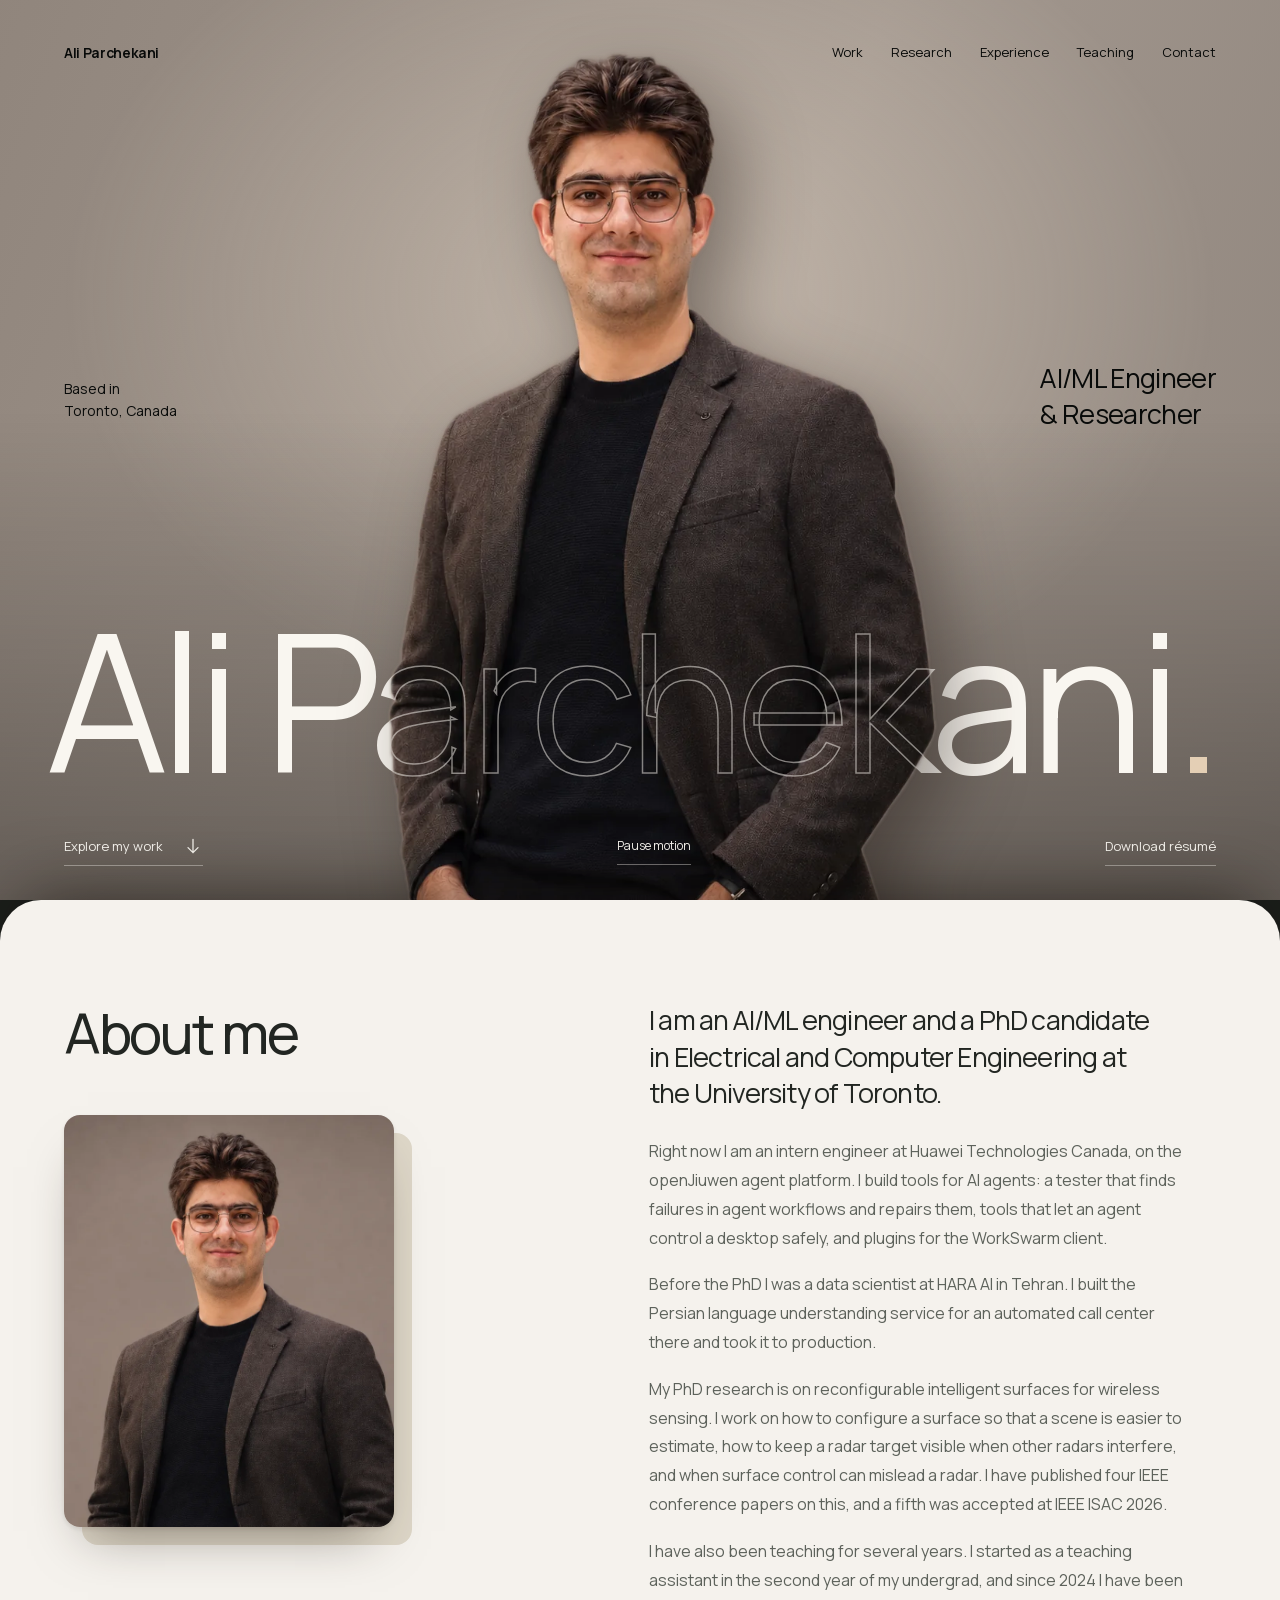
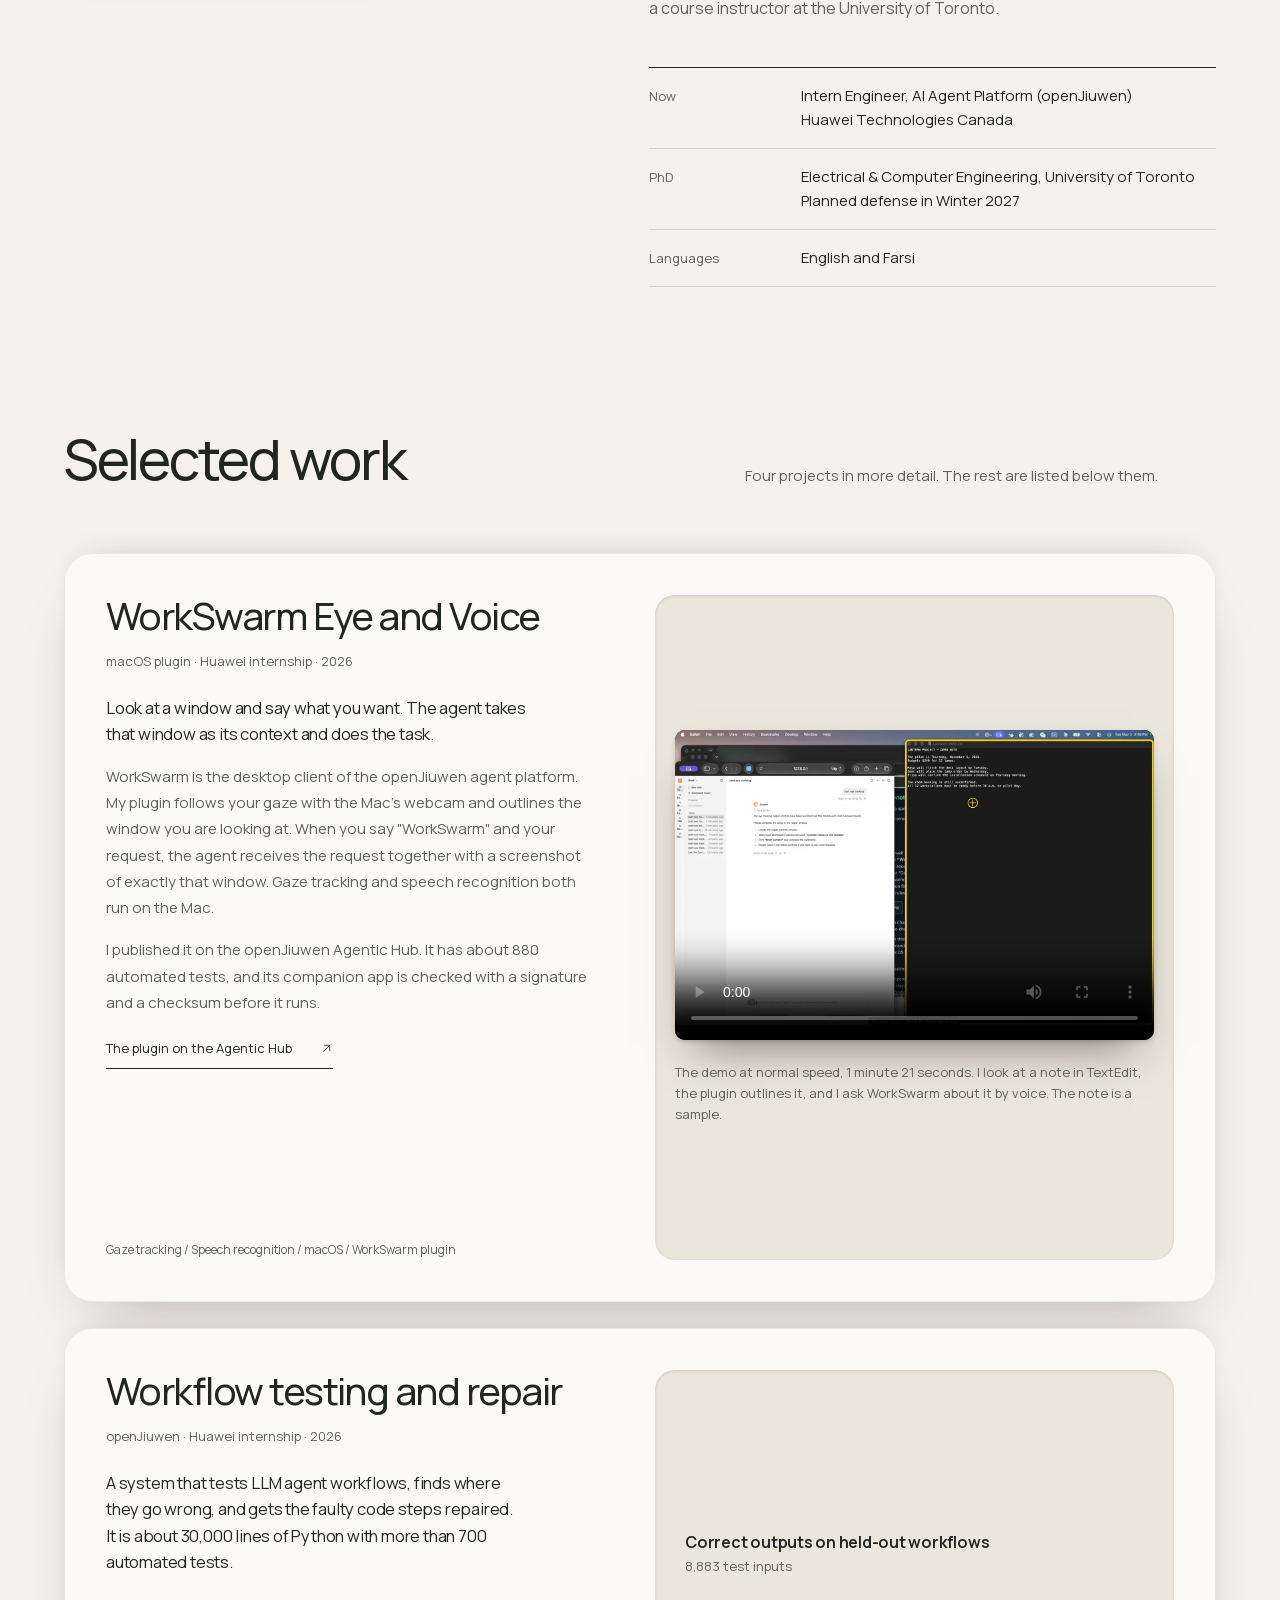
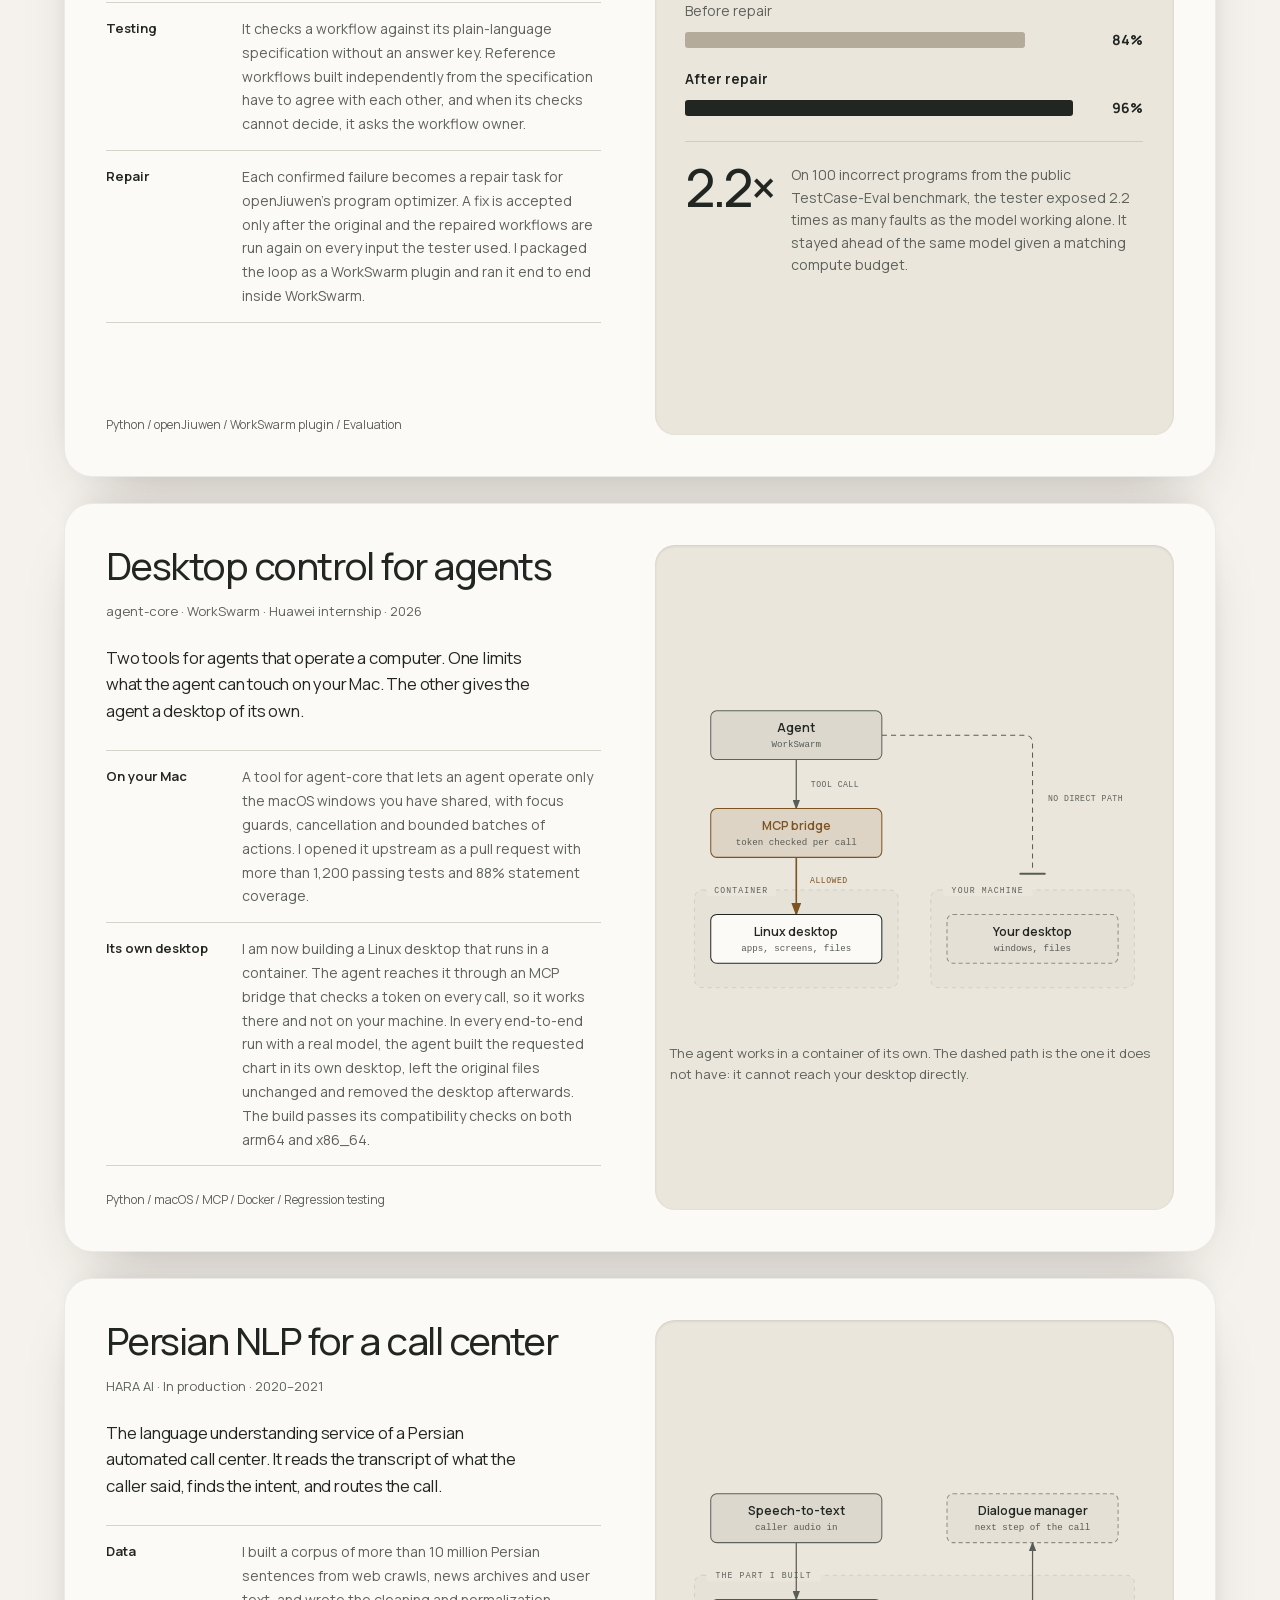
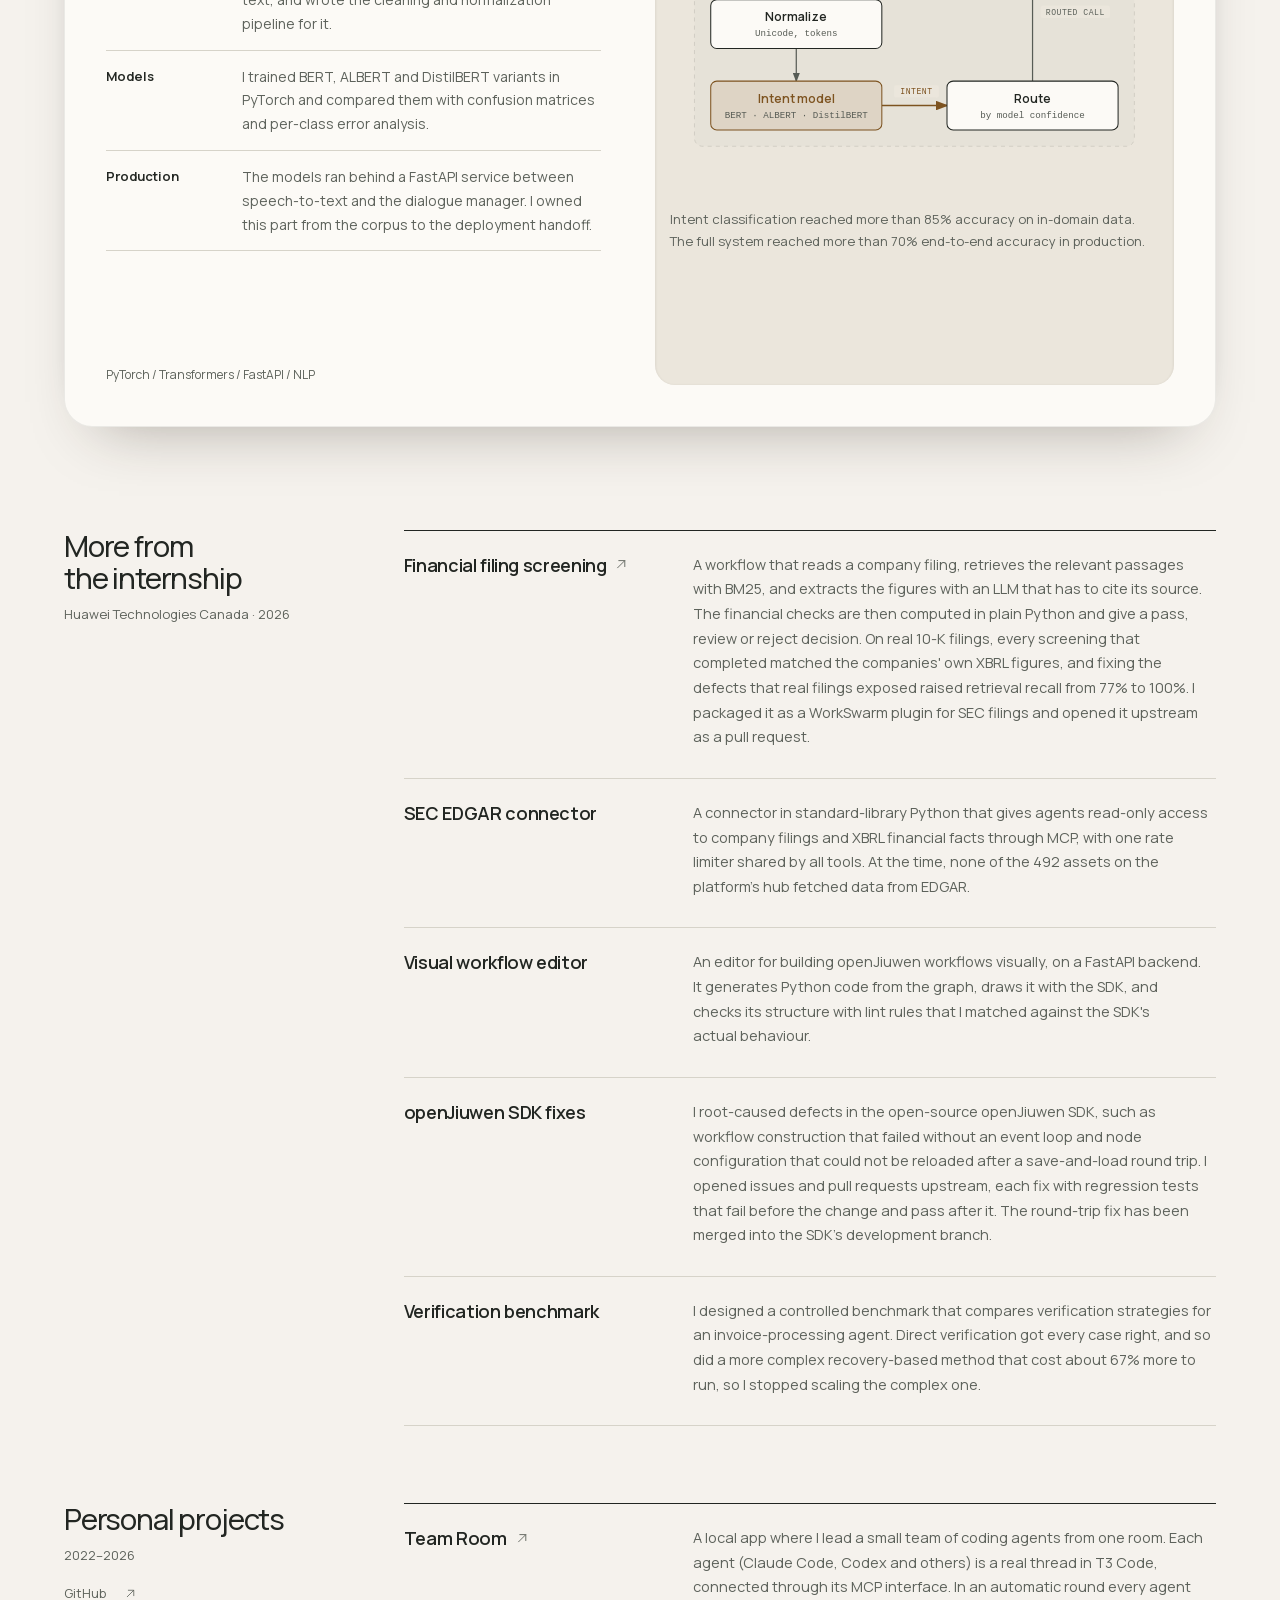
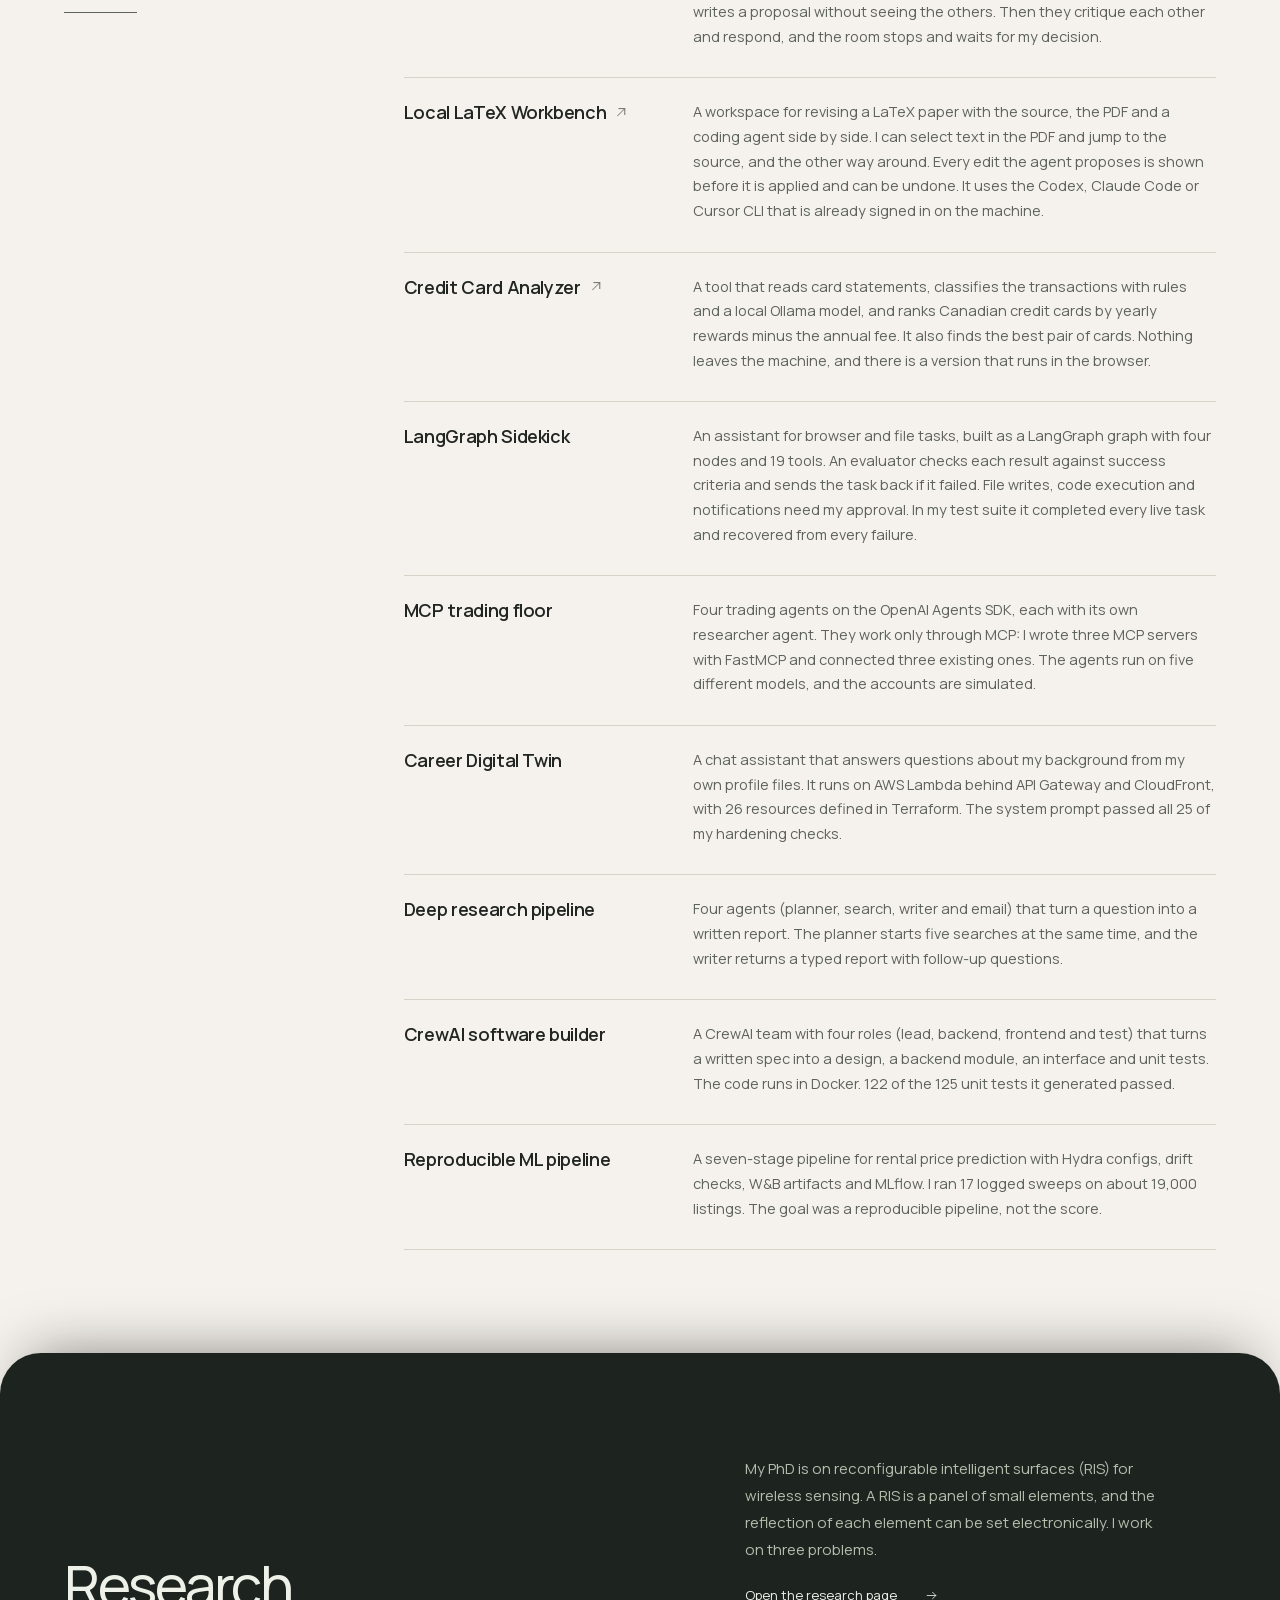
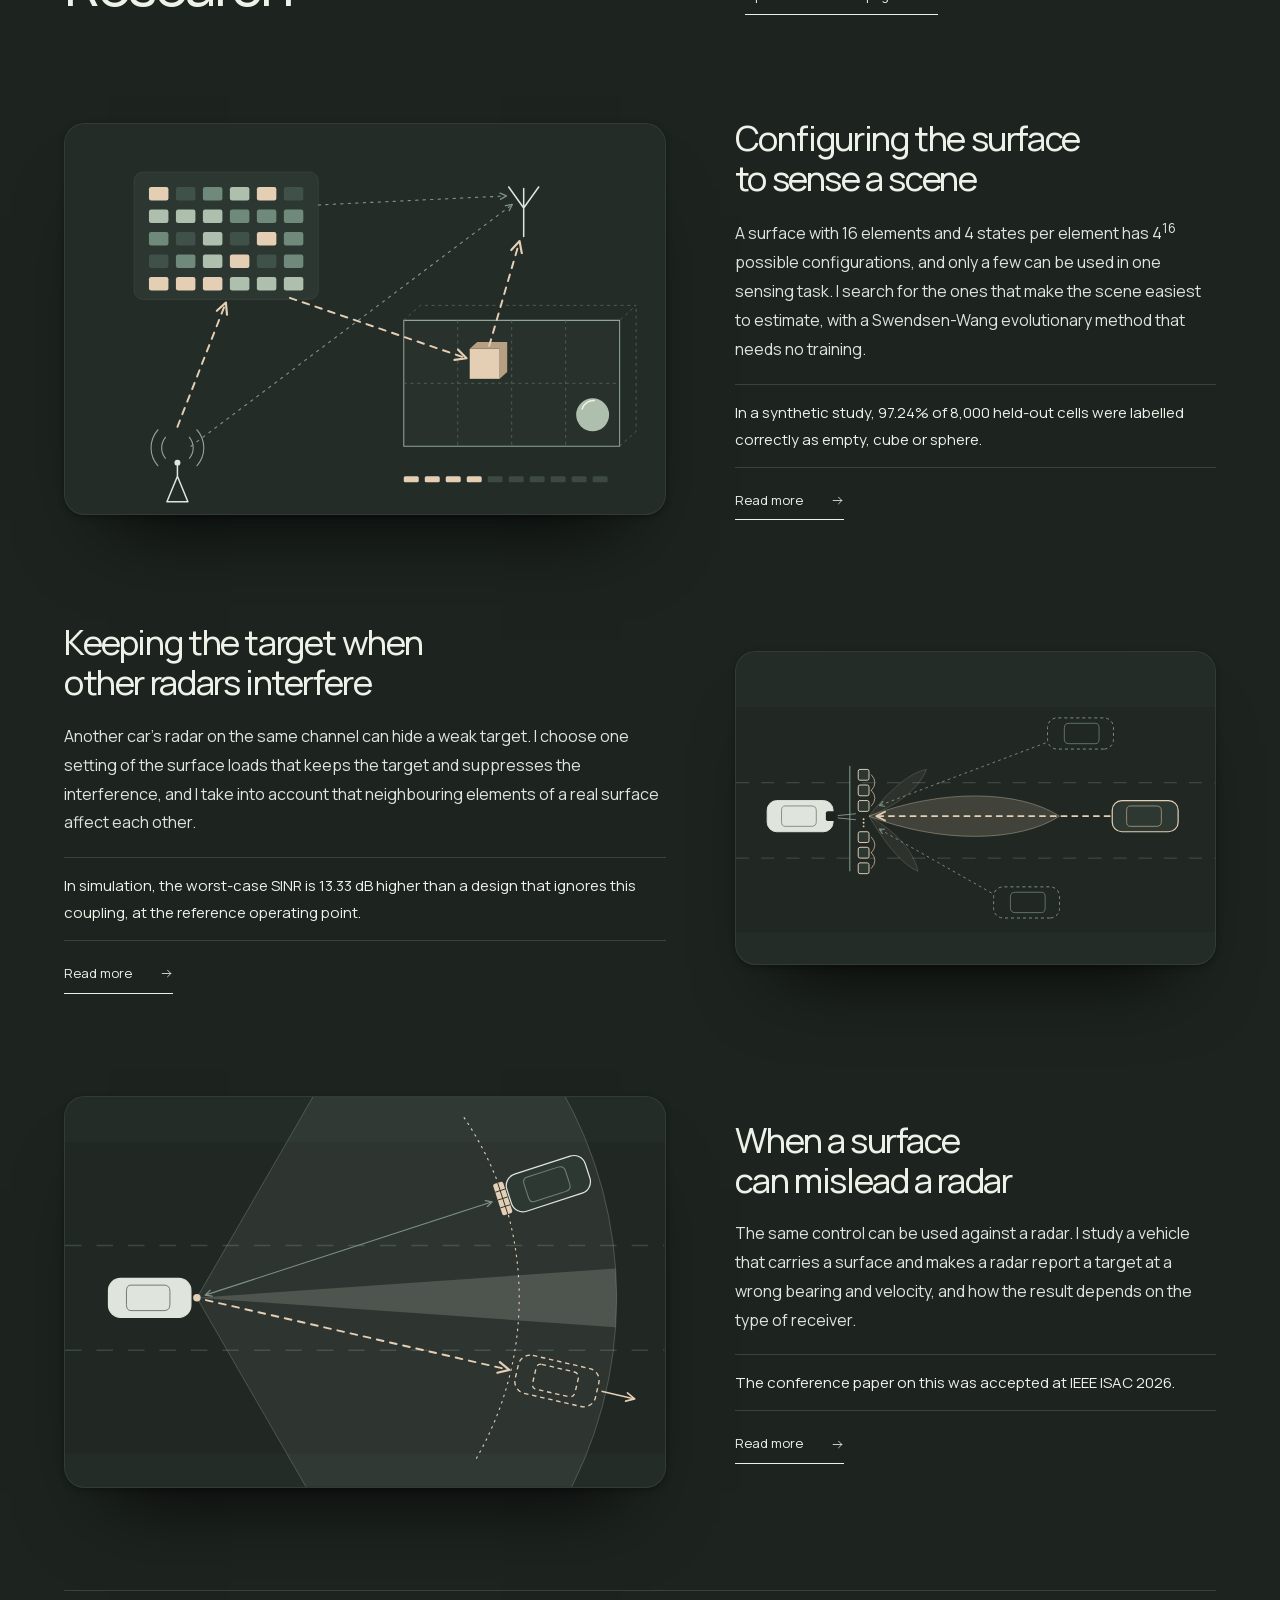
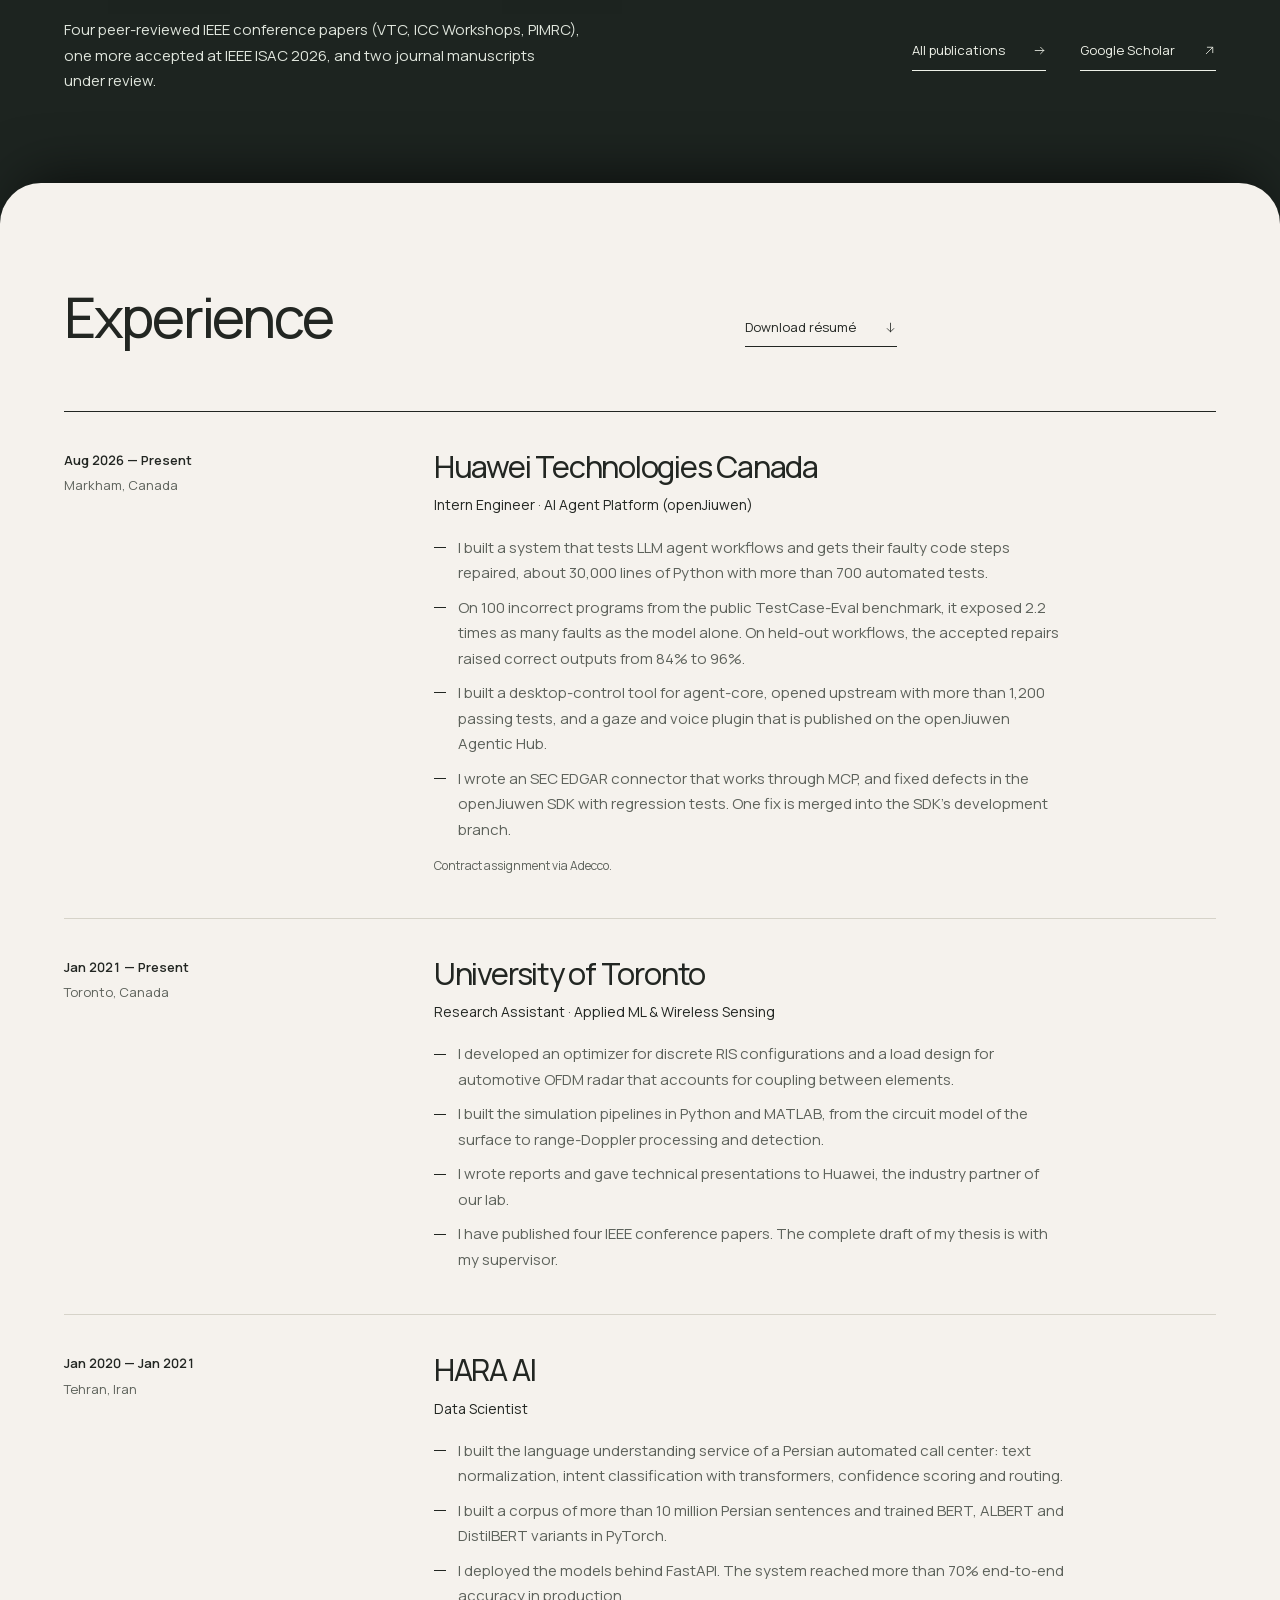
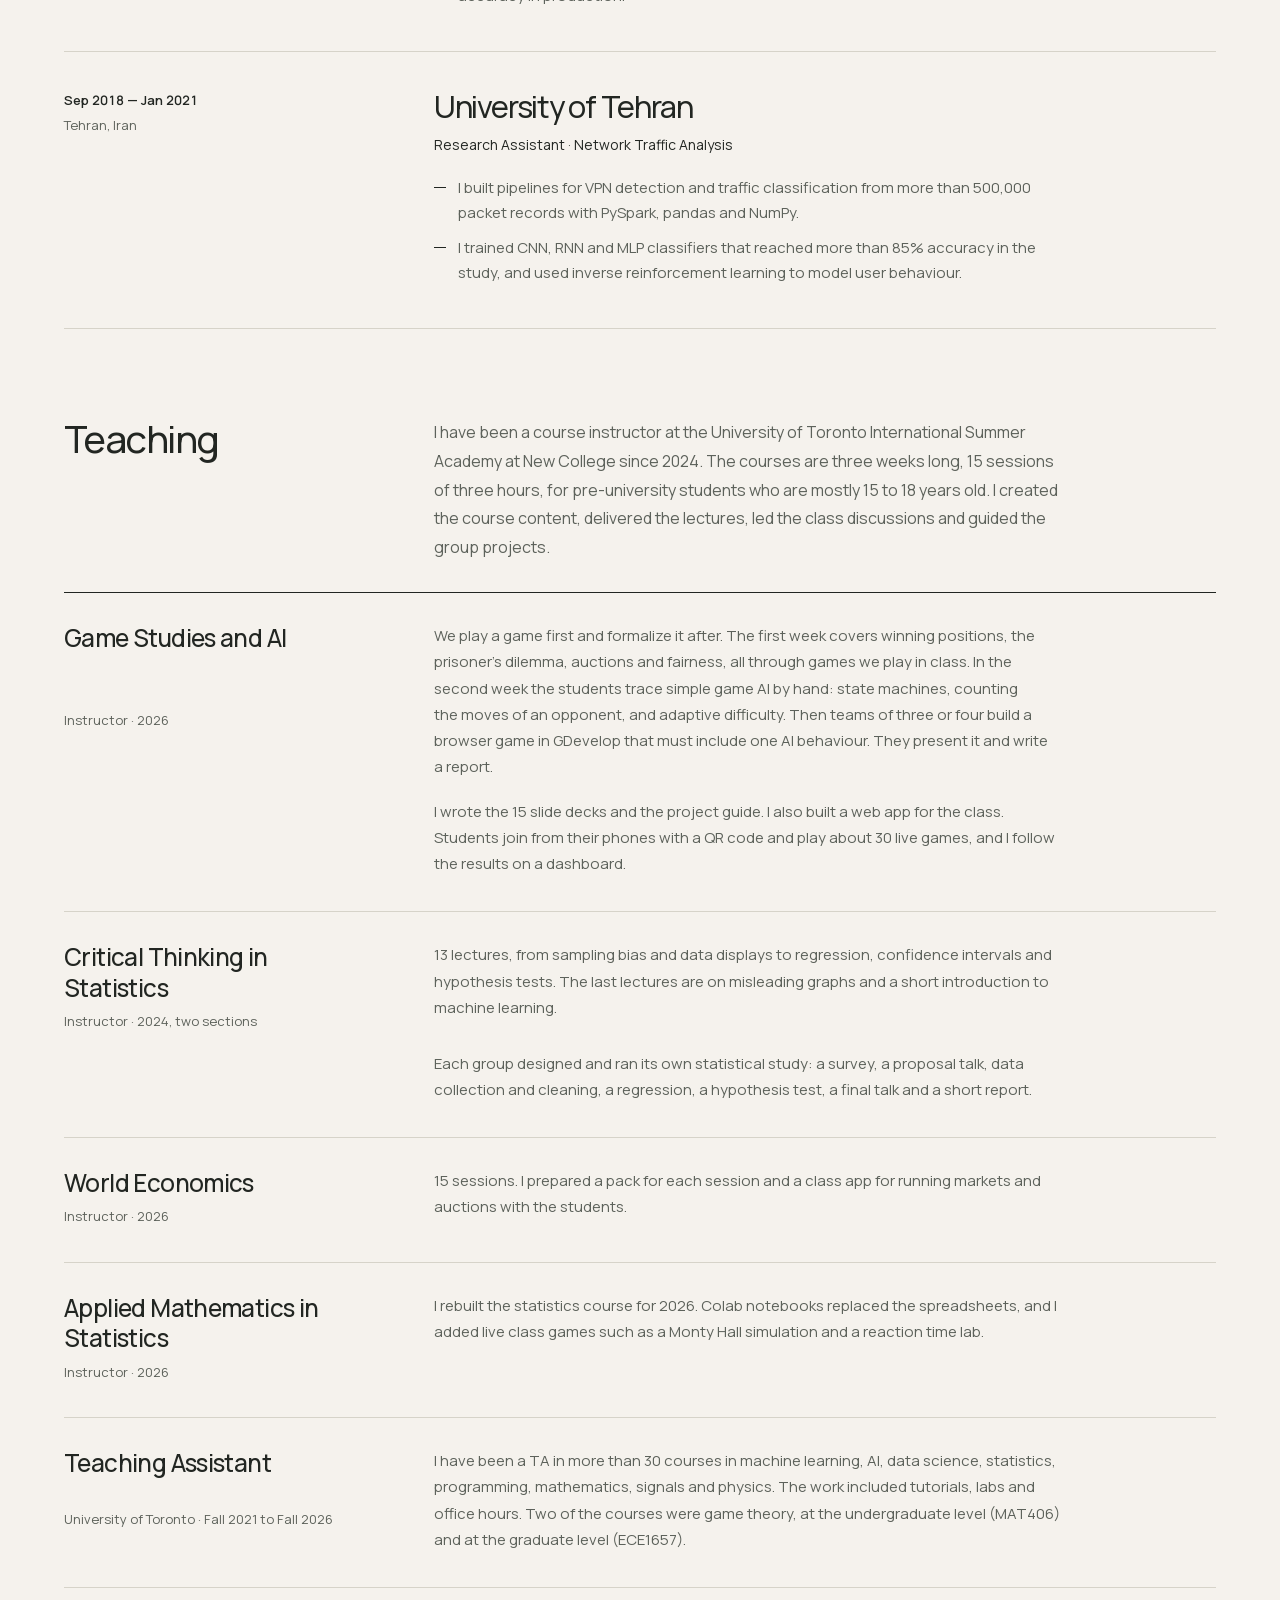
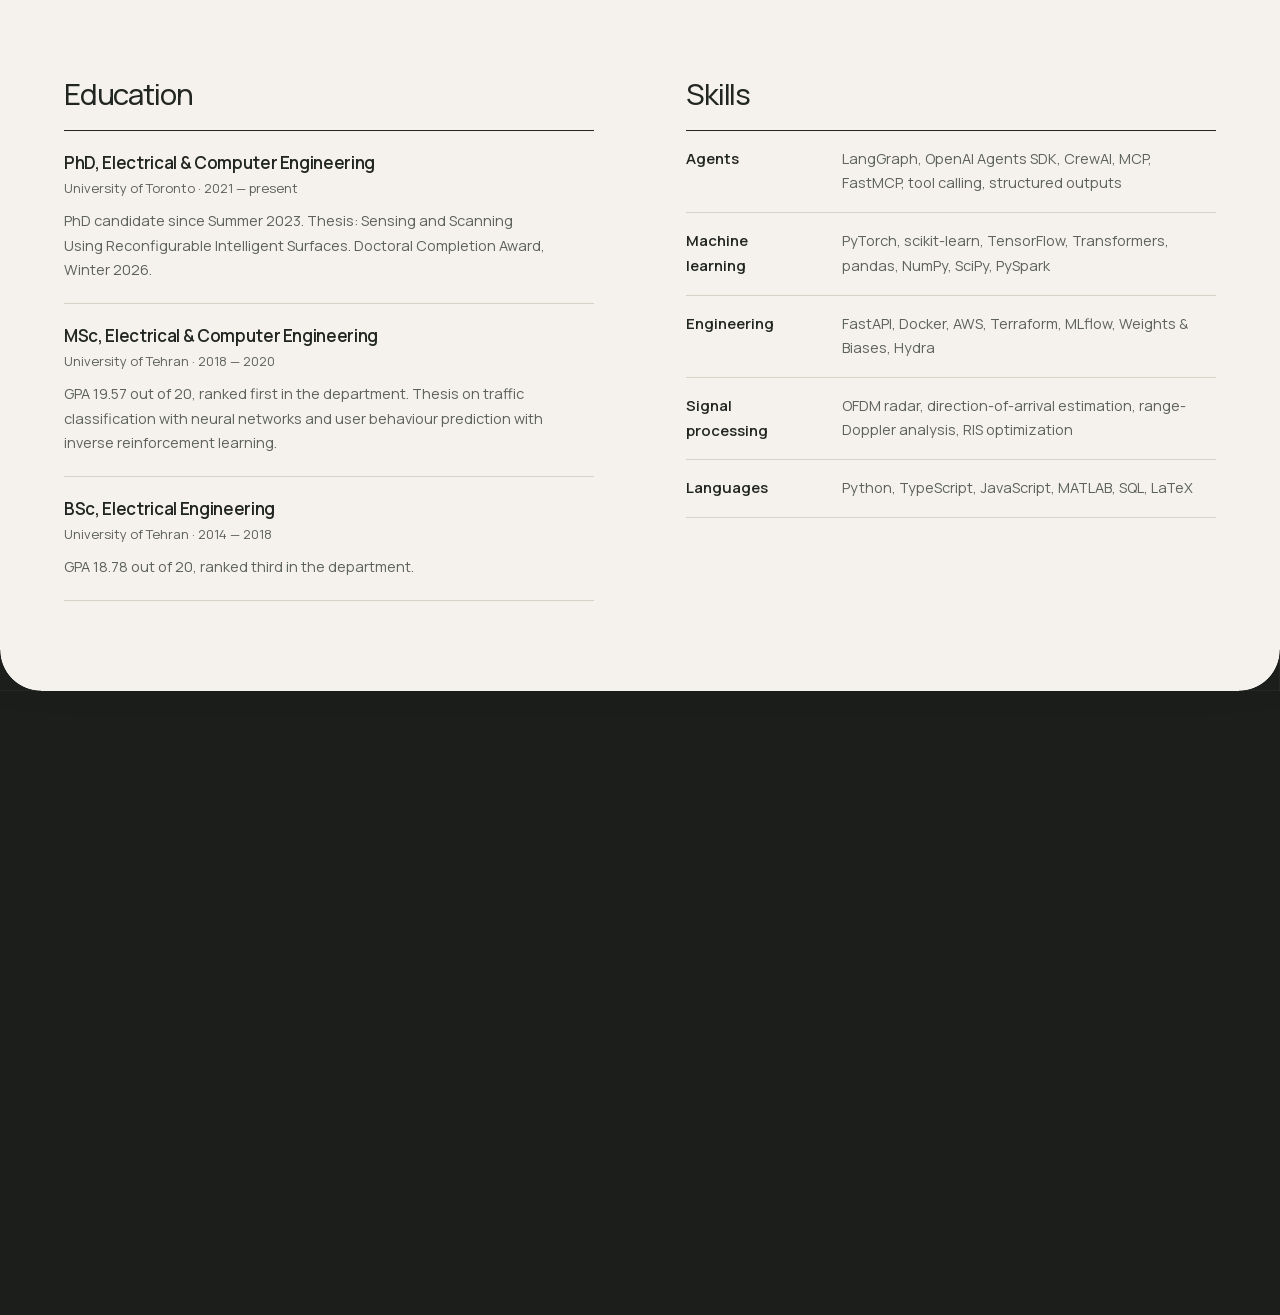
==== index.html @ e1826a52 "Personal website History reset on 2026-11-20 so an earlier upload of the demo video, which showed a " ====
<!doctype html>
<html lang="en">
<head>
  <meta charset="utf-8">
  <meta name="viewport" content="width=device-width, initial-scale=1">
  <title>Ali Parchekani — AI/ML Engineer & Researcher</title>
  <meta name="description" content="Ali Parchekani is an AI/ML engineer and a PhD candidate in Electrical and Computer Engineering at the University of Toronto, in Toronto, Canada. He builds tools for AI agents and does research on wireless sensing with reconfigurable intelligent surfaces.">
  <meta name="theme-color" content="#978c83">
  <meta property="og:title" content="Ali Parchekani — AI/ML Engineer & Researcher">
  <meta property="og:description" content="AI/ML engineer and PhD candidate at the University of Toronto.">
  <meta property="og:url" content="https://aliparchekan.github.io/">
  <meta property="og:type" content="website">
  <meta property="og:image" content="https://aliparchekan.github.io/assets/ali-parchekani-portrait.jpg">
  <link rel="canonical" href="https://aliparchekan.github.io/">
  <meta property="og:image:alt" content="Portrait of Ali Parchekani">
  <meta name="author" content="Ali Parchekani">
  <meta name="robots" content="index, follow, max-image-preview:large">
  <meta property="og:site_name" content="Ali Parchekani">
  <meta property="og:locale" content="en_CA">
  <meta name="twitter:card" content="summary_large_image">
  <meta name="twitter:title" content="Ali Parchekani — AI/ML Engineer &amp; Researcher">
  <meta name="twitter:description" content="AI/ML engineer and PhD candidate at the University of Toronto.">
  <meta name="twitter:image" content="https://aliparchekan.github.io/assets/ali-parchekani-portrait.jpg">
  <link rel="apple-touch-icon" href="assets/apple-touch-icon.png">
  <link rel="sitemap" type="application/xml" href="/sitemap.xml">
  <link rel="icon" href="assets/favicon.svg" type="image/svg+xml">
  <script type="application/ld+json">
  {
   "@context": "https://schema.org",
   "@graph": [
    {
     "@type": "ProfilePage",
     "@id": "https://aliparchekan.github.io/#page",
     "url": "https://aliparchekan.github.io/",
     "name": "Ali Parchekani — AI/ML Engineer & Researcher",
     "inLanguage": "en",
     "dateModified": "2026-11-19",
     "mainEntity": {
      "@id": "https://aliparchekan.github.io/#person"
     },
     "isPartOf": {
      "@id": "https://aliparchekan.github.io/#site"
     }
    },
    {
     "@type": "WebSite",
     "@id": "https://aliparchekan.github.io/#site",
     "url": "https://aliparchekan.github.io/",
     "name": "Ali Parchekani",
     "inLanguage": "en",
     "publisher": {
      "@id": "https://aliparchekan.github.io/#person"
     }
    },
    {
     "@type": "Person",
     "@id": "https://aliparchekan.github.io/#person",
     "name": "Ali Parchekani",
     "givenName": "Ali",
     "familyName": "Parchekani",
     "url": "https://aliparchekan.github.io/",
     "image": "https://aliparchekan.github.io/assets/ali-parchekani-portrait.jpg",
     "jobTitle": "AI/ML Engineer and Researcher",
     "description": "AI/ML engineer and PhD candidate in Electrical and Computer Engineering at the University of Toronto. He builds tools for AI agents and does research on reconfigurable intelligent surfaces for wireless sensing.",
     "address": {
      "@type": "PostalAddress",
      "addressLocality": "Toronto",
      "addressRegion": "ON",
      "addressCountry": "CA"
     },
     "affiliation": {
      "@type": "CollegeOrUniversity",
      "name": "University of Toronto",
      "url": "https://www.utoronto.ca/"
     },
     "alumniOf": [
      {
       "@type": "CollegeOrUniversity",
       "name": "University of Tehran",
       "url": "https://ut.ac.ir/en"
      }
     ],
     "knowsAbout": [
      "Machine learning",
      "AI agents",
      "Model Context Protocol",
      "Natural language processing",
      "Reconfigurable intelligent surfaces",
      "Radar signal processing",
      "Wireless sensing",
      "Optimization"
     ],
     "knowsLanguage": [
      "English",
      "Persian"
     ],
     "sameAs": [
      "https://www.linkedin.com/in/ali-parchekani-6a2978b0/",
      "https://github.com/aliparchekan",
      "https://scholar.google.com/citations?user=soH-zaAAAAAJ"
     ]
    }
   ]
  }
  </script>
  <link rel="preload" href="assets/manrope.woff2" as="font" type="font/woff2" crossorigin>
  <link rel="preload" href="assets/ali-cutout.webp" as="image" type="image/webp" fetchpriority="high">
  <link rel="stylesheet" href="styles.css">
  <script src="script.js" defer></script>
  <script src="depth.js" defer></script>
</head>
<body>
<a class="skip" href="#main">Skip to content</a>

<svg class="sprite" aria-hidden="true" focusable="false">
  <symbol id="i-out" viewBox="0 0 24 24"><path d="M6 18 18 6M8 6h10v10"/></symbol>
  <symbol id="i-down" viewBox="0 0 24 24"><path d="M12 4v16m-6-6 6 6 6-6"/></symbol>
  <symbol id="i-up" viewBox="0 0 24 24"><path d="M12 20V4m-6 6 6-6 6 6"/></symbol>
  <symbol id="i-right" viewBox="0 0 24 24"><path d="M4 12h16m-6-6 6 6-6 6"/></symbol>
</svg>

<div class="opening">
<header class="hero" id="top">
  <div class="hero-bar">
    <a class="wordmark" href="#top" aria-label="Ali Parchekani, home">Ali Parchekani</a>
    <nav aria-label="Main navigation">
      <a href="#work">Work</a><a href="#research">Research</a><a href="#experience">Experience</a><a href="#teaching">Teaching</a><a href="#contact">Contact</a>
    </nav>
  </div>

  <h1 class="sr-only" id="hero-title">Ali Parchekani</h1>

  <div class="stage">
    <div class="stage-light" aria-hidden="true"></div>
    <div class="name-window name-back" aria-hidden="true">
      <div class="name-track"><span>Ali Parchekani<i>.</i></span><span>Ali Parchekani<i>.</i></span></div>
    </div>
    <div class="figure-box">
      <img class="figure" src="assets/ali-cutout.webp" alt="Ali Parchekani in a tweed blazer and glasses, hands in his pockets" width="1086" height="1448" fetchpriority="high" decoding="async">
      <div class="figure-ghost" aria-hidden="true">
        <div class="name-window name-front">
          <div class="name-track"><span>Ali Parchekani<i>.</i></span><span>Ali Parchekani<i>.</i></span></div>
        </div>
      </div>
    </div>
    <div class="stage-shade" aria-hidden="true"></div>
  </div>

  <p class="hero-location">Based in<br>Toronto, Canada</p>
  <p class="hero-role">AI/ML Engineer<br>&amp; Researcher</p>

  <div class="hero-bottom">
    <a href="#about">Explore my work <svg class="icon" aria-hidden="true"><use href="#i-down"/></svg></a>
    <button id="motion-toggle" type="button" aria-pressed="false" hidden>Pause motion</button>
    <a href="assets/ali-parchekani-resume.pdf">Download résumé</a>
  </div>
</header>

<nav class="dock" aria-label="Section navigation">
  <a class="dock-home" href="#top" aria-label="Back to top">AP</a>
  <a href="#work" data-section="work">Work</a>
  <a href="#research" data-section="research">Research</a>
  <a href="#experience" data-section="experience">Experience</a>
  <a href="#teaching" data-section="teaching">Teaching</a>
  <a href="#contact" data-section="contact">Contact</a>
</nav>

<main id="main" class="sheet">

<section class="about shell" id="about" aria-labelledby="about-title">
  <div class="about-lead">
    <h2 id="about-title">About me</h2>
    <figure class="about-photo">
      <img src="assets/ali-about.webp" alt="Ali Parchekani" width="720" height="900" loading="lazy" decoding="async">
    </figure>
  </div>
  <div class="about-body">
    <p class="lede">I am an AI/ML engineer and a PhD candidate in Electrical and Computer Engineering at the University of Toronto.</p>
    <p>Right now I am an intern engineer at Huawei Technologies Canada, on the openJiuwen agent platform. I build tools for AI agents: a tester that finds failures in agent workflows and repairs them, tools that let an agent control a desktop safely, and plugins for the WorkSwarm client.</p>
    <p>Before the PhD I was a data scientist at HARA AI in Tehran. I built the Persian language understanding service for an automated call center there and took it to production.</p>
    <p>My PhD research is on reconfigurable intelligent surfaces for wireless sensing. I work on how to configure a surface so that a scene is easier to estimate, how to keep a radar target visible when other radars interfere, and when surface control can mislead a radar. I have published four IEEE conference papers on this, and a fifth was accepted at IEEE ISAC 2026.</p>
    <p>I have also been teaching for several years. I started as a teaching assistant in the second year of my undergrad, and since 2024 I have been a course instructor at the University of Toronto.</p>
    <dl class="facts">
      <div><dt>Now</dt><dd>Intern Engineer, AI Agent Platform (openJiuwen)<br>Huawei Technologies Canada</dd></div>
      <div><dt>PhD</dt><dd>Electrical &amp; Computer Engineering, University of Toronto<br>Planned defense in Winter 2027</dd></div>
      <div><dt>Languages</dt><dd>English and Farsi</dd></div>
    </dl>
  </div>
</section>

<section class="work shell" id="work" aria-labelledby="work-title">
  <div class="section-head">
    <h2 id="work-title">Selected work</h2>
    <p>Four projects in more detail. The rest are listed below them.</p>
  </div>

  <div class="cases">
    <article class="case case-video" style="--i:0">
      <div class="case-copy">
        <h3>WorkSwarm Eye and Voice</h3>
        <p class="case-meta">macOS plugin · Huawei internship · 2026</p>
        <p class="case-lead">Look at a window and say what you want. The agent takes that window as its context and does the task.</p>
        <p class="case-text">WorkSwarm is the desktop client of the openJiuwen agent platform. My plugin follows your gaze with the Mac's webcam and outlines the window you are looking at. When you say "WorkSwarm" and your request, the agent receives the request together with a screenshot of exactly that window. Gaze tracking and speech recognition both run on the Mac.</p>
        <p class="case-text">I published it on the openJiuwen Agentic Hub. It has about 880 automated tests, and its companion app is checked with a signature and a checksum before it runs.</p>
        <a class="text-link case-link" href="https://agentichub.openjiuwen.com/assets/bd9d3aab79cb42b182ae334ec3aff856?version=1.0.4">The plugin on the Agentic Hub <svg class="icon" aria-hidden="true"><use href="#i-out"/></svg></a>
        <p class="tech">Gaze tracking / Speech recognition / macOS / WorkSwarm plugin</p>
      </div>
      <figure class="case-figure fig-video">
        <video controls playsinline preload="metadata" poster="assets/eye-voice-poster-v2.webp" width="1440" height="932" aria-label="Demo: Ali looks at a note in TextEdit, the window is outlined in yellow, and WorkSwarm reads it and answers his spoken request.">
          <source src="assets/eye-voice-demo-v2.mp4" type="video/mp4">
          <a href="assets/eye-voice-demo-v2.mp4">Download the demo video</a>
        </video>
        <figcaption>The demo at normal speed, 1 minute 21 seconds. I look at a note in TextEdit, the plugin outlines it, and I ask WorkSwarm about it by voice. The note is a sample.</figcaption>
      </figure>
    </article>

    <article class="case" style="--i:1">
      <div class="case-copy">
        <h3>Workflow testing and repair</h3>
        <p class="case-meta">openJiuwen · Huawei internship · 2026</p>
        <p class="case-lead">A system that tests LLM agent workflows, finds where they go wrong, and gets the faulty code steps repaired. It is about 30,000 lines of Python with more than 700 automated tests.</p>
        <dl class="case-facts">
          <div><dt>Testing</dt><dd>It checks a workflow against its plain-language specification without an answer key. Reference workflows built independently from the specification have to agree with each other, and when its checks cannot decide, it asks the workflow owner.</dd></div>
          <div><dt>Repair</dt><dd>Each confirmed failure becomes a repair task for openJiuwen's program optimizer. A fix is accepted only after the original and the repaired workflows are run again on every input the tester used. I packaged the loop as a WorkSwarm plugin and ran it end to end inside WorkSwarm.</dd></div>
        </dl>
        <p class="tech">Python / openJiuwen / WorkSwarm plugin / Evaluation</p>
      </div>
      <figure class="case-figure fig-evidence">
        <figcaption class="fig-title">Correct outputs on held-out workflows<span>8,883 test inputs</span></figcaption>
        <ul class="bars bars-pct">
          <li><span class="bar-label">Before repair</span><span class="bar-track"><span class="bar" style="--v:84"></span></span><span class="bar-value">84%</span></li>
          <li class="is-lead"><span class="bar-label">After repair</span><span class="bar-track"><span class="bar" style="--v:96"></span></span><span class="bar-value">96%</span></li>
        </ul>
        <div class="stat">
          <p class="stat-big">2.2×</p>
          <p>On 100 incorrect programs from the public TestCase-Eval benchmark, the tester exposed 2.2 times as many faults as the model working alone. It stayed ahead of the same model given a matching compute budget.</p>
        </div>
      </figure>
    </article>

    <article class="case" style="--i:2">
      <div class="case-copy">
        <h3>Desktop control for agents</h3>
        <p class="case-meta">agent-core · WorkSwarm · Huawei internship · 2026</p>
        <p class="case-lead">Two tools for agents that operate a computer. One limits what the agent can touch on your Mac. The other gives the agent a desktop of its own.</p>
        <dl class="case-facts">
          <div><dt>On your Mac</dt><dd>A tool for agent-core that lets an agent operate only the macOS windows you have shared, with focus guards, cancellation and bounded batches of actions. I opened it upstream as a pull request with more than 1,200 passing tests and 88% statement coverage.</dd></div>
          <div><dt>Its own desktop</dt><dd>I am now building a Linux desktop that runs in a container. The agent reaches it through an MCP bridge that checks a token on every call, so it works there and not on your machine. In every end-to-end run with a real model, the agent built the requested chart in its own desktop, left the original files unchanged and removed the desktop afterwards. The build passes its compatibility checks on both arm64 and x86_64.</dd></div>
        </dl>
        <p class="tech">Python / macOS / MCP / Docker / Regression testing</p>
      </div>
      <figure class="case-figure fig-diagram">
        <!--dg:desk--><div class="diagram-container">
<svg class="dg-svg" viewBox="0 0 480 344" xmlns="http://www.w3.org/2000/svg" role="img" aria-labelledby="dg-desk-title dg-desk-desc">
<title id="dg-desk-title">An agent with a desktop of its own</title>
<desc id="dg-desk-desc">The agent reaches a containerized Linux desktop only through an MCP bridge that checks a token on every call, and it has no direct path to the user's own desktop.</desc>
<defs><marker id="dg-desk-arrow" markerWidth="8" markerHeight="6" refX="7" refY="3" orient="auto"><polygon points="0 0, 8 3, 0 6" fill="#575c55"/></marker><marker id="dg-desk-arrow-accent" markerWidth="8" markerHeight="6" refX="7" refY="3" orient="auto"><polygon points="0 0, 8 3, 0 6" fill="#7d5320"/></marker></defs>
<rect width="100%" height="100%" fill="#ebe6dc"/>
<rect x="24" y="216" width="200" height="96" rx="8" fill="rgba(34,38,34,0.02)" stroke="rgba(34,38,34,0.14)" stroke-width="0.8" stroke-dasharray="4,4"/><rect x="36" y="210" width="68" height="12" rx="2" fill="#ebe6dc"/><text x="70" y="219" fill="#5d625b" font-size="8" font-family="ui-monospace, 'SF Mono', Menlo, monospace" text-anchor="middle" letter-spacing="0.14em">CONTAINER</text>
<rect x="256" y="216" width="200" height="96" rx="8" fill="rgba(34,38,34,0.02)" stroke="rgba(34,38,34,0.14)" stroke-width="0.8" stroke-dasharray="4,4"/><rect x="268" y="210" width="88" height="12" rx="2" fill="#ebe6dc"/><text x="312" y="219" fill="#5d625b" font-size="8" font-family="ui-monospace, 'SF Mono', Menlo, monospace" text-anchor="middle" letter-spacing="0.14em">YOUR MACHINE</text>
<path d="M124,88 V136" fill="none" stroke="#575c55" stroke-width="1.2" marker-end="url(#dg-desk-arrow)"/>
<path d="M124,184 V240" fill="none" stroke="#7d5320" stroke-width="1.6" marker-end="url(#dg-desk-arrow-accent)"/>
<path d="M208,64 H348 Q356,64 356,72 V196" fill="none" stroke="#575c55" stroke-width="1" stroke-dasharray="5,4"/>
<rect x="132" y="106" width="60" height="12" rx="2" fill="#ebe6dc"/><text x="162" y="115" fill="#5d625b" font-size="8" font-family="ui-monospace, 'SF Mono', Menlo, monospace" text-anchor="middle" letter-spacing="0.06em">TOOL CALL</text>
<rect x="132" y="200" width="48" height="12" rx="2" fill="#ebe6dc"/><text x="156" y="209" fill="#7d5320" font-size="8" font-family="ui-monospace, 'SF Mono', Menlo, monospace" text-anchor="middle" letter-spacing="0.06em">ALLOWED</text>
<rect x="364" y="120" width="88" height="12" rx="2" fill="#ebe6dc"/><text x="408" y="129" fill="#5d625b" font-size="8" font-family="ui-monospace, 'SF Mono', Menlo, monospace" text-anchor="middle" letter-spacing="0.06em">NO DIRECT PATH</text>
<rect x="40" y="40" width="168" height="48" rx="6" fill="#ebe6dc"/><rect x="40" y="40" width="168" height="48" rx="6" fill="rgba(87,92,85,0.10)" stroke="#5d625b" stroke-width="1"/><text x="124" y="61" fill="#222622" font-size="12" font-weight="600" font-family="Manrope, Arial, sans-serif" text-anchor="middle">Agent</text><text x="124" y="76" fill="#575c55" font-size="9" font-family="ui-monospace, 'SF Mono', Menlo, monospace" text-anchor="middle">WorkSwarm</text>
<rect x="40" y="136" width="168" height="48" rx="6" fill="#ebe6dc"/><rect x="40" y="136" width="168" height="48" rx="6" fill="rgba(125,83,32,0.12)" stroke="#7d5320" stroke-width="1"/><text x="124" y="157" fill="#7d5320" font-size="12" font-weight="600" font-family="Manrope, Arial, sans-serif" text-anchor="middle">MCP bridge</text><text x="124" y="172" fill="#575c55" font-size="9" font-family="ui-monospace, 'SF Mono', Menlo, monospace" text-anchor="middle">token checked per call</text>
<rect x="40" y="240" width="168" height="48" rx="6" fill="#ebe6dc"/><rect x="40" y="240" width="168" height="48" rx="6" fill="#fcfaf6" stroke="#222622" stroke-width="1"/><text x="124" y="261" fill="#222622" font-size="12" font-weight="600" font-family="Manrope, Arial, sans-serif" text-anchor="middle">Linux desktop</text><text x="124" y="276" fill="#575c55" font-size="9" font-family="ui-monospace, 'SF Mono', Menlo, monospace" text-anchor="middle">apps, screens, files</text>
<rect x="272" y="240" width="168" height="48" rx="6" fill="#ebe6dc"/><rect x="272" y="240" width="168" height="48" rx="6" fill="rgba(34,38,34,0.03)" stroke="rgba(34,38,34,0.45)" stroke-width="1" stroke-dasharray="4,3"/><text x="356" y="261" fill="#222622" font-size="12" font-weight="600" font-family="Manrope, Arial, sans-serif" text-anchor="middle">Your desktop</text><text x="356" y="276" fill="#575c55" font-size="9" font-family="ui-monospace, 'SF Mono', Menlo, monospace" text-anchor="middle">windows, files</text>
<line x1="344" y1="200" x2="368" y2="200" stroke="#575c55" stroke-width="2" stroke-linecap="round"/>
</svg>
</div><!--/dg:desk-->
        <figcaption>The agent works in a container of its own. The dashed path is the one it does not have: it cannot reach your desktop directly.</figcaption>
      </figure>
    </article>

    <article class="case" style="--i:3">
      <div class="case-copy">
        <h3>Persian NLP for a call center</h3>
        <p class="case-meta">HARA AI · In production · 2020–2021</p>
        <p class="case-lead">The language understanding service of a Persian automated call center. It reads the transcript of what the caller said, finds the intent, and routes the call.</p>
        <dl class="case-facts">
          <div><dt>Data</dt><dd>I built a corpus of more than 10 million Persian sentences from web crawls, news archives and user text, and wrote the cleaning and normalization pipeline for it.</dd></div>
          <div><dt>Models</dt><dd>I trained BERT, ALBERT and DistilBERT variants in PyTorch and compared them with confusion matrices and per-class error analysis.</dd></div>
          <div><dt>Production</dt><dd>The models ran behind a FastAPI service between speech-to-text and the dialogue manager. I owned this part from the corpus to the deployment handoff.</dd></div>
        </dl>
        <p class="tech">PyTorch / Transformers / FastAPI / NLP</p>
      </div>
      <figure class="case-figure fig-diagram">
        <!--dg:nlp--><div class="diagram-container">
<svg class="dg-svg" viewBox="0 0 480 328" xmlns="http://www.w3.org/2000/svg" role="img" aria-labelledby="dg-nlp-title dg-nlp-desc">
<title id="dg-nlp-title">Language understanding in a call center</title>
<desc id="dg-nlp-desc">Speech-to-text passes the caller's words to the language understanding service I built, which normalizes the text, classifies the intent with a transformer model and routes the call by confidence to the dialogue manager.</desc>
<defs><marker id="dg-nlp-arrow" markerWidth="8" markerHeight="6" refX="7" refY="3" orient="auto"><polygon points="0 0, 8 3, 0 6" fill="#575c55"/></marker><marker id="dg-nlp-arrow-accent" markerWidth="8" markerHeight="6" refX="7" refY="3" orient="auto"><polygon points="0 0, 8 3, 0 6" fill="#7d5320"/></marker></defs>
<rect width="100%" height="100%" fill="#ebe6dc"/>
<rect x="24" y="120" width="432" height="168" rx="8" fill="rgba(34,38,34,0.02)" stroke="rgba(34,38,34,0.14)" stroke-width="0.8" stroke-dasharray="4,4"/><rect x="36" y="114" width="112" height="12" rx="2" fill="#ebe6dc"/><text x="92" y="123" fill="#5d625b" font-size="8" font-family="ui-monospace, 'SF Mono', Menlo, monospace" text-anchor="middle" letter-spacing="0.14em">THE PART I BUILT</text>
<path d="M124,88 V144" fill="none" stroke="#575c55" stroke-width="1.2" marker-end="url(#dg-nlp-arrow)"/>
<path d="M124,192 V224" fill="none" stroke="#575c55" stroke-width="1.2" marker-end="url(#dg-nlp-arrow)"/>
<path d="M208,248 H272" fill="none" stroke="#7d5320" stroke-width="1.6" marker-end="url(#dg-nlp-arrow-accent)"/>
<path d="M356,224 V88" fill="none" stroke="#575c55" stroke-width="1.2" marker-end="url(#dg-nlp-arrow)"/>
<rect x="220" y="228" width="44" height="12" rx="2" fill="#ebe6dc"/><text x="242" y="237" fill="#7d5320" font-size="8" font-family="ui-monospace, 'SF Mono', Menlo, monospace" text-anchor="middle" letter-spacing="0.06em">INTENT</text>
<rect x="364" y="150" width="68" height="12" rx="2" fill="#ebe6dc"/><text x="398" y="159" fill="#5d625b" font-size="8" font-family="ui-monospace, 'SF Mono', Menlo, monospace" text-anchor="middle" letter-spacing="0.06em">ROUTED CALL</text>
<rect x="40" y="40" width="168" height="48" rx="6" fill="#ebe6dc"/><rect x="40" y="40" width="168" height="48" rx="6" fill="rgba(87,92,85,0.10)" stroke="#5d625b" stroke-width="1"/><text x="124" y="61" fill="#222622" font-size="12" font-weight="600" font-family="Manrope, Arial, sans-serif" text-anchor="middle">Speech-to-text</text><text x="124" y="76" fill="#575c55" font-size="9" font-family="ui-monospace, 'SF Mono', Menlo, monospace" text-anchor="middle">caller audio in</text>
<rect x="272" y="40" width="168" height="48" rx="6" fill="#ebe6dc"/><rect x="272" y="40" width="168" height="48" rx="6" fill="rgba(34,38,34,0.03)" stroke="rgba(34,38,34,0.45)" stroke-width="1" stroke-dasharray="4,3"/><text x="356" y="61" fill="#222622" font-size="12" font-weight="600" font-family="Manrope, Arial, sans-serif" text-anchor="middle">Dialogue manager</text><text x="356" y="76" fill="#575c55" font-size="9" font-family="ui-monospace, 'SF Mono', Menlo, monospace" text-anchor="middle">next step of the call</text>
<rect x="40" y="144" width="168" height="48" rx="6" fill="#ebe6dc"/><rect x="40" y="144" width="168" height="48" rx="6" fill="#fcfaf6" stroke="#222622" stroke-width="1"/><text x="124" y="165" fill="#222622" font-size="12" font-weight="600" font-family="Manrope, Arial, sans-serif" text-anchor="middle">Normalize</text><text x="124" y="180" fill="#575c55" font-size="9" font-family="ui-monospace, 'SF Mono', Menlo, monospace" text-anchor="middle">Unicode, tokens</text>
<rect x="40" y="224" width="168" height="48" rx="6" fill="#ebe6dc"/><rect x="40" y="224" width="168" height="48" rx="6" fill="rgba(125,83,32,0.12)" stroke="#7d5320" stroke-width="1"/><text x="124" y="245" fill="#7d5320" font-size="12" font-weight="600" font-family="Manrope, Arial, sans-serif" text-anchor="middle">Intent model</text><text x="124" y="260" fill="#575c55" font-size="9" font-family="ui-monospace, 'SF Mono', Menlo, monospace" text-anchor="middle">BERT · ALBERT · DistilBERT</text>
<rect x="272" y="224" width="168" height="48" rx="6" fill="#ebe6dc"/><rect x="272" y="224" width="168" height="48" rx="6" fill="#fcfaf6" stroke="#222622" stroke-width="1"/><text x="356" y="245" fill="#222622" font-size="12" font-weight="600" font-family="Manrope, Arial, sans-serif" text-anchor="middle">Route</text><text x="356" y="260" fill="#575c55" font-size="9" font-family="ui-monospace, 'SF Mono', Menlo, monospace" text-anchor="middle">by model confidence</text>
</svg>
</div><!--/dg:nlp-->
        <figcaption>Intent classification reached more than 85% accuracy on in-domain data. The full system reached more than 70% end-to-end accuracy in production.</figcaption>
      </figure>
    </article>
  </div>

  <div class="ledger">
    <div class="ledger-group">
      <h3>More from the internship</h3>
      <p class="ledger-note">Huawei Technologies Canada · 2026</p>
      <ul>
        <li><h4><a href="https://github.com/aliparchekan/openjiuwen-enterprise-screening">Financial filing screening <svg class="icon" aria-hidden="true"><use href="#i-out"/></svg></a></h4><p>A workflow that reads a company filing, retrieves the relevant passages with BM25, and extracts the figures with an LLM that has to cite its source. The financial checks are then computed in plain Python and give a pass, review or reject decision. On real 10-K filings, every screening that completed matched the companies' own XBRL figures, and fixing the defects that real filings exposed raised retrieval recall from 77% to 100%. I packaged it as a WorkSwarm plugin for SEC filings and opened it upstream as a pull request.</p></li>
        <li><h4>SEC EDGAR connector</h4><p>A connector in standard-library Python that gives agents read-only access to company filings and XBRL financial facts through MCP, with one rate limiter shared by all tools. At the time, none of the 492 assets on the platform's hub fetched data from EDGAR.</p></li>
        <li><h4>Visual workflow editor</h4><p>An editor for building openJiuwen workflows visually, on a FastAPI backend. It generates Python code from the graph, draws it with the SDK, and checks its structure with lint rules that I matched against the SDK's actual behaviour.</p></li>
        <li><h4>openJiuwen SDK fixes</h4><p>I root-caused defects in the open-source openJiuwen SDK, such as workflow construction that failed without an event loop and node configuration that could not be reloaded after a save-and-load round trip. I opened issues and pull requests upstream, each fix with regression tests that fail before the change and pass after it. The round-trip fix has been merged into the SDK's development branch.</p></li>
        <li><h4>Verification benchmark</h4><p>I designed a controlled benchmark that compares verification strategies for an invoice-processing agent. Direct verification got every case right, and so did a more complex recovery-based method that cost about 67% more to run, so I stopped scaling the complex one.</p></li>
      </ul>
    </div>
    <div class="ledger-group">
      <h3>Personal projects</h3>
      <p class="ledger-note">2022–2026<br><a class="text-link" href="https://github.com/aliparchekan">GitHub <svg class="icon" aria-hidden="true"><use href="#i-out"/></svg></a></p>
      <ul>
        <li><h4><a href="https://github.com/aliparchekan/team-room">Team Room <svg class="icon" aria-hidden="true"><use href="#i-out"/></svg></a></h4><p>A local app where I lead a small team of coding agents from one room. Each agent (Claude Code, Codex and others) is a real thread in T3 Code, connected through its MCP interface. In an automatic round every agent writes a proposal without seeing the others. Then they critique each other and respond, and the room stops and waits for my decision.</p></li>
        <li><h4><a href="https://github.com/aliparchekan/local-latex-workbench">Local LaTeX Workbench <svg class="icon" aria-hidden="true"><use href="#i-out"/></svg></a></h4><p>A workspace for revising a LaTeX paper with the source, the PDF and a coding agent side by side. I can select text in the PDF and jump to the source, and the other way around. Every edit the agent proposes is shown before it is applied and can be undone. It uses the Codex, Claude Code or Cursor CLI that is already signed in on the machine.</p></li>
        <li><h4><a href="https://github.com/aliparchekan/credit-card-analyzer">Credit Card Analyzer <svg class="icon" aria-hidden="true"><use href="#i-out"/></svg></a></h4><p>A tool that reads card statements, classifies the transactions with rules and a local Ollama model, and ranks Canadian credit cards by yearly rewards minus the annual fee. It also finds the best pair of cards. Nothing leaves the machine, and there is a version that runs in the browser.</p></li>
        <li><h4>LangGraph Sidekick</h4><p>An assistant for browser and file tasks, built as a LangGraph graph with four nodes and 19 tools. An evaluator checks each result against success criteria and sends the task back if it failed. File writes, code execution and notifications need my approval. In my test suite it completed every live task and recovered from every failure.</p></li>
        <li><h4>MCP trading floor</h4><p>Four trading agents on the OpenAI Agents SDK, each with its own researcher agent. They work only through MCP: I wrote three MCP servers with FastMCP and connected three existing ones. The agents run on five different models, and the accounts are simulated.</p></li>
        <li><h4>Career Digital Twin</h4><p>A chat assistant that answers questions about my background from my own profile files. It runs on AWS Lambda behind API Gateway and CloudFront, with 26 resources defined in Terraform. The system prompt passed all 25 of my hardening checks.</p></li>
        <li><h4>Deep research pipeline</h4><p>Four agents (planner, search, writer and email) that turn a question into a written report. The planner starts five searches at the same time, and the writer returns a typed report with follow-up questions.</p></li>
        <li><h4>CrewAI software builder</h4><p>A CrewAI team with four roles (lead, backend, frontend and test) that turns a written spec into a design, a backend module, an interface and unit tests. The code runs in Docker. 122 of the 125 unit tests it generated passed.</p></li>
        <li><h4>Reproducible ML pipeline</h4><p>A seven-stage pipeline for rental price prediction with Hydra configs, drift checks, W&amp;B artifacts and MLflow. I ran 17 logged sweeps on about 19,000 listings. The goal was a reproducible pipeline, not the score.</p></li>
      </ul>
    </div>
  </div>
</section>

<section class="research" id="research" aria-labelledby="research-title">
  <div class="shell">
    <div class="section-head on-dark">
      <h2 id="research-title">Research</h2>
      <div>
        <p>My PhD is on reconfigurable intelligent surfaces (RIS) for wireless sensing. A RIS is a panel of small elements, and the reflection of each element can be set electronically. I work on three problems.</p>
        <a class="text-link" href="research.html">Open the research page <svg class="icon" aria-hidden="true"><use href="#i-right"/></svg></a>
      </div>
    </div>

    <div class="studies">
      <article class="study">
        <figure class="figure-dg"><svg class="dg dg-sense" viewBox="0 0 800 520" role="img" aria-labelledby="dg-sense-t dg-sense-d">
  <title id="dg-sense-t">Sensing a scene with a programmable surface</title>
  <desc id="dg-sense-d">A transmitter illuminates a surface of elements. The surface reflects the signal into a target space divided into cells, some holding objects, and a receiver collects one measurement for each surface configuration.</desc>
  <defs>
    <marker id="ah-sand" viewBox="0 0 10 10" refX="8" refY="5" markerWidth="7" markerHeight="7" orient="auto-start-reverse"><path d="M1 1 9 5 1 9" fill="none" stroke="#e4cfb5" stroke-width="1.6" stroke-linecap="round" stroke-linejoin="round"/></marker>
    <marker id="ah-sage" viewBox="0 0 10 10" refX="8" refY="5" markerWidth="7" markerHeight="7" orient="auto-start-reverse"><path d="M1 1 9 5 1 9" fill="none" stroke="#7f9388" stroke-width="1.6" stroke-linecap="round" stroke-linejoin="round"/></marker>
  </defs>
  <!-- surface -->
  <rect class="plate" x="92" y="64" width="246" height="170" rx="12"/>
  <rect class="el el0" x="112" y="84" width="26" height="18" rx="3"/><rect class="el el3" x="148" y="84" width="26" height="18" rx="3"/><rect class="el el2" x="184" y="84" width="26" height="18" rx="3"/><rect class="el el1" x="220" y="84" width="26" height="18" rx="3"/><rect class="el el0" x="256" y="84" width="26" height="18" rx="3"/><rect class="el el3" x="292" y="84" width="26" height="18" rx="3"/><rect class="el el1" x="112" y="114" width="26" height="18" rx="3"/><rect class="el el1" x="148" y="114" width="26" height="18" rx="3"/><rect class="el el1" x="184" y="114" width="26" height="18" rx="3"/><rect class="el el2" x="220" y="114" width="26" height="18" rx="3"/><rect class="el el2" x="256" y="114" width="26" height="18" rx="3"/><rect class="el el2" x="292" y="114" width="26" height="18" rx="3"/><rect class="el el2" x="112" y="144" width="26" height="18" rx="3"/><rect class="el el3" x="148" y="144" width="26" height="18" rx="3"/><rect class="el el1" x="184" y="144" width="26" height="18" rx="3"/><rect class="el el3" x="220" y="144" width="26" height="18" rx="3"/><rect class="el el0" x="256" y="144" width="26" height="18" rx="3"/><rect class="el el2" x="292" y="144" width="26" height="18" rx="3"/><rect class="el el3" x="112" y="174" width="26" height="18" rx="3"/><rect class="el el2" x="148" y="174" width="26" height="18" rx="3"/><rect class="el el1" x="184" y="174" width="26" height="18" rx="3"/><rect class="el el0" x="220" y="174" width="26" height="18" rx="3"/><rect class="el el3" x="256" y="174" width="26" height="18" rx="3"/><rect class="el el2" x="292" y="174" width="26" height="18" rx="3"/><rect class="el el0" x="112" y="204" width="26" height="18" rx="3"/><rect class="el el0" x="148" y="204" width="26" height="18" rx="3"/><rect class="el el0" x="184" y="204" width="26" height="18" rx="3"/><rect class="el el1" x="220" y="204" width="26" height="18" rx="3"/><rect class="el el1" x="256" y="204" width="26" height="18" rx="3"/><rect class="el el1" x="292" y="204" width="26" height="18" rx="3"/>
  <!-- target space: eight cells -->
  <g class="space">
    <path d="M452 262h288v168H452z"/>
    <path d="M524 262v168M596 262v168M668 262v168M452 346h288" class="grid"/>
    <path d="M452 262l22-20h288l-22 20M740 430l22-20V242" class="grid"/>
  </g>
  <g class="cube"><path d="M540 300h40v40h-40z"/><path d="M540 300l10-9h40l-10 9zM580 340l10-9v-40l-10 9z" class="cube-side"/></g>
  <g class="sphere"><circle cx="704" cy="388" r="22"/><path d="M690 380a16 16 0 0 1 16-11" class="shine"/></g>
  <!-- transmitter -->
  <g class="antenna"><path d="M150 470l-14 34h28zM150 470v-14"/><path d="M134 446a22 22 0 0 1 0-28M166 446a22 22 0 0 0 0-28M124 456a36 36 0 0 1 0-48M176 456a36 36 0 0 0 0-48" class="waves"/><circle cx="150" cy="452" r="4"/></g>
  <!-- receiver -->
  <g class="antenna"><path d="M612 150v-64M612 112l-20-28M612 112l20-28"/></g>
  <!-- nuisance paths -->
  <path class="nuis" d="M168 430 596 108" marker-end="url(#ah-sage)"/>
  <path class="nuis" d="M338 108 588 96" marker-end="url(#ah-sage)"/>
  <!-- useful path: transmitter, surface, cell, receiver -->
  <path class="flow" d="M150 404 214 240" marker-end="url(#ah-sand)"/>
  <path class="flow" d="M300 232 534 312" marker-end="url(#ah-sand)"/>
  <path class="flow" d="M566 296 606 158" marker-end="url(#ah-sand)"/>
  <!-- one measurement per configuration -->
  <g class="snaps"><rect class="snap" style="--k:0" x="452" y="470" width="20" height="8" rx="2"/><rect class="snap" style="--k:1" x="480" y="470" width="20" height="8" rx="2"/><rect class="snap" style="--k:2" x="508" y="470" width="20" height="8" rx="2"/><rect class="snap" style="--k:3" x="536" y="470" width="20" height="8" rx="2"/><rect class="snap" style="--k:4" x="564" y="470" width="20" height="8" rx="2"/><rect class="snap" style="--k:5" x="592" y="470" width="20" height="8" rx="2"/><rect class="snap" style="--k:6" x="620" y="470" width="20" height="8" rx="2"/><rect class="snap" style="--k:7" x="648" y="470" width="20" height="8" rx="2"/><rect class="snap" style="--k:8" x="676" y="470" width="20" height="8" rx="2"/><rect class="snap" style="--k:9" x="704" y="470" width="20" height="8" rx="2"/></g>
</svg></figure>
        <div class="study-copy">
          <h3>Configuring the surface to sense a scene</h3>
          <p>A surface with 16 elements and 4 states per element has 4<sup>16</sup> possible configurations, and only a few can be used in one sensing task. I search for the ones that make the scene easiest to estimate, with a Swendsen-Wang evolutionary method that needs no training.</p>
          <p class="study-result">In a synthetic study, 97.24% of 8,000 held-out cells were labelled correctly as empty, cube or sphere.</p>
          <a class="text-link" href="research.html#sensing">Read more <svg class="icon" aria-hidden="true"><use href="#i-right"/></svg></a>
        </div>
      </article>

      <article class="study is-flipped">
        <figure class="figure-dg"><svg class="dg dg-control" viewBox="0 0 800 520" role="img" aria-labelledby="dg-control-t dg-control-d">
  <title id="dg-control-t">Keeping a radar target while suppressing interfering radars</title>
  <desc id="dg-control-d">Seen from above, a radar vehicle carries a surface of tunable elements. The return from the target straight ahead is kept, while signals from two interfering radars at other angles are suppressed. Neighbouring surface elements influence each other.</desc>
  <defs>
    <marker id="ah2-sand" viewBox="0 0 10 10" refX="8" refY="5" markerWidth="7" markerHeight="7" orient="auto-start-reverse"><path d="M1 1 9 5 1 9" fill="none" stroke="#e4cfb5" stroke-width="1.6" stroke-linecap="round" stroke-linejoin="round"/></marker>
    <marker id="ah2-sage" viewBox="0 0 10 10" refX="8" refY="5" markerWidth="7" markerHeight="7" orient="auto-start-reverse"><path d="M1 1 9 5 1 9" fill="none" stroke="#7f9388" stroke-width="1.6" stroke-linecap="round" stroke-linejoin="round"/></marker>
  </defs>
  <rect class="road" x="-10" y="92" width="820" height="376"/>
  <path class="lane" d="M0 218h800M0 344h800"/>
  <!-- response the surface is shaped to have: strong ahead, weak toward the interferers -->
  <path class="lobe" d="M222 274c120-46 250-44 318 0c-68 44-198 46-318 0z"/>
  <path class="lobe lobe-side" d="M222 274c40-52 74-74 96-78c-12 30-44 58-96 78zM222 274c34 58 62 84 82 92c-8-34-36-66-82-92z"/>
  <g class="car ego"><rect x="52" y="248" width="110" height="52" rx="16"/><path d="M82 257h44q8 0 8 8v18q0 8-8 8H82q-6 0-6-8V265q0-8 6-8z" class="cabin"/></g>
  <rect class="rx" x="150" y="266" width="16" height="16" rx="3"/>
  <path class="mount" d="M190 190v176"/>
  <rect class="load" x="204" y="196" width="18" height="18" rx="3"/><rect class="load" x="204" y="222" width="18" height="18" rx="3"/><rect class="load" x="204" y="248" width="18" height="18" rx="3"/><rect class="load" x="204" y="300" width="18" height="18" rx="3"/><rect class="load" x="204" y="326" width="18" height="18" rx="3"/><rect class="load" x="204" y="352" width="18" height="18" rx="3"/><circle class="dot" cx="213" cy="279" r="1.6"/><circle class="dot" cx="213" cy="285" r="1.6"/><circle class="dot" cx="213" cy="291" r="1.6"/>
  <path class="couple" style="--k:0" d="M226 205q12 13 0 26"/><path class="couple" style="--k:1" d="M226 231q12 13 0 26"/><path class="couple" style="--k:4" d="M226 309q12 13 0 26"/><path class="couple" style="--k:5" d="M226 335q12 13 0 26"/>
  <path class="feed" d="M200 270 170 273M200 280 170 277"/>
  <g class="car target"><rect x="628" y="248" width="110" height="52" rx="16"/><path d="M658 257h44q8 0 8 8v18q0 8-8 8H658q-6 0-6-8V265q0-8 6-8z" class="cabin"/></g>
  <g class="car intf" transform="rotate(180 575 136)"><rect x="520" y="110" width="110" height="52" rx="16"/><path d="M550 119h44q8 0 8 8v18q0 8-8 8H550q-6 0-6-8V127q0-8 6-8z" class="cabin"/></g>
  <g class="car intf" transform="rotate(180 485 418)"><rect x="430" y="392" width="110" height="52" rx="16"/><path d="M460 401h44q8 0 8 8v18q0 8-8 8H460q-6 0-6-8V409q0-8 6-8z" class="cabin"/></g>
  <path class="flow" d="M624 274 236 274" marker-end="url(#ah2-sand)"/>
  <path class="nuis" d="M516 152 240 256" marker-end="url(#ah2-sage)"/>
  <path class="nuis" d="M426 402 240 296" marker-end="url(#ah2-sage)"/>
</svg></figure>
        <div class="study-copy">
          <h3>Keeping the target when other radars interfere</h3>
          <p>Another car's radar on the same channel can hide a weak target. I choose one setting of the surface loads that keeps the target and suppresses the interference, and I take into account that neighbouring elements of a real surface affect each other.</p>
          <p class="study-result">In simulation, the worst-case SINR is 13.33 dB higher than a design that ignores this coupling, at the reference operating point.</p>
          <a class="text-link" href="research.html#interference">Read more <svg class="icon" aria-hidden="true"><use href="#i-right"/></svg></a>
        </div>
      </article>

      <article class="study">
        <figure class="figure-dg"><svg class="dg dg-receiver" viewBox="0 0 800 520" role="img" aria-labelledby="dg-receiver-t dg-receiver-d">
  <title id="dg-receiver-t">A radar reporting a target at the wrong bearing</title>
  <desc id="dg-receiver-d">Seen from above, a radar scans a sector of the road. A vehicle carrying a programmable surface sits at one bearing. The radar reports a target at a different bearing and velocity, on the same range ring as the real vehicle.</desc>
  <defs>
    <clipPath id="frame-c"><rect x="0" y="0" width="800" height="520"/></clipPath>
    <marker id="ah3-sand" viewBox="0 0 10 10" refX="8" refY="5" markerWidth="7" markerHeight="7" orient="auto-start-reverse"><path d="M1 1 9 5 1 9" fill="none" stroke="#e4cfb5" stroke-width="1.6" stroke-linecap="round" stroke-linejoin="round"/></marker>
    <marker id="ah3-sage" viewBox="0 0 10 10" refX="8" refY="5" markerWidth="7" markerHeight="7" orient="auto-start-reverse"><path d="M1 1 9 5 1 9" fill="none" stroke="#7f9388" stroke-width="1.6" stroke-linecap="round" stroke-linejoin="round"/></marker>
  </defs>
  <g clip-path="url(#frame-c)">
    <rect class="road" x="-10" y="60" width="820" height="416"/>
    <path class="lane" d="M0 198h800M0 338h800"/>
    <path class="sector" d="M176 268L456.0 -217.0A560 560 0 0 1 456.0 753.0z"/>
    <g class="sweep" style="transform-origin:176px 268px"><path d="M176 268L734.6 228.9A560 560 0 0 1 734.6 307.1z"/></g>
    <path class="ring" d="M532.5 27.5A430 430 0 0 1 548.4 483.0"/>
  </g>
  <g class="car ego"><rect x="58" y="242" width="110" height="52" rx="16"/><path d="M88 251h44q8 0 8 8v18q0 8-8 8H88q-6 0-6-8V259q0-8 6-8z" class="cabin"/></g>
  <circle class="radar" cx="176" cy="268" r="5"/>
  <g transform="rotate(-18 585.0 135.1)">
    <g class="car adv"><rect x="593.0" y="109.1" width="110" height="52" rx="16"/><path d="M623.0 118.1h44q8 0 8 8v18q0 8-8 8h-44q-6 0-6-8v-18q0-8 6-8z" class="cabin"/></g>
    <g class="panel"><rect x="577.0" y="113.1" width="14" height="44" rx="3"/><path d="M577.0 124.1h14M577.0 135.1h14M577.0 146.1h14M584.0 113.1v44"/></g>
  </g>
  <g class="ghost" transform="rotate(13 595.0 364.7)">
    <rect x="603.0" y="338.7" width="110" height="52" rx="16"/>
    <path d="M633.0 347.7h44q8 0 8 8v18q0 8-8 8h-44q-6 0-6-8v-18q0-8 6-8z"/>
    <path class="vel" d="M719.0 364.7h44" marker-end="url(#ah3-sand)"/>
  </g>
  <path class="nuis solid" d="M188 264L569.0 140.1" marker-end="url(#ah3-sage)" marker-start="url(#ah3-sage)"/>
  <path class="flow" d="M188 271L591.0 363.7" marker-end="url(#ah3-sand)"/>
</svg></figure>
        <div class="study-copy">
          <h3>When a surface can mislead a radar</h3>
          <p>The same control can be used against a radar. I study a vehicle that carries a surface and makes a radar report a target at a wrong bearing and velocity, and how the result depends on the type of receiver.</p>
          <p class="study-result">The conference paper on this was accepted at IEEE ISAC 2026.</p>
          <a class="text-link" href="research.html#security">Read more <svg class="icon" aria-hidden="true"><use href="#i-right"/></svg></a>
        </div>
      </article>
    </div>

    <div class="pubs-brief">
      <p>Four peer-reviewed IEEE conference papers (VTC, ICC Workshops, PIMRC), one more accepted at IEEE ISAC 2026, and two journal manuscripts under review.</p>
      <div class="pubs-links">
        <a class="text-link" href="research.html#publications">All publications <svg class="icon" aria-hidden="true"><use href="#i-right"/></svg></a>
        <a class="text-link" href="https://scholar.google.com/citations?user=soH-zaAAAAAJ">Google Scholar <svg class="icon" aria-hidden="true"><use href="#i-out"/></svg></a>
      </div>
    </div>
  </div>
</section>

<section class="experience" id="experience" aria-labelledby="experience-title">
  <div class="shell">
    <div class="section-head">
      <h2 id="experience-title">Experience</h2>
      <div>
        <a class="text-link" href="assets/ali-parchekani-resume.pdf">Download résumé <svg class="icon" aria-hidden="true"><use href="#i-down"/></svg></a>
      </div>
    </div>

    <ol class="timeline">
      <li>
        <div class="when"><span>Aug 2026 — Present</span><span>Markham, Canada</span></div>
        <div class="what">
          <h3>Huawei Technologies Canada</h3>
          <p class="role">Intern Engineer · AI Agent Platform (openJiuwen)</p>
          <ul>
            <li>I built a system that tests LLM agent workflows and gets their faulty code steps repaired, about 30,000 lines of Python with more than 700 automated tests.</li>
            <li>On 100 incorrect programs from the public TestCase-Eval benchmark, it exposed 2.2 times as many faults as the model alone. On held-out workflows, the accepted repairs raised correct outputs from 84% to 96%.</li>
            <li>I built a desktop-control tool for agent-core, opened upstream with more than 1,200 passing tests, and a gaze and voice plugin that is published on the openJiuwen Agentic Hub.</li>
            <li>I wrote an SEC EDGAR connector that works through MCP, and fixed defects in the openJiuwen SDK with regression tests. One fix is merged into the SDK's development branch.</li>
          </ul>
          <small>Contract assignment via Adecco.</small>
        </div>
      </li>
      <li>
        <div class="when"><span>Jan 2021 — Present</span><span>Toronto, Canada</span></div>
        <div class="what">
          <h3>University of Toronto</h3>
          <p class="role">Research Assistant · Applied ML &amp; Wireless Sensing</p>
          <ul>
            <li>I developed an optimizer for discrete RIS configurations and a load design for automotive OFDM radar that accounts for coupling between elements.</li>
            <li>I built the simulation pipelines in Python and MATLAB, from the circuit model of the surface to range-Doppler processing and detection.</li>
            <li>I wrote reports and gave technical presentations to Huawei, the industry partner of our lab.</li>
            <li>I have published four IEEE conference papers. The complete draft of my thesis is with my supervisor.</li>
          </ul>
        </div>
      </li>
      <li>
        <div class="when"><span>Jan 2020 — Jan 2021</span><span>Tehran, Iran</span></div>
        <div class="what">
          <h3>HARA AI</h3>
          <p class="role">Data Scientist</p>
          <ul>
            <li>I built the language understanding service of a Persian automated call center: text normalization, intent classification with transformers, confidence scoring and routing.</li>
            <li>I built a corpus of more than 10 million Persian sentences and trained BERT, ALBERT and DistilBERT variants in PyTorch.</li>
            <li>I deployed the models behind FastAPI. The system reached more than 70% end-to-end accuracy in production.</li>
          </ul>
        </div>
      </li>
      <li>
        <div class="when"><span>Sep 2018 — Jan 2021</span><span>Tehran, Iran</span></div>
        <div class="what">
          <h3>University of Tehran</h3>
          <p class="role">Research Assistant · Network Traffic Analysis</p>
          <ul>
            <li>I built pipelines for VPN detection and traffic classification from more than 500,000 packet records with PySpark, pandas and NumPy.</li>
            <li>I trained CNN, RNN and MLP classifiers that reached more than 85% accuracy in the study, and used inverse reinforcement learning to model user behaviour.</li>
          </ul>
        </div>
      </li>
    </ol>

    <div class="teaching" id="teaching">
      <div class="teaching-head">
        <h3>Teaching</h3>
        <p>I have been a course instructor at the University of Toronto International Summer Academy at New College since 2024. The courses are three weeks long, 15 sessions of three hours, for pre-university students who are mostly 15 to 18 years old. I created the course content, delivered the lectures, led the class discussions and guided the group projects.</p>
      </div>
      <ul class="courses">
        <li>
          <h4>Game Studies and AI</h4>
          <p class="where">Instructor · 2026</p>
          <p>We play a game first and formalize it after. The first week covers winning positions, the prisoner's dilemma, auctions and fairness, all through games we play in class. In the second week the students trace simple game AI by hand: state machines, counting the moves of an opponent, and adaptive difficulty. Then teams of three or four build a browser game in GDevelop that must include one AI behaviour. They present it and write a report.</p>
          <p>I wrote the 15 slide decks and the project guide. I also built a web app for the class. Students join from their phones with a QR code and play about 30 live games, and I follow the results on a dashboard.</p>
        </li>
        <li>
          <h4>Critical Thinking in Statistics</h4>
          <p class="where">Instructor · 2024, two sections</p>
          <p>13 lectures, from sampling bias and data displays to regression, confidence intervals and hypothesis tests. The last lectures are on misleading graphs and a short introduction to machine learning.</p>
          <p>Each group designed and ran its own statistical study: a survey, a proposal talk, data collection and cleaning, a regression, a hypothesis test, a final talk and a short report.</p>
        </li>
        <li>
          <h4>World Economics</h4>
          <p class="where">Instructor · 2026</p>
          <p>15 sessions. I prepared a pack for each session and a class app for running markets and auctions with the students.</p>
        </li>
        <li>
          <h4>Applied Mathematics in Statistics</h4>
          <p class="where">Instructor · 2026</p>
          <p>I rebuilt the statistics course for 2026. Colab notebooks replaced the spreadsheets, and I added live class games such as a Monty Hall simulation and a reaction time lab.</p>
        </li>
        <li>
          <h4>Teaching Assistant</h4>
          <p class="where">University of Toronto · Fall 2021 to Fall 2026</p>
          <p>I have been a TA in more than 30 courses in machine learning, AI, data science, statistics, programming, mathematics, signals and physics. The work included tutorials, labs and office hours. Two of the courses were game theory, at the undergraduate level (MAT406) and at the graduate level (ECE1657).</p>
        </li>
      </ul>
    </div>

    <div class="record">
      <div class="record-block">
        <h3>Education</h3>
        <ul class="degrees">
          <li><h4>PhD, Electrical &amp; Computer Engineering</h4><p class="where">University of Toronto · 2021 — present</p><p>PhD candidate since Summer 2023. Thesis: Sensing and Scanning Using Reconfigurable Intelligent Surfaces. Doctoral Completion Award, Winter 2026.</p></li>
          <li><h4>MSc, Electrical &amp; Computer Engineering</h4><p class="where">University of Tehran · 2018 — 2020</p><p>GPA 19.57 out of 20, ranked first in the department. Thesis on traffic classification with neural networks and user behaviour prediction with inverse reinforcement learning.</p></li>
          <li><h4>BSc, Electrical Engineering</h4><p class="where">University of Tehran · 2014 — 2018</p><p>GPA 18.78 out of 20, ranked third in the department.</p></li>
        </ul>
      </div>

      <div class="record-block">
        <h3>Skills</h3>
        <dl class="tools">
          <div><dt>Agents</dt><dd>LangGraph, OpenAI Agents SDK, CrewAI, MCP, FastMCP, tool calling, structured outputs</dd></div>
          <div><dt>Machine learning</dt><dd>PyTorch, scikit-learn, TensorFlow, Transformers, pandas, NumPy, SciPy, PySpark</dd></div>
          <div><dt>Engineering</dt><dd>FastAPI, Docker, AWS, Terraform, MLflow, Weights &amp; Biases, Hydra</dd></div>
          <div><dt>Signal processing</dt><dd>OFDM radar, direction-of-arrival estimation, range-Doppler analysis, RIS optimization</dd></div>
          <div><dt>Languages</dt><dd>Python, TypeScript, JavaScript, MATLAB, SQL, LaTeX</dd></div>
        </dl>
      </div>
    </div>
  </div>
  <div id="contact" class="anchor-end" aria-hidden="true"></div>
</section>
</main>
</div>

<footer class="floor" aria-labelledby="contact-title">
  <div class="shell floor-inner">
    <p class="floor-lede">Write to me about AI engineering, research or teaching.<br>Email is the best way to reach me.</p>
    <a class="floor-title" href="mailto:aliparchekan@gmail.com"><h2 id="contact-title">Let’s talk.</h2><svg class="icon" aria-hidden="true"><use href="#i-out"/></svg></a>
    <div class="floor-actions">
      <a class="email" href="mailto:aliparchekan@gmail.com">aliparchekan@gmail.com</a>
      <button type="button" id="copy-email" hidden>Copy email</button>
      <span id="copy-status" role="status" aria-live="polite"></span>
    </div>
    <div class="floor-links">
      <a class="pill-link" href="assets/ali-parchekani-resume.pdf">Download résumé <svg class="icon" aria-hidden="true"><use href="#i-down"/></svg></a>
      <div class="socials">
        <a href="https://linkedin.com/in/ali-parchekani-6a2978b0">LinkedIn <svg class="icon" aria-hidden="true"><use href="#i-out"/></svg></a>
        <a href="https://github.com/aliparchekan">GitHub <svg class="icon" aria-hidden="true"><use href="#i-out"/></svg></a>
        <a href="https://scholar.google.com/citations?user=soH-zaAAAAAJ">Scholar <svg class="icon" aria-hidden="true"><use href="#i-out"/></svg></a>
      </div>
    </div>
    <div class="floor-base"><span>© <span id="year">2026</span> Ali Parchekani</span><span>Toronto, Canada</span><a href="#top">Back to top <svg class="icon" aria-hidden="true"><use href="#i-up"/></svg></a></div>
  </div>
</footer>
</body>
</html>
---- styles.css ----
/* Ali Parchekani — portfolio. Depth system: a pinned portrait stage, paper and
   field sheets that slide over one another, raised plates for evidence, and a
   dark floor revealed at the end. BoardUI's free radius token is kept. */
@import url('assets/boardui-tokens.css');
@font-face{font-family:Manrope;src:url('assets/manrope.woff2') format('woff2');font-weight:200 800;font-display:swap}

:root{
  --ink:#222622; --muted:#5d625b; --paper:#f5f2ed; --raised:#fcfaf6; --well:#ebe6dc;
  --line:#d6d3c9; --accent:#ded7c8; --sand:#e4cfb5; --night:#1b1e1b;
  --field:#1d2420; --field-raised:#242c28; --field-line:#3a443e;
  --field-text:#eef1e8; --field-body:#dfe5dc; --field-muted:#b4bdac;
  --studio-a:#8f847b; --studio-b:#a3988f; --studio-c:#8c827a;
  --hero-ink:#080a09; --hero-white:#f9f6f0; --focus:#526c26;
  --gutter:clamp(24px,5vw,80px); --sheet-r:clamp(26px,3.2vw,44px);
  --ease:cubic-bezier(.22,1,.36,1);
  --shadow-plate:0 1px 2px rgb(44 34 24 / .06),0 10px 24px -12px rgb(44 34 24 / .18);
  --shadow-card:0 -12px 32px -22px rgb(44 34 24 / .28),0 30px 60px -34px rgb(44 34 24 / .38);
  --shadow-sheet:0 -26px 70px -26px rgb(18 13 8 / .6);
}

*{box-sizing:border-box}
html{scroll-behavior:smooth;scroll-padding-top:96px;background:#978c83;scrollbar-color:#8b867d var(--paper)}
body{margin:0;background:var(--night);color:var(--ink);font-family:Manrope,Arial,sans-serif;font-size:16px;line-height:1.65;-webkit-font-smoothing:antialiased;text-rendering:optimizeLegibility}
a{color:inherit;text-decoration:none}
button{font:inherit;color:inherit}
h1,h2,h3,h4,p,figure,ul,ol,dl,dd{margin:0}
ul,ol{padding:0;list-style:none}
h2,h3{font-weight:450;line-height:1.09;letter-spacing:-.04em;text-wrap:balance}
p{text-wrap:pretty}
img{max-width:100%}
strong{font-weight:700}
::selection{background:var(--sand);color:var(--ink)}
a:focus-visible,button:focus-visible{outline:3px solid var(--focus);outline-offset:6px;border-radius:3px}
[hidden]{display:none!important}
.sprite{position:absolute;width:0;height:0;overflow:hidden}
.icon{display:inline-block;width:1em;height:1em;flex-shrink:0;vertical-align:-.12em;fill:none;stroke:currentColor;stroke-width:1.5;stroke-linecap:round;stroke-linejoin:round}
.sr-only{position:absolute;width:1px;height:1px;margin:-1px;padding:0;overflow:hidden;clip-path:inset(50%);white-space:nowrap}
.skip{position:fixed;top:12px;left:16px;z-index:100;background:var(--ink);color:#fff;padding:12px 16px;border-radius:8px;transform:translateY(-200%)}
.skip:focus{transform:none}
.shell{max-width:1600px;margin-inline:auto;padding-inline:var(--gutter)}
.text-link{display:inline-flex;gap:28px;align-items:center;border-bottom:1px solid currentColor;padding-bottom:8px;font-size:13px}
.text-link .icon{transition:transform .35s var(--ease)}
.text-link:hover .icon{transform:translate(3px,-3px)}

/* ───────── Hero: backdrop → name → figure, pinned while the page slides over it */
.hero{--hh:clamp(650px,100svh,1200px);--px:0;--py:0;--cover:0;--dim:0;position:relative;z-index:0;height:var(--hh);overflow:hidden;isolation:isolate;background:var(--studio-b);color:var(--hero-white)}
@media(min-height:650px){.hero{position:sticky;top:0}}
.hero.is-covered{visibility:hidden}
.hero-bar{position:absolute;inset:0 0 auto;z-index:6;display:flex;justify-content:space-between;align-items:center;gap:24px;padding:30px var(--gutter);color:var(--hero-ink)}
.wordmark{font-size:14px;font-weight:650;letter-spacing:-.025em}
.hero-bar nav{display:flex;gap:28px;font-size:13px}
.hero-bar nav a{position:relative;padding:12px 0}
.hero-bar nav a::after{content:'';position:absolute;bottom:6px;left:0;width:100%;height:1px;background:currentColor;transform:scaleX(0);transform-origin:left;transition:transform .35s var(--ease)}
.hero-bar nav a:hover::after{transform:scaleX(1)}
.hero a:focus-visible,.hero button:focus-visible{outline-color:#fff}

.stage{position:absolute;inset:0;z-index:0}
.stage-light{position:absolute;inset:-4%;z-index:0;translate:calc(var(--px) * -18px) calc(var(--py) * -10px);
  background:
    linear-gradient(transparent 46%,rgb(24 22 20 / .42)),
    radial-gradient(58% 62% at 50% 34%,rgb(255 240 222 / .34),transparent 72%),
    linear-gradient(110deg,var(--studio-a),var(--studio-b) 55%,var(--studio-c))}
.name-window{position:absolute;left:50%;width:100vw;margin-left:-50vw;top:calc(var(--hh) * .89 - 15.855vw);overflow:hidden;pointer-events:none}
.name-track{display:flex;width:max-content;font-size:15.1vw;font-weight:400;line-height:1.05;letter-spacing:-.04em;animation:name-travel 34s linear infinite paused}
.name-track span{display:block;width:100vw;padding:0 3.6vw;white-space:nowrap}
.name-track i{font-style:normal;color:var(--sand)}
.name-back{z-index:1;translate:calc(var(--px) * -10px) calc(var(--py) * -5px + var(--cover) * -120px)}
.figure-box{position:absolute;z-index:2;top:0;left:50%;height:calc(var(--hh) * 1.25);aspect-ratio:1086/1448;translate:-50% 0}
.figure{display:block;width:100%;height:100%;filter:drop-shadow(22px 28px 36px rgb(28 20 14 / .42))}
/* The same name, outlined, clipped to the figure's own alpha so it shows only where he covers it. */
.figure-ghost{position:absolute;inset:0;-webkit-mask:url('assets/ali-cutout.webp') center/100% 100% no-repeat;mask:url('assets/ali-cutout.webp') center/100% 100% no-repeat}
/* The figure never moves; the outlined name tracks the name behind him exactly. */
.name-front{translate:calc(var(--px) * -10px) calc(var(--py) * -5px + var(--cover) * -120px)}
.name-front .name-track{color:transparent;-webkit-text-stroke:1.5px rgb(249 246 240 / .5)}
.name-front .name-track i{color:transparent;-webkit-text-stroke-color:rgb(228 207 181 / .6)}
.stage-shade{position:absolute;inset:0;z-index:5;background:#120f0c;opacity:calc(var(--dim) * .6);pointer-events:none}
.motion-on:not(.name-idle) .name-track{animation-play-state:running}
@keyframes name-travel{to{transform:translateX(-50%)}}

.hero-location,.hero-role,.hero-bottom{z-index:6;opacity:calc(1 - var(--dim) * 1.6)}
.hero-location{position:absolute;left:var(--gutter);top:42%;font-size:14px;line-height:1.6;color:var(--hero-ink)}
.hero-role{position:absolute;right:var(--gutter);top:40%;font-size:clamp(21px,2.1vw,34px);line-height:1.35;letter-spacing:-.025em;color:var(--hero-ink)}
.hero-bottom{position:absolute;left:var(--gutter);right:var(--gutter);bottom:34px;display:flex;justify-content:space-between;align-items:center;font-size:13px}
.hero-bottom a{display:inline-flex;align-items:center;gap:20px;padding:8px 0;border-bottom:1px solid rgb(249 246 240 / .42)}
.hero-bottom .icon{width:20px;height:20px;transition:transform .3s var(--ease)}
.hero-bottom a:hover .icon{transform:translateY(4px)}
#motion-toggle{padding:8px 0;border:0;border-bottom:1px solid rgb(249 246 240 / .42);background:none;font-size:12px;cursor:pointer}

/* ───────── Floating section navigation */
.dock{position:fixed;z-index:50;top:16px;left:50%;display:flex;align-items:center;gap:2px;padding:5px;border-radius:999px;background:rgb(250 248 244 / .8);-webkit-backdrop-filter:blur(16px) saturate(1.5);backdrop-filter:blur(16px) saturate(1.5);border:1px solid rgb(34 38 34 / .09);box-shadow:0 1px 2px rgb(30 24 18 / .08),0 14px 34px -14px rgb(30 24 18 / .4);font-size:13px;transform:translate(-50%,-140%);visibility:hidden;transition:transform .55s var(--ease),visibility 0s .55s}
.past-hero .dock{transform:translate(-50%,0);visibility:visible;transition:transform .55s var(--ease),visibility 0s}
.dock a{padding:8px 15px;border-radius:999px;line-height:1.3;transition:background .25s,color .25s}
.dock a:hover{background:rgb(34 38 34 / .07)}
.dock a.is-active{background:var(--ink);color:var(--paper)}
.dock-home{font-weight:700;letter-spacing:-.03em}
.dock a:focus-visible{outline-offset:2px;border-radius:999px}

/* ───────── Sheets */
.opening{position:relative;z-index:1}
.sheet{position:relative;z-index:1}
.sheet>section{position:relative}
.section-head{display:grid;grid-template-columns:1.25fr 1fr;gap:8%;align-items:end;margin-bottom:clamp(40px,5vw,72px)}
.section-head h2{font-size:clamp(38px,4.4vw,68px)}
.section-head p{font-size:15px;line-height:1.8;color:var(--muted);max-width:46ch}
.section-head .text-link{margin-top:22px}

.about{background:var(--paper);border-radius:var(--sheet-r) var(--sheet-r) 0 0;box-shadow:var(--shadow-sheet);padding-top:clamp(64px,8vw,120px);padding-bottom:clamp(56px,7vw,104px);display:grid;grid-template-columns:1fr 1.15fr;gap:8%;align-items:start}
.about h2{font-size:clamp(34px,3.9vw,60px)}
.about-photo{position:relative;width:min(100%,330px);margin-top:clamp(36px,4vw,60px)}
.about-photo::before{content:'';position:absolute;inset:0;translate:18px 18px;border-radius:16px;background:var(--accent)}
.about-photo img{position:relative;display:block;width:100%;height:auto;border-radius:16px;box-shadow:0 2px 4px rgb(44 34 24 / .1),0 28px 50px -24px rgb(44 34 24 / .5)}
.about-body p{font-size:16px;line-height:1.8;color:var(--muted);max-width:60ch}
.about-body p+p{margin-top:18px}
.about-body .lede{font-size:clamp(22px,2.1vw,30px);line-height:1.35;letter-spacing:-.03em;color:var(--ink);max-width:26ch;margin-bottom:26px}
.facts{margin-top:44px;border-top:1px solid var(--ink)}
.facts>div{display:grid;grid-template-columns:132px 1fr;gap:20px;padding:16px 0;border-bottom:1px solid var(--line)}
.facts dt{font-size:13px;color:var(--muted);padding-top:2px}
.facts dd{font-size:15px;line-height:1.6}

/* ───────── Work: stacking case plates */
.work{background:var(--paper);padding-top:clamp(30px,4vw,60px);padding-bottom:calc(clamp(64px,8vw,120px) + var(--sheet-r))}
.cases{display:grid;gap:26px}
.case{position:sticky;top:var(--stick,auto);display:grid;grid-template-columns:minmax(0,1fr) minmax(0,1.05fr);gap:clamp(28px,4.2vw,68px);align-items:stretch;padding:clamp(22px,3.2vw,50px);background:var(--raised);border:1px solid rgb(34 38 34 / .08);border-radius:clamp(20px,2.2vw,30px);box-shadow:var(--shadow-card)}
.case-copy{display:flex;flex-direction:column;min-width:0}
.case h3{font-size:clamp(28px,3vw,46px)}
.case-meta{font-size:13px;color:var(--muted);margin-top:14px}
.case-lead{font-size:clamp(16px,1.3vw,19px);line-height:1.6;letter-spacing:-.012em;margin-top:22px;max-width:44ch}
.case-facts{margin-top:26px;border-top:1px solid var(--line)}
.case-facts>div{display:grid;grid-template-columns:118px 1fr;gap:18px;padding:14px 0;border-bottom:1px solid var(--line)}
.case-facts dt{font-size:13px;font-weight:650;padding-top:1px}
.case-facts dd{font-size:14px;line-height:1.7;color:var(--muted)}
.tech{font-size:12px;color:var(--muted);margin-top:auto;padding-top:22px;line-height:1.8}
.case-figure{display:flex;flex-direction:column;justify-content:center;gap:22px;min-width:0;padding:clamp(18px,2.4vw,36px);background:var(--well);border-radius:clamp(14px,1.6vw,20px);box-shadow:inset 0 1px 3px rgb(44 34 24 / .14)}
.case-figure figcaption{font-size:13px;line-height:1.65;color:var(--muted)}
.case-figure figcaption strong{color:var(--ink)}

.screens{position:relative;aspect-ratio:1.18}
.screen{position:absolute;display:block;border-radius:10px;overflow:hidden;cursor:zoom-in;background:var(--night);box-shadow:0 2px 4px rgb(30 22 14 / .16),0 26px 44px -20px rgb(30 22 14 / .55);transition:transform .5s var(--ease),box-shadow .5s var(--ease)}
.screen img{display:block;width:100%;height:auto}
.screen-back{top:0;left:0;width:84%}
.screen-front{right:0;bottom:0;width:64%}
.screen:hover{transform:translateY(-6px);box-shadow:0 4px 8px rgb(30 22 14 / .16),0 36px 56px -22px rgb(30 22 14 / .6)}
.screen:focus-visible{outline-offset:3px}

.fig-title{font-size:16px!important;font-weight:650;letter-spacing:-.015em;color:var(--ink)!important}
.fig-title span{display:block;font-size:13px;font-weight:400;letter-spacing:0;color:var(--muted)}
.bars{display:grid;gap:16px}
.bars li{display:grid;grid-template-columns:1fr 2.4em;gap:6px 12px;align-items:center;font-size:14px}
.bar-label{grid-column:1/-1;color:var(--muted)}
.bar-track{display:block}
.bar{display:block;height:16px;width:calc(var(--v) / 34 * 100%);border-radius:3px;background:#b5ab9b}
.bar-value{font-weight:700;font-variant-numeric:tabular-nums;text-align:right}
.is-lead .bar{background:var(--ink)}
.is-lead .bar-label{color:var(--ink);font-weight:650}
.planted{display:grid;grid-template-columns:auto 1fr;gap:18px;align-items:center;padding-top:22px;border-top:1px solid #d3ccbd}
.planted p{font-size:14px;line-height:1.6;color:var(--muted)}
.planted strong{color:var(--ink)}
.dots{display:grid;grid-template-columns:repeat(5,13px);gap:5px}
.dots i{width:13px;height:13px;border-radius:50%;background:var(--ink)}
.dots i.off{background:none;box-shadow:inset 0 0 0 1.5px #a59b8a}

.diagram{display:grid;justify-items:stretch;max-width:420px;width:100%;margin-inline:auto}
.node{padding:13px 18px;border-radius:var(--radius-2lg,10px);background:var(--raised);border:1px solid #d9d2c3;box-shadow:var(--shadow-plate);font-size:15px;font-weight:650;letter-spacing:-.015em;line-height:1.35}
.node small{display:block;font-size:12px;font-weight:400;letter-spacing:0;color:var(--muted);margin-top:2px}
.node.is-gate{background:var(--sand);border-color:#d2bb9f}
.node.is-gate small{color:#5a4d3c}
.node.is-box{background:var(--night);border-color:var(--night);color:var(--field-text);padding:18px;box-shadow:0 2px 4px rgb(20 16 12 / .2),0 22px 40px -18px rgb(20 16 12 / .6)}
.node.is-box small{color:var(--field-muted)}
.node.is-aside{background:none;border:1.5px dashed #a59b8a;box-shadow:none;color:var(--muted)}
.link{display:block;width:24px;height:34px;margin:3px auto;fill:none;stroke:#8b8272;stroke-width:1.5;stroke-linecap:round;stroke-linejoin:round}
.desk{grid-template-columns:1fr auto;column-gap:18px;max-width:470px}
.desk>*{grid-column:1}
.desk .is-aside{grid-column:2;grid-row:1/4;align-self:center;max-width:132px}
.mini-windows{display:flex;gap:8px;margin-top:14px}
.mini-windows span{flex:1;height:34px;border-radius:5px;background:#2c322d;border-top:7px solid #3d453e}
.steps{display:grid;gap:6px;margin-top:14px;counter-reset:step}
.steps li{counter-increment:step;display:flex;gap:12px;align-items:baseline;padding:8px 12px;border-radius:7px;background:#2a2f2a;font-size:14px;font-weight:500}
.steps li::before{content:counter(step);font-size:12px;font-variant-numeric:tabular-nums;color:var(--sand)}

/* ───────── Ledger: everything else, in the open */
.ledger{margin-top:clamp(70px,8vw,120px);display:grid;gap:clamp(56px,6vw,90px)}
.ledger-group{display:grid;grid-template-columns:minmax(0,1fr) minmax(0,3fr);column-gap:6%;align-items:start}
.ledger-group>h3{font-size:clamp(24px,2.3vw,34px);grid-column:1}
.ledger-note{grid-column:1;font-size:13px;color:var(--muted);margin-top:10px}
.ledger-group>ul{grid-column:2;grid-row:1/4;border-top:1px solid var(--ink)}
.ledger li{display:grid;grid-template-columns:minmax(0,1fr) minmax(0,2.1fr);gap:6px 5%;padding:22px 0;border-bottom:1px solid var(--line)}
.ledger h4{font-size:18px;font-weight:600;letter-spacing:-.02em;line-height:1.35;grid-row:1/3}
.ledger li p{font-size:14.5px;line-height:1.7;color:var(--muted);max-width:66ch}
.ledger h4 a{display:inline-flex;align-items:baseline;gap:8px;background:linear-gradient(currentColor,currentColor) 0 100%/0 1px no-repeat;transition:background-size .4s var(--ease)}
.ledger h4 a:hover{background-size:100% 1px}
.ledger h4 .icon{width:.8em;height:.8em;color:var(--muted);transition:transform .35s var(--ease)}
.ledger h4 a:hover .icon{transform:translate(2px,-2px)}
.ledger-note .text-link{margin-top:16px;gap:18px}
.scope{grid-column:2;font-size:12px;color:var(--ink);display:flex;align-items:baseline;gap:9px}
.scope::before{content:'';width:14px;height:1px;background:currentColor;flex-shrink:0;translate:0 -4px}

/* ───────── Research field */
.research{background:var(--field);color:var(--field-text);margin-top:calc(var(--sheet-r) * -1);border-radius:var(--sheet-r) var(--sheet-r) 0 0;box-shadow:0 -24px 60px -30px rgb(18 13 8 / .55);padding-top:clamp(70px,8vw,120px);padding-bottom:calc(clamp(60px,7vw,100px) + var(--sheet-r))}
.research a:focus-visible{outline-color:var(--sand)}
.research ::selection{background:var(--sand);color:var(--night)}
.on-dark p{color:var(--field-muted)}
.thesis{display:grid;grid-template-columns:1fr 1.25fr;gap:7%;align-items:start;padding:clamp(24px,3vw,44px);border-radius:clamp(18px,2vw,26px);background:var(--field-raised);border:1px solid rgb(255 255 255 / .06);box-shadow:0 1px 0 rgb(255 255 255 / .05) inset,0 40px 70px -40px rgb(0 0 0 / .8)}
.thesis h3{font-size:clamp(22px,2.2vw,32px);line-height:1.2;letter-spacing:-.03em}
.thesis p{font-size:15px;line-height:1.8;color:var(--field-body)}
.studies{display:grid;gap:clamp(64px,8vw,120px);margin-top:clamp(64px,8vw,120px)}
.study{display:grid;grid-template-columns:1.25fr 1fr;gap:6%;align-items:center}
.study.is-flipped figure{order:2}
.study figure img{display:block;width:100%;height:auto;border-radius:clamp(14px,1.6vw,22px);border:1px solid rgb(255 255 255 / .07);box-shadow:0 2px 6px rgb(0 0 0 / .3),0 50px 80px -44px rgb(0 0 0 / .9)}
.study figcaption{font-size:12px;color:var(--field-muted);margin-top:14px}
.study h3{font-size:clamp(28px,3vw,44px);line-height:1.15}
.study-copy>p{font-size:16px;line-height:1.8;color:var(--field-body);margin-top:22px}
.study-facts{margin-top:26px;border-top:1px solid var(--field-line)}
.study-facts>div{display:grid;grid-template-columns:92px 1fr;gap:18px;padding:14px 0;border-bottom:1px solid var(--field-line)}
.study-facts dt{font-size:13px;color:var(--sand);padding-top:1px}
.study-facts dd{font-size:14px;line-height:1.7;color:var(--field-muted)}
.study-facts strong{color:var(--field-text);font-size:1.12em}
@supports (animation-timeline:view()){
  .motion-on .study figure{animation:plate-rise linear both;animation-timeline:view();animation-range:entry 0% cover 42%}
  @keyframes plate-rise{from{transform:translateY(56px) scale(.972)}to{transform:none}}
}

.pubs{margin-top:clamp(70px,8vw,120px)}
.pubs-head{display:flex;justify-content:space-between;align-items:end;gap:24px;margin-bottom:8px}
.pubs-head h3{font-size:clamp(28px,3vw,44px)}
.pubs h4{font-size:13px;font-weight:650;color:var(--sand);margin:40px 0 12px}
.papers li{display:grid;grid-template-columns:64px minmax(0,1fr) auto;gap:24px;align-items:baseline;padding:20px 0;border-top:1px solid var(--field-line)}
.papers li:last-child{border-bottom:1px solid var(--field-line)}
.year{font-size:13px;color:var(--field-muted);font-variant-numeric:tabular-nums}
.paper-title{font-size:17px;font-weight:450;line-height:1.45;letter-spacing:-.02em;max-width:68ch}
.paper-title a{background:linear-gradient(currentColor,currentColor) 0 100%/0 1px no-repeat;transition:background-size .4s var(--ease),color .25s}
.paper-title a:hover{background-size:100% 1px;color:var(--sand)}
.paper-by{font-size:13px;color:var(--field-muted);margin-top:7px}
.status{font-size:12px;color:var(--field-muted);white-space:nowrap;display:inline-flex;gap:8px;align-items:center}
.service{font-size:14px;color:var(--field-muted);margin-top:34px}

/* ───────── Experience sheet */
.experience{background:var(--paper);margin-top:calc(var(--sheet-r) * -1);border-radius:var(--sheet-r) var(--sheet-r) 0 0;box-shadow:0 -24px 60px -24px rgb(0 0 0 / .7);padding-top:clamp(70px,8vw,120px);padding-bottom:clamp(64px,7vw,110px)}
.timeline{border-top:1px solid var(--ink)}
.timeline>li{display:grid;grid-template-columns:minmax(0,1fr) minmax(0,2.6fr);gap:6%;padding:38px 0 42px;border-bottom:1px solid var(--line)}
.when{display:grid;gap:4px;align-content:start;font-size:13px;color:var(--muted);font-variant-numeric:tabular-nums}
.when span:first-child{color:var(--ink);font-weight:600}
.what h3{font-size:clamp(25px,2.4vw,36px)}
.role{font-size:14px;margin:10px 0 18px}
.what ul{display:grid;gap:9px;max-width:70ch}
.what ul li{position:relative;padding-left:24px;font-size:15px;line-height:1.7;color:var(--muted)}
.what ul li::before{content:'';position:absolute;left:0;top:.82em;width:12px;height:1px;background:var(--ink)}
.what small{display:block;font-size:12px;color:var(--muted);margin-top:14px}
.record{display:grid;grid-template-columns:1fr 1fr;gap:clamp(48px,5vw,76px) 8%;margin-top:clamp(64px,7vw,104px)}
.record-block>h3{font-size:clamp(24px,2.3vw,34px);padding-bottom:20px;border-bottom:1px solid var(--ink)}
.degrees li{padding:20px 0;border-bottom:1px solid var(--line)}
.degrees h4{font-size:17px;font-weight:600;letter-spacing:-.02em;line-height:1.4}
.where{font-size:13px;color:var(--muted);margin-top:3px}
.degrees li p:last-child{font-size:14.5px;line-height:1.7;color:var(--muted);margin-top:10px;max-width:62ch}
.tools>div{display:grid;grid-template-columns:minmax(0,1fr) minmax(0,3fr);gap:6%;padding:16px 0;border-bottom:1px solid var(--line)}
.tools dt{font-size:15px;font-weight:600}
.tools dd{font-size:14.5px;line-height:1.7;color:var(--muted)}
.anchor-end{position:absolute;bottom:0;height:1px;width:1px}
/* The sheet's lower corners are drawn in the floor's colour, so the floor seems to sit beneath it. */
.experience::after{content:'';position:absolute;inset:auto 0 0;height:var(--sheet-r);pointer-events:none;background:
  radial-gradient(circle at 100% 0,transparent calc(var(--sheet-r) - .7px),var(--night) var(--sheet-r)) left bottom/var(--sheet-r) var(--sheet-r) no-repeat,
  radial-gradient(circle at 0 0,transparent calc(var(--sheet-r) - .7px),var(--night) var(--sheet-r)) right bottom/var(--sheet-r) var(--sheet-r) no-repeat}

/* ───────── Floor: contact, revealed from underneath */
.floor{position:relative;z-index:0;background:var(--night);color:var(--field-text)}
@media(min-height:700px){.floor{position:sticky;bottom:0}}
.floor a:focus-visible,.floor button:focus-visible{outline-color:var(--sand)}
.floor ::selection{background:var(--sand);color:var(--night)}
.floor-inner{padding-top:clamp(64px,8vw,120px);padding-bottom:26px}
.floor-lede{font-size:15px;line-height:1.7;color:var(--field-muted)}
.floor-title{display:flex;align-items:center;justify-content:space-between;gap:40px;margin:26px 0 30px}
.floor-title h2{font-size:clamp(60px,9vw,150px);line-height:1;letter-spacing:-.045em}
.floor-title .icon{width:clamp(54px,7vw,116px);height:clamp(54px,7vw,116px);stroke-width:1;transition:transform .6s var(--ease)}
.floor-title:hover .icon{transform:translate(12px,-12px)}
.floor-actions{display:flex;gap:20px;align-items:center;flex-wrap:wrap}
.email{font-size:clamp(18px,2vw,28px);letter-spacing:-.03em;border-bottom:1px solid var(--field-line);padding-bottom:4px;transition:border-color .25s}
.email:hover{border-color:var(--sand)}
#copy-email{border:0;background:none;border-bottom:1px solid var(--field-line);color:var(--field-muted);padding:8px 0;cursor:pointer;font-size:12px}
#copy-status{font-size:12px;color:var(--field-muted)}
.floor-links{display:flex;justify-content:space-between;align-items:center;gap:32px;margin-top:clamp(44px,5vw,72px)}
.pill-link{display:inline-flex;align-items:center;gap:40px;border:1px solid var(--field-line);border-radius:40px;padding:16px 24px;font-size:13px;transition:background .3s,color .3s,border-color .3s}
.pill-link:hover{background:var(--sand);border-color:var(--sand);color:var(--night)}
.socials{display:flex;gap:30px;font-size:13px}
.socials a{display:inline-flex;gap:8px;align-items:center;padding:8px 0}
.socials .icon{transition:transform .35s var(--ease)}
.socials a:hover .icon{transform:translate(3px,-3px)}
.floor-base{display:flex;justify-content:space-between;gap:20px;margin-top:clamp(40px,5vw,64px);padding-top:22px;border-top:1px solid var(--field-line);font-size:12px;color:var(--field-muted)}
.floor-base a{display:inline-flex;gap:8px;align-items:center}

/* ───────── Tablet */
@media(max-width:1100px){
  .name-window{top:calc(var(--hh) * .87 - 15.855vw)}
  .figure-box{height:calc(var(--hh) * 1.15)}
  .hero-location{top:34%;font-size:12px}
  .hero-role{top:34%;font-size:23px}
  .case{grid-template-columns:minmax(0,1fr) minmax(0,1fr)}
  .case-facts>div{grid-template-columns:1fr;gap:4px}
  .ledger-group{grid-template-columns:1fr}
  .ledger-group>ul{grid-column:1;grid-row:auto;margin-top:26px}
}
@media(max-width:900px){
  .case{grid-template-columns:1fr;position:static}
  .study,.thesis{grid-template-columns:1fr;gap:28px}
  .study.is-flipped figure{order:0}
  .record{grid-template-columns:1fr}
  .section-head{grid-template-columns:1fr;gap:22px;align-items:start}
}

/* ───────── Phone: the name moves in front, where the figure fills the frame */
@media(max-width:700px){
  html{scroll-padding-top:76px}
  .hero{--hh:clamp(700px,100svh,950px)}
  .hero-bar{padding-top:20px;padding-bottom:14px;gap:10px;flex-wrap:wrap;color:var(--hero-white)}
  .hero-bar nav{font-size:12px;gap:20px;width:100%;justify-content:space-between}
  .hero-bar nav a{padding:10px 0}
  .stage::before{content:'';position:absolute;inset:0 0 auto;height:230px;z-index:3;background:linear-gradient(rgb(24 22 20 / .5),rgb(24 22 20 / .25) 170px,transparent);pointer-events:none}
  .stage::after{content:'';position:absolute;inset:42% 0 0;z-index:3;background:linear-gradient(transparent,rgb(20 17 14 / .72));pointer-events:none}
  .figure-box{top:70px;height:calc(var(--hh) * .98)}
  .figure{filter:none}
  .figure-ghost{display:none}
  .name-window{top:calc(var(--hh) - 130px - 14.91vw)}
  .name-back{z-index:4;translate:0 calc(var(--cover) * -70px)}
  .name-track{font-size:14.2vw}
  .name-track span{padding:0 var(--gutter)}
  .hero-location{top:118px;font-size:12px;line-height:1.5;color:var(--hero-white)}
  .hero-role{top:auto;right:auto;left:var(--gutter);bottom:235px;font-size:22px;line-height:1.4;color:#fff}
  .hero-bottom{display:grid;grid-template-columns:1fr auto;gap:8px 20px;bottom:20px;font-size:12px}
  .hero-bottom a{gap:12px}
  #motion-toggle{grid-column:1/-1;grid-row:2;justify-self:center;padding:3px 0}
  .dock{top:10px;font-size:12px;padding:4px}
  .dock a{padding:8px 10px}
  .about{grid-template-columns:1fr;gap:36px}
  .about-photo{width:min(72%,280px)}
  .facts>div{grid-template-columns:92px 1fr;gap:14px}
  .case{padding:16px 16px 24px;border-radius:20px}
  .case-copy{padding:0 6px}
  .ledger li{grid-template-columns:1fr;gap:8px}
  .ledger h4{grid-row:auto}
  .scope{grid-column:1}
  .study-facts>div{grid-template-columns:1fr;gap:4px}
  .papers li{grid-template-columns:44px minmax(0,1fr);gap:8px 14px}
  .status{grid-column:2}
  .paper-title{font-size:16px}
  .timeline>li{grid-template-columns:1fr;gap:18px;padding:30px 0 34px}
  .when{grid-auto-flow:column;justify-content:space-between}
  .tools>div{grid-template-columns:1fr;gap:4px}
  .floor-links{flex-direction:column;align-items:flex-start;gap:28px}
  .socials{gap:24px}
  .floor-base{flex-wrap:wrap}
  .floor-base span:nth-child(2){display:none}
  .desk{grid-template-columns:1fr}
  .desk .is-aside{grid-column:1;grid-row:auto;max-width:none;margin-top:14px}
}

@media(prefers-reduced-motion:reduce){
  html{scroll-behavior:auto}
  *,*::before,*::after{animation:none!important;transition:none!important}
}
@media print{
  .dock,.stage,.hero-bottom,.hero-bar nav,.hero-location{display:none}
  body{background:#fff}
  .hero{position:static;height:auto;background:none;color:#222;padding:20px var(--gutter)}
  .hero .sr-only{position:static;width:auto;height:auto;margin:0;clip-path:none;font-size:32pt}
  .hero-role,.hero-bar{position:static;color:#222;padding:0}
  .case,.floor{position:static;box-shadow:none}
  .research,.floor{background:#fff;color:#222}
  .research *,.floor *{color:#222!important}
  .about,.research,.experience{box-shadow:none;border-radius:0;margin-top:0}
  .case,.timeline>li,.papers li{break-inside:avoid}
}

/* ───────── Research diagrams (inline SVG; numbered pins are HTML so they stay legible at any size) */
.figure-dg{position:relative;border-radius:clamp(14px,1.6vw,22px);background:var(--field-raised);border:1px solid rgb(255 255 255 / .07);box-shadow:0 2px 6px rgb(0 0 0 / .3),0 50px 80px -44px rgb(0 0 0 / .9);overflow:hidden}
.dg{display:block;width:100%;height:auto}
.dg .plate{fill:#2c3731;stroke:rgb(255 255 255 / .09)}
.dg .el{fill:#4a5f54}
.dg .el0{fill:var(--sand)}.dg .el1{fill:#aebfae}.dg .el2{fill:#6f8a7b}.dg .el3{fill:#3f5148}
.dg .space path{fill:rgb(255 255 255 / .025);stroke:#8fa598;stroke-width:1.4}
.dg .space .grid{fill:none;stroke:#55675d;stroke-width:1.1;stroke-dasharray:4 5}
.dg .cube path{fill:var(--sand);stroke:none}
.dg .cube .cube-side{fill:#b79f82}
.dg .sphere circle{fill:#aebfae}
.dg .sphere .shine{fill:none;stroke:#eef1e8;stroke-width:2.2;stroke-linecap:round}
.dg .antenna path{fill:none;stroke:#dfe5dc;stroke-width:2;stroke-linecap:round;stroke-linejoin:round}
.dg .antenna circle{fill:#dfe5dc}
.dg .antenna .waves{stroke:#8fa598;stroke-width:1.5}
.dg .flow{fill:none;stroke:var(--sand);stroke-width:2.6;stroke-linecap:round;stroke-dasharray:9 9}
.dg .nuis{fill:none;stroke:#7f9388;stroke-width:1.5;stroke-linecap:round;stroke-dasharray:3 7}
.dg .nuis.solid{stroke-dasharray:none}
.dg .snap{fill:#3c4a42}
.dg .snap:nth-child(-n+4){fill:var(--sand)}
.dg .road{fill:#20272300;stroke:none}
.dg-control .road,.dg-receiver .road{fill:#212823}
.dg .lane{fill:none;stroke:#3b4741;stroke-width:2;stroke-dasharray:22 20}
.dg .car rect{fill:#2d3832;stroke:#9fb3a6;stroke-width:1.6}
.dg .car .cabin{fill:none;stroke:#6f8478;stroke-width:1.3}
.dg .car.ego rect{fill:#dfe5dc;stroke:#dfe5dc}
.dg .car.ego .cabin{stroke:#6c7a71}
.dg .car.target rect{stroke:var(--sand);stroke-width:2}
.dg .car.target .cabin{stroke:#b79f82}
.dg .car.intf rect{fill:none;stroke:#7f9388;stroke-dasharray:5 5}
.dg .car.adv rect{stroke:#dfe5dc}
.dg .rx{fill:var(--field);stroke:none}
.dg .mount{stroke:#8fa598;stroke-width:1.6;fill:none}
.dg .load{fill:#2c3731;stroke:var(--sand);stroke-width:1.6}
.dg .dot{fill:var(--sand)}
.dg .couple{fill:none;stroke:var(--sand);stroke-width:1.5;stroke-linecap:round;opacity:.75}
.dg .feed{stroke:#8fa598;stroke-width:1.4;fill:none}
.dg .lobe{fill:rgb(228 207 181 / .16);stroke:rgb(228 207 181 / .5);stroke-width:1.2}
.dg .lobe-side{fill:rgb(228 207 181 / .06);stroke:rgb(228 207 181 / .25)}
.dg .sector{fill:rgb(174 191 174 / .09);stroke:rgb(174 191 174 / .3);stroke-width:1.2}
.dg .sweep path{fill:rgb(238 241 232 / .16)}
.dg .ring{fill:none;stroke:var(--sand);stroke-width:1.5;stroke-dasharray:2 7;stroke-linecap:round}
.dg .radar{fill:var(--sand)}
.dg .panel rect{fill:var(--sand);stroke:none}
.dg .panel path{fill:none;stroke:#2c3731;stroke-width:1.2}
.dg .ghost rect,.dg .ghost path{fill:none;stroke:var(--sand);stroke-width:1.8;stroke-dasharray:6 5}
.dg .ghost .vel{stroke-dasharray:none;stroke-width:2}
.pin{position:absolute;display:grid;place-items:center;width:24px;height:24px;margin:-12px 0 0 -12px;border-radius:50%;background:var(--field-text);color:var(--field);font-size:12px;font-weight:700;line-height:1;font-variant-numeric:tabular-nums;box-shadow:0 2px 6px rgb(0 0 0 / .45)}
.legend{display:grid;grid-template-columns:1fr 1fr;gap:9px 26px;margin-top:18px;counter-reset:pin}
.legend li{counter-increment:pin;display:grid;grid-template-columns:22px 1fr;gap:10px;align-items:start;font-size:13px;line-height:1.55;color:var(--field-muted)}
.legend li::before{content:counter(pin);display:grid;place-items:center;width:20px;height:20px;border-radius:50%;border:1px solid var(--field-line);font-size:11px;font-weight:700;color:var(--field-text);font-variant-numeric:tabular-nums}
.motion-on .dg .flow{animation:dg-flow 1.4s linear infinite}
.motion-on .dg .el{animation:dg-state 8s steps(1) infinite}
.motion-on .dg .el1{animation-delay:-2s}.motion-on .dg .el2{animation-delay:-4s}.motion-on .dg .el3{animation-delay:-6s}
.motion-on .dg .snap{animation:dg-snap 20s steps(1) infinite;animation-delay:calc(var(--k) * 2s - 20s)}
.motion-on .dg .couple{animation:dg-couple 2.4s ease-in-out infinite;animation-delay:calc(var(--k) * -.4s)}
.motion-on .dg .sweep{animation:dg-sweep 7s ease-in-out infinite alternate}
.motion-on .dg .ghost{animation:dg-ghost 3.5s ease-in-out infinite}
@keyframes dg-flow{to{stroke-dashoffset:-18}}
@keyframes dg-state{0%{fill:var(--sand)}25%{fill:#aebfae}50%{fill:#6f8a7b}75%{fill:#3f5148}}
@keyframes dg-snap{0%{fill:var(--sand)}10%{fill:#e9dcc8}20%,100%{fill:#3c4a42}}
@keyframes dg-couple{0%,100%{opacity:.25}50%{opacity:1}}
@keyframes dg-sweep{from{transform:rotate(-52deg)}to{transform:rotate(52deg)}}
@keyframes dg-ghost{0%,100%{opacity:.55}50%{opacity:1}}

/* Unit strips: one mark per counted thing */
.units{display:flex;flex-wrap:wrap;gap:3px;margin-top:14px}
.units i{width:7px;height:16px;border-radius:2px;background:var(--sand)}
.units i.off{background:none;box-shadow:inset 0 0 0 1.2px var(--field-muted)}
.units.waffle{display:grid;grid-template-columns:repeat(20,9px);gap:3px}
.units.waffle i{width:9px;height:9px}
.unit-note{font-size:13px;line-height:1.6;color:var(--field-muted);margin-top:12px;max-width:52ch}
@media(max-width:700px){.legend{grid-template-columns:1fr}.pin{width:20px;height:20px;margin:-10px 0 0 -10px;font-size:11px}}

/* ───────── Second pass: plain-voice copy, teaching, research summary */
.about h2{font-size:clamp(38px,4.4vw,68px)}
.about-body .lede{max-width:30ch}
.study figure.figure-dg{margin:0}
.study h3{font-size:clamp(26px,2.7vw,40px)}
.study-copy>p{margin-top:20px}
.study-copy .study-result{font-size:15px;color:var(--field-text);padding:14px 0;border-top:1px solid var(--field-line);border-bottom:1px solid var(--field-line)}
.study-copy .text-link{margin-top:22px}
.section-head.on-dark .text-link{margin-top:22px}
.pubs-brief{display:flex;justify-content:space-between;align-items:center;gap:32px;flex-wrap:wrap;margin-top:clamp(64px,8vw,110px);padding-top:26px;border-top:1px solid var(--field-line)}
.pubs-brief p{font-size:15px;line-height:1.7;color:var(--field-body);max-width:58ch}
.pubs-links{display:flex;gap:34px;flex-wrap:wrap}
.teaching{margin-top:clamp(64px,7vw,104px)}
.teaching-head{display:grid;grid-template-columns:minmax(0,1fr) minmax(0,2.6fr);gap:6%;padding-bottom:30px;border-bottom:1px solid var(--ink)}
.teaching-head h3{font-size:clamp(28px,3vw,44px)}
.teaching-head p{font-size:16px;line-height:1.8;color:var(--muted);max-width:70ch}
.courses li{display:grid;grid-template-columns:minmax(0,1fr) minmax(0,2.6fr);gap:6px 6%;padding:30px 0 34px;border-bottom:1px solid var(--line)}
.courses h4{font-size:clamp(20px,1.9vw,26px);font-weight:500;letter-spacing:-.025em;line-height:1.25;grid-column:1}
.courses .where{grid-column:1;margin-top:2px}
.courses li>p:not(.where){grid-column:2;font-size:15px;line-height:1.75;color:var(--muted);max-width:70ch}
.courses li>p:nth-of-type(2){grid-row:1/3}
.courses li>p:nth-of-type(3){margin-top:12px}
@media(max-width:700px){
  .teaching-head,.courses li{grid-template-columns:1fr;gap:10px}
  .courses li>p:not(.where),.courses h4,.courses .where{grid-column:1}
  .courses li>p:nth-of-type(2){grid-row:auto;margin-top:8px}
  .hero-bar nav{gap:14px}
  .dock a{padding:8px 8px}
}

/* ───────── Research page */
.page-research{background:var(--night)}
.topbar{position:absolute;inset:0 0 auto;z-index:6;display:flex;justify-content:space-between;align-items:center;gap:24px;padding:30px var(--gutter);color:var(--field-text)}
.topbar nav{display:flex;gap:28px;font-size:13px;align-items:center}
.topbar a:focus-visible,.topbar button:focus-visible{outline-color:var(--sand)}
.topbar #motion-toggle{border-bottom:1px solid var(--field-line);color:var(--field-muted)}
.paper-sheet{background:var(--field);color:var(--field-text);border-radius:0 0 var(--sheet-r) var(--sheet-r);box-shadow:0 34px 70px -24px rgb(0 0 0 / .8)}
.paper-sheet a:focus-visible{outline-color:var(--sand)}
.paper-sheet ::selection{background:var(--sand);color:var(--night)}
.sub-head{padding-top:clamp(130px,15vw,210px);padding-bottom:clamp(50px,6vw,90px);display:grid;grid-template-columns:1.1fr 1fr;gap:8%;align-items:end}
.sub-head h1{font-size:clamp(52px,8vw,128px);font-weight:400;line-height:1;letter-spacing:-.045em;margin:0}
.sub-head p{font-size:16px;line-height:1.8;color:var(--field-body);max-width:56ch}
.sub-head p+p{margin-top:16px;color:var(--field-muted)}
.sub-head .back{display:inline-flex;gap:10px;align-items:center;font-size:13px;color:var(--field-muted);margin-bottom:26px}
.sub-head .back .icon{transform:rotate(180deg)}
.thesis-line{padding:26px 0;border-top:1px solid var(--field-line);border-bottom:1px solid var(--field-line);display:grid;grid-template-columns:minmax(0,1fr) minmax(0,2.6fr);gap:6%}
.thesis-line dt{font-size:13px;color:var(--sand)}
.thesis-line dd{font-size:clamp(18px,1.7vw,24px);line-height:1.45;letter-spacing:-.02em}
.thesis-line dd small{display:block;font-size:14px;letter-spacing:0;color:var(--field-muted);margin-top:10px;line-height:1.7}
.study-full{display:grid;grid-template-columns:minmax(0,1.15fr) minmax(0,1fr);gap:6%;align-items:start;padding:clamp(60px,8vw,120px) 0;border-bottom:1px solid var(--field-line)}
.study-full>figure{margin:0}
@media(min-width:901px) and (min-height:820px){.study-full>figure{position:sticky;top:96px}}
.study-full h2{font-size:clamp(30px,3.4vw,52px);margin-bottom:8px}
.study-full h3{font-size:13px;font-weight:650;letter-spacing:0;line-height:1.5;color:var(--sand);margin:30px 0 8px}
.study-full .study-text p{font-size:16px;line-height:1.8;color:var(--field-body);max-width:60ch}
.study-full .study-text p+p{margin-top:14px}
.study-full .refs{font-size:14px;line-height:1.75;color:var(--field-muted)}
.study-full .refs a{color:var(--field-text);border-bottom:1px solid var(--field-line);transition:border-color .25s}
.study-full .refs a:hover{border-color:var(--sand)}
.page-research .pubs{padding-bottom:clamp(64px,8vw,110px)}
@media(max-width:900px){
  .sub-head,.study-full,.thesis-line{grid-template-columns:1fr;gap:26px}
  .study-full>figure{position:static}
}
@media(max-width:700px){
  .topbar{padding-top:20px}
  .topbar nav{gap:18px;font-size:12px}
  .units.waffle{grid-template-columns:repeat(20,minmax(0,9px))}
}
@media print{.topbar nav{display:none}.paper-sheet{background:#fff;color:#222;box-shadow:none}.paper-sheet *{color:#222!important}}

.paper-sheet #motion-toggle{padding:6px 0;border:0;border-bottom:1px solid var(--field-line);background:none;color:var(--field-muted);font-size:12px;cursor:pointer}
.sub-head .motion-line{margin-top:20px}

.study-full>h2{grid-column:2;grid-row:1;align-self:end}
.study-full>figure{grid-column:1;grid-row:1/3}
.study-full>.study-text{grid-column:2;grid-row:2}
.study-full .study-text>h3:first-child{margin-top:14px}
.dock{max-width:calc(100vw - 16px);overflow-x:auto;scrollbar-width:none}
.dock::-webkit-scrollbar{display:none}
.dock a{white-space:nowrap}
@media(max-width:900px){
  .study-full>h2,.study-full>figure,.study-full>.study-text{grid-column:1;grid-row:auto}
}

/* ───────── Third pass: video case, percentage bars, headline stat */
.case-text{font-size:15px;line-height:1.75;color:var(--muted);margin-top:16px;max-width:54ch}
.case-link{align-self:flex-start;margin-top:22px}
.fig-video{padding:clamp(12px,1.6vw,22px)}
.fig-video video{display:block;width:100%;height:auto;border-radius:10px;background:#161a17;box-shadow:0 2px 4px rgb(30 22 14 / .16),0 26px 44px -20px rgb(30 22 14 / .5)}
.fig-video video:focus-visible{outline:3px solid var(--focus);outline-offset:4px}
.bars-pct .bar{width:calc(var(--v) * 1%)}
.bars-pct li{grid-template-columns:1fr 3em}
.stat{display:grid;grid-template-columns:auto 1fr;gap:18px;align-items:start;padding-top:22px;border-top:1px solid #d3ccbd}
.stat-big{font-size:clamp(40px,4vw,56px);line-height:.9;letter-spacing:-.05em;font-weight:500;color:var(--ink)}
.stat p:not(.stat-big){font-size:14px;line-height:1.6;color:var(--muted)}
@media(max-width:900px){.case-video .case-figure{order:0}}

/* ───────── Diagrams (diagram-design skill, profile ali-portfolio): readable width held, scroll locally on phones */
.diagram-container{width:100%;max-width:100%;min-width:0;overflow-x:auto;-webkit-overflow-scrolling:touch}
.dg-svg{display:block;width:100%;min-width:480px;max-width:640px;height:auto;margin:0 auto}
.fig-diagram{padding:clamp(8px,1.2vw,16px)}
.figure-dg{padding:0}
@media print{.diagram-container{overflow-x:visible}.dg-svg{min-width:0}}
/* A grid item would otherwise grow to the diagram's 480px minimum and push the page sideways on phones. */
.study-full>*,.study>*,.case>*{min-width:0}
@media(max-width:900px){.study-full,.study,.thesis-line,.sub-head{grid-template-columns:minmax(0,1fr)}}
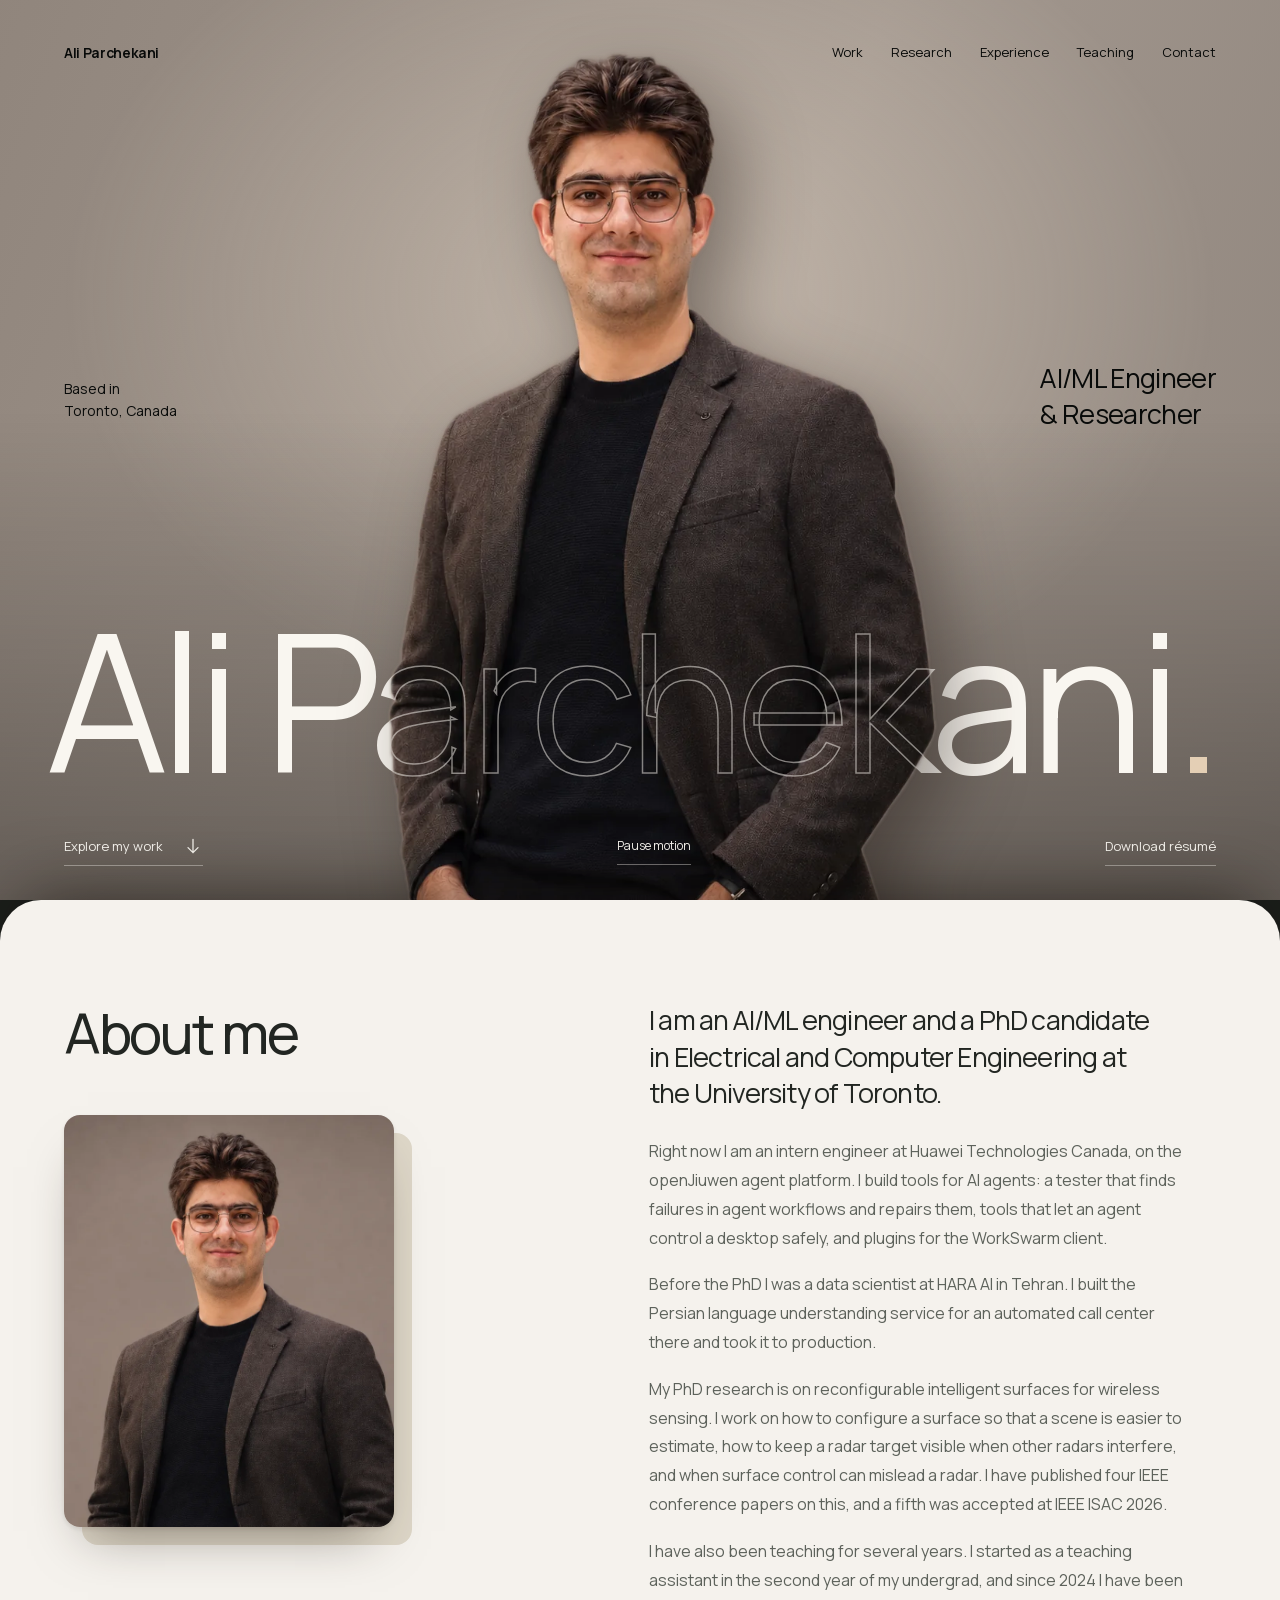
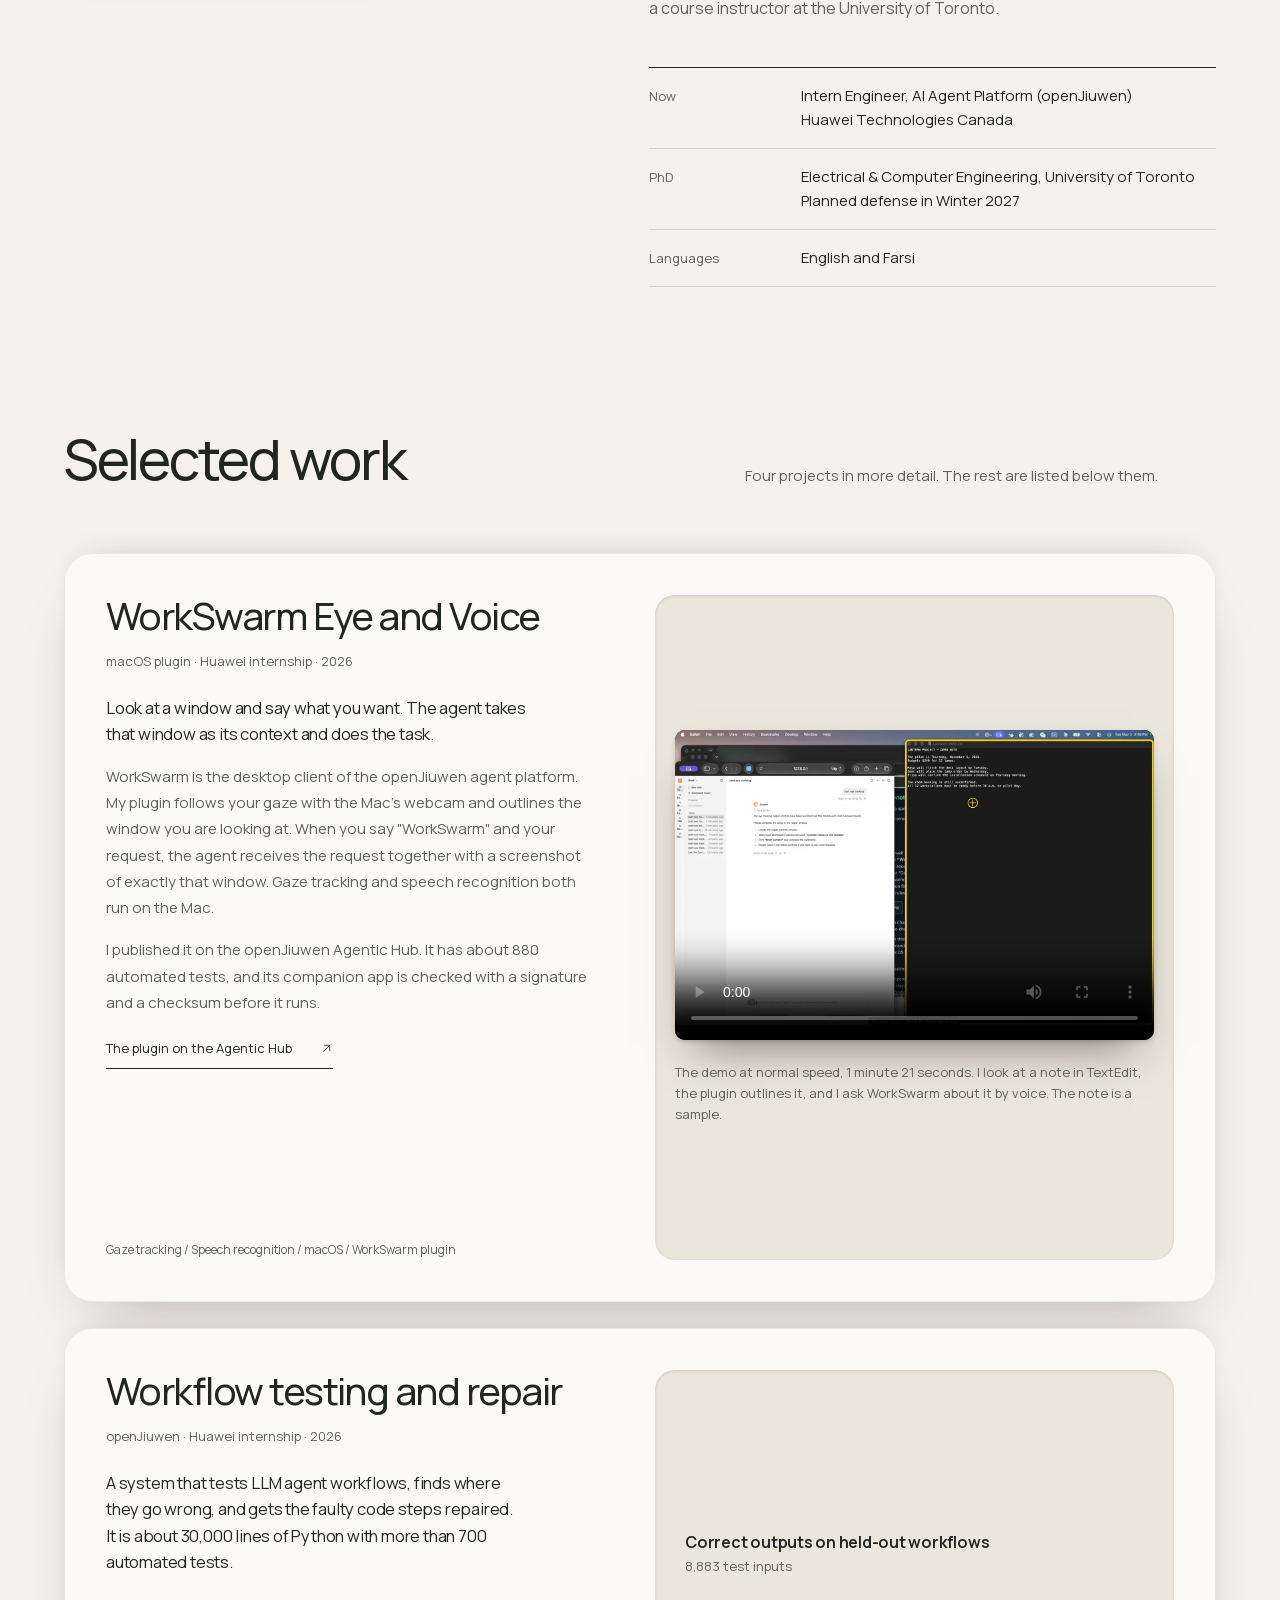
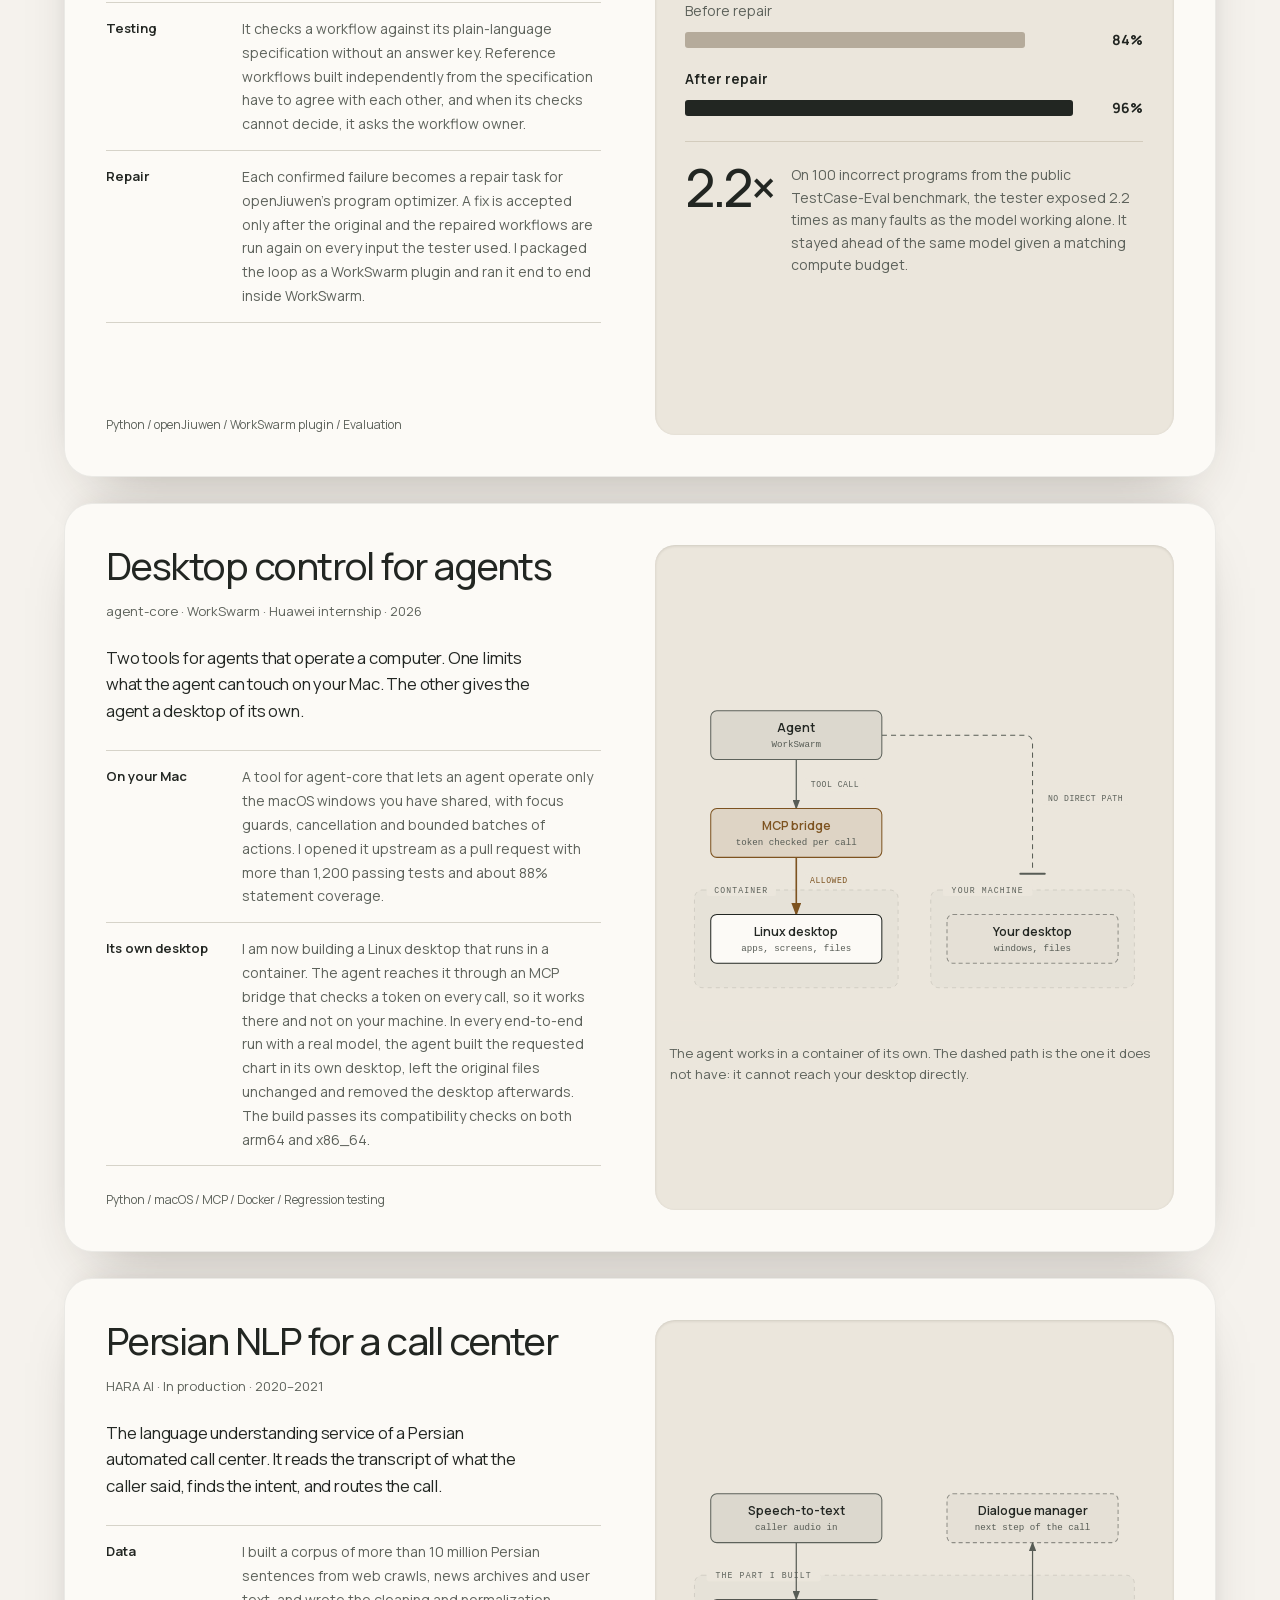
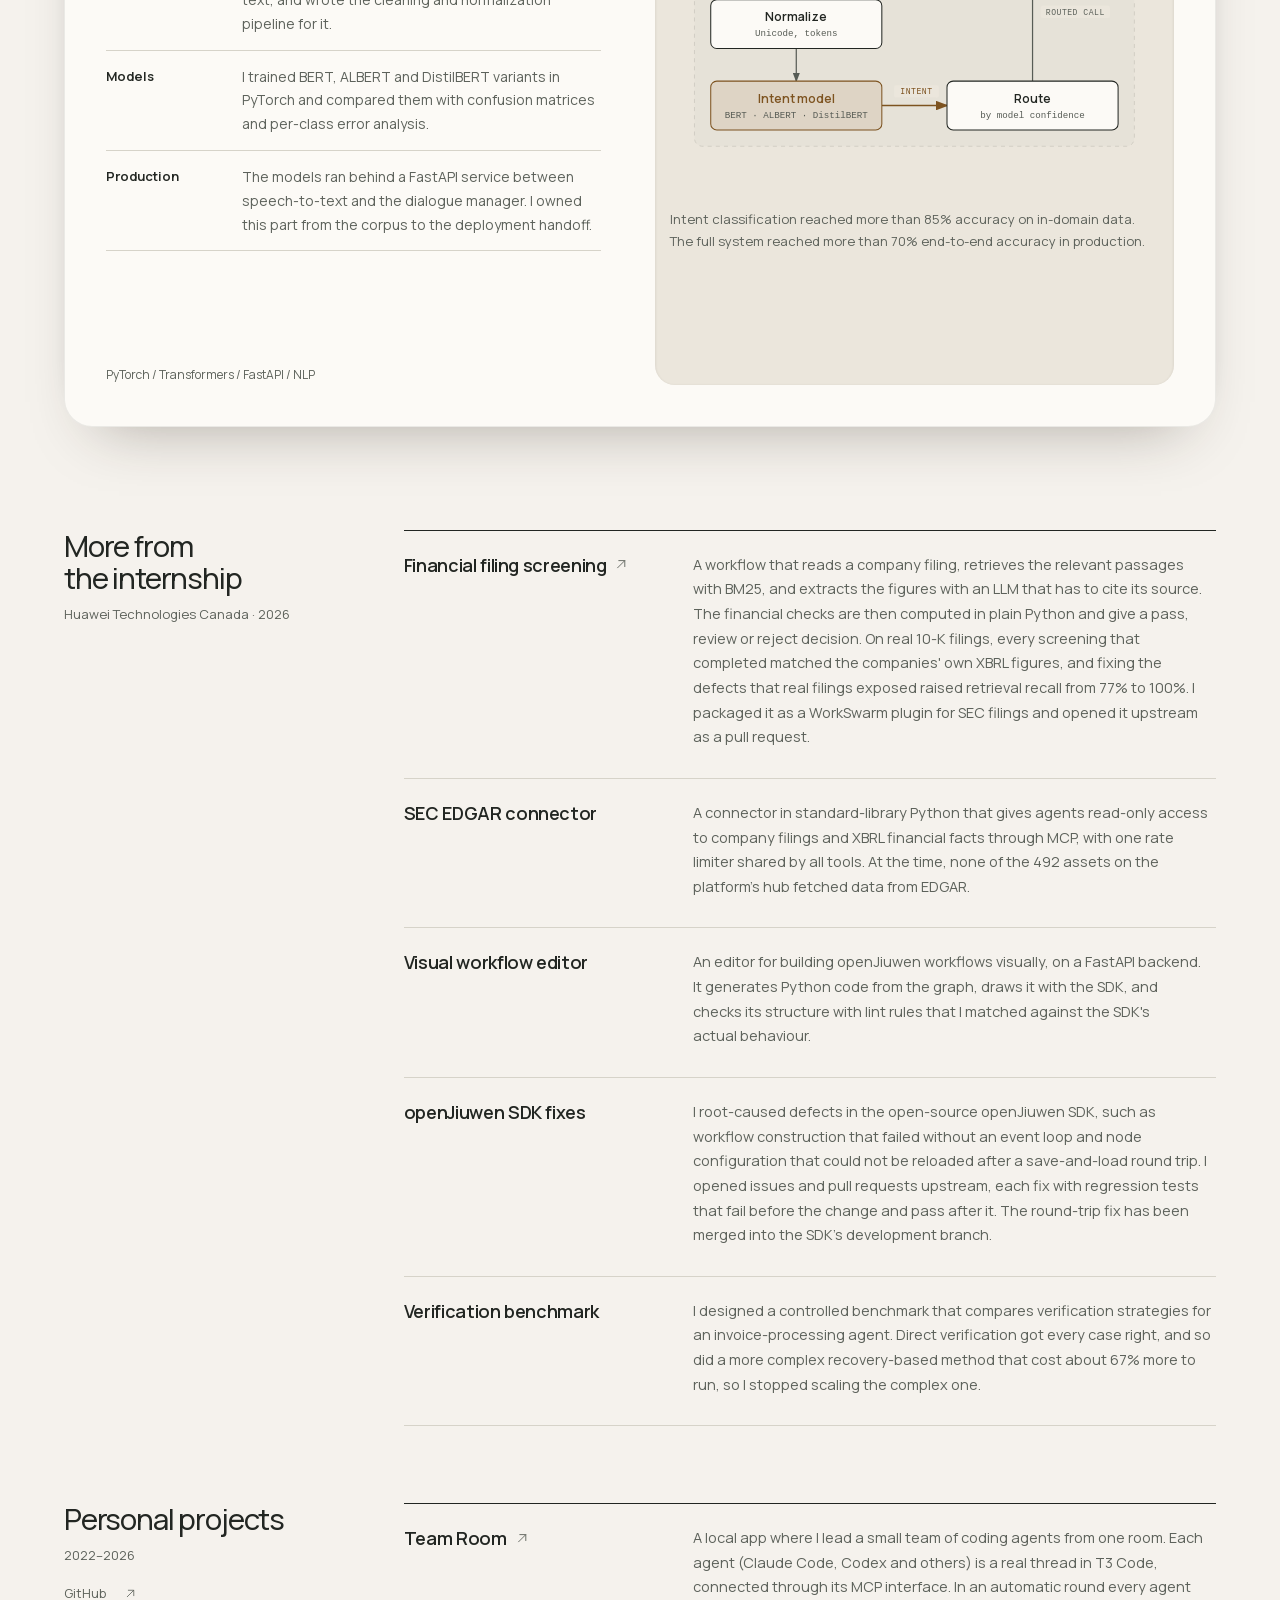
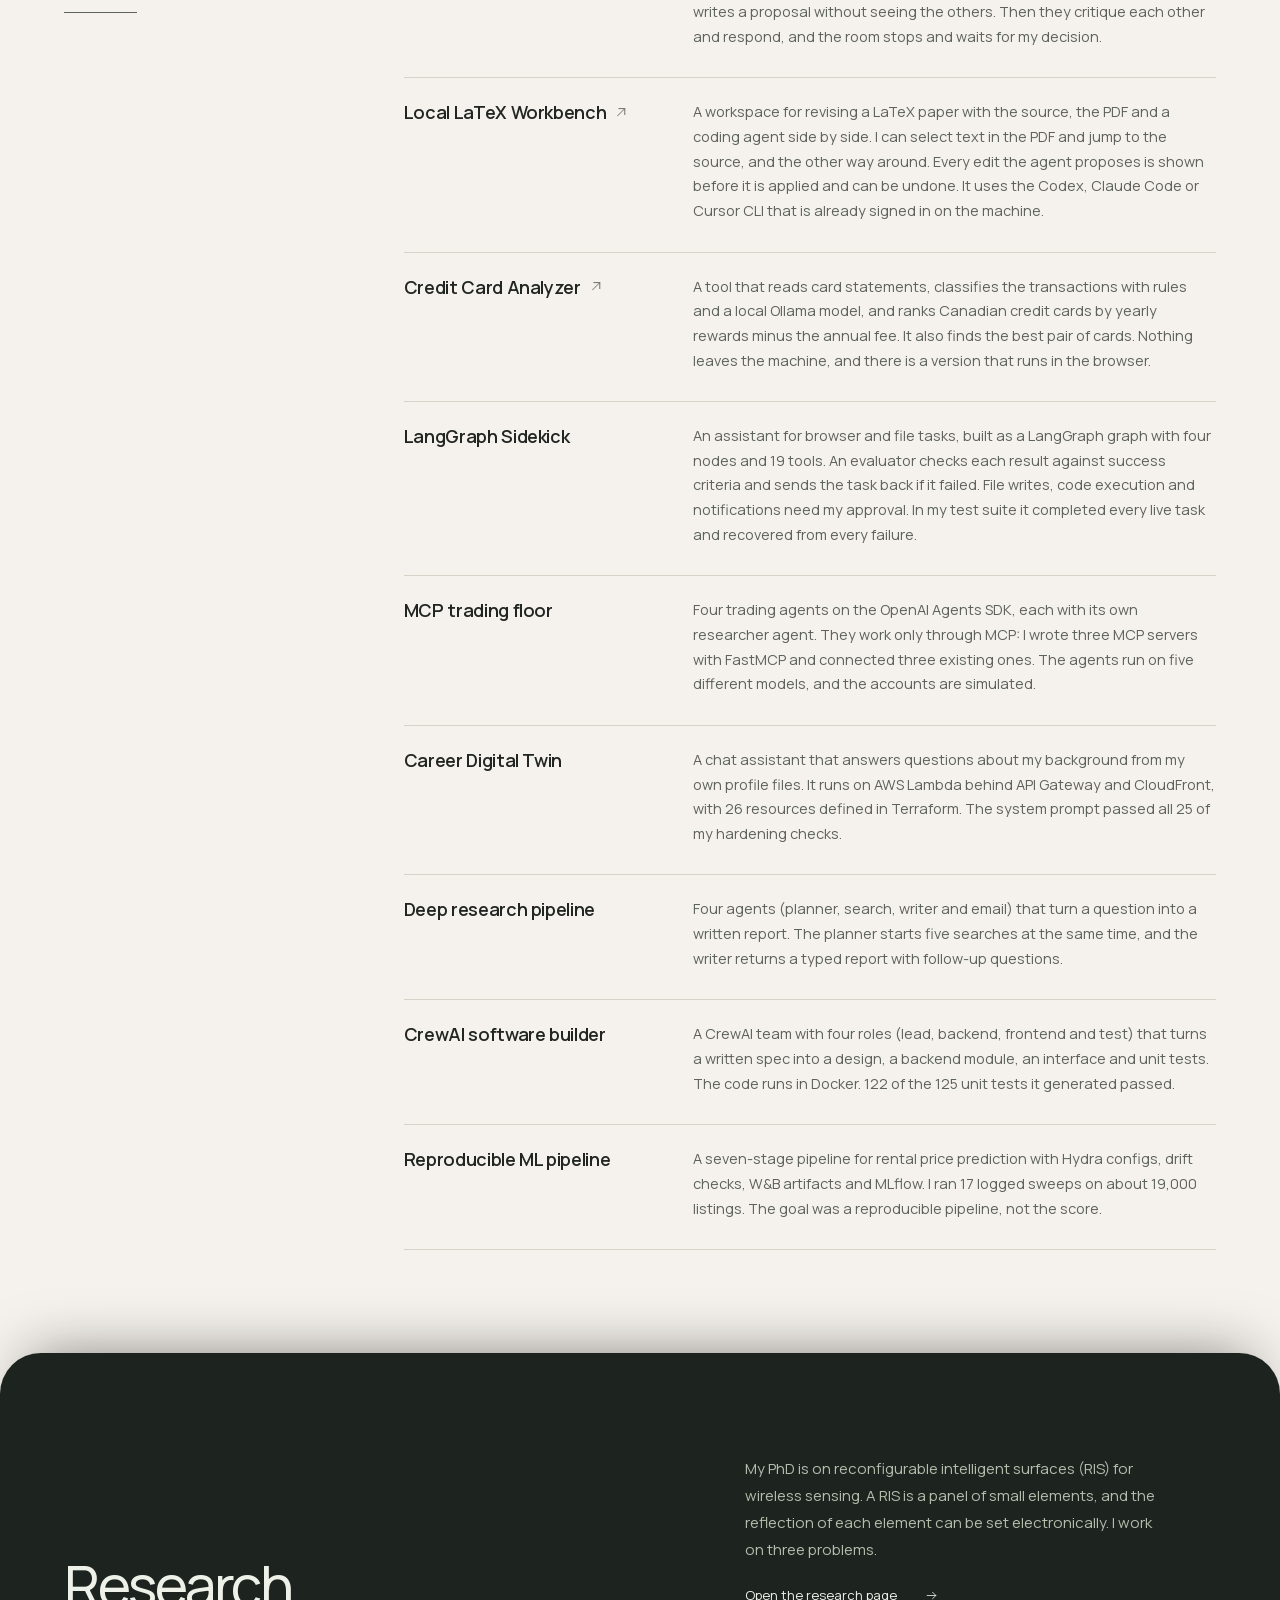
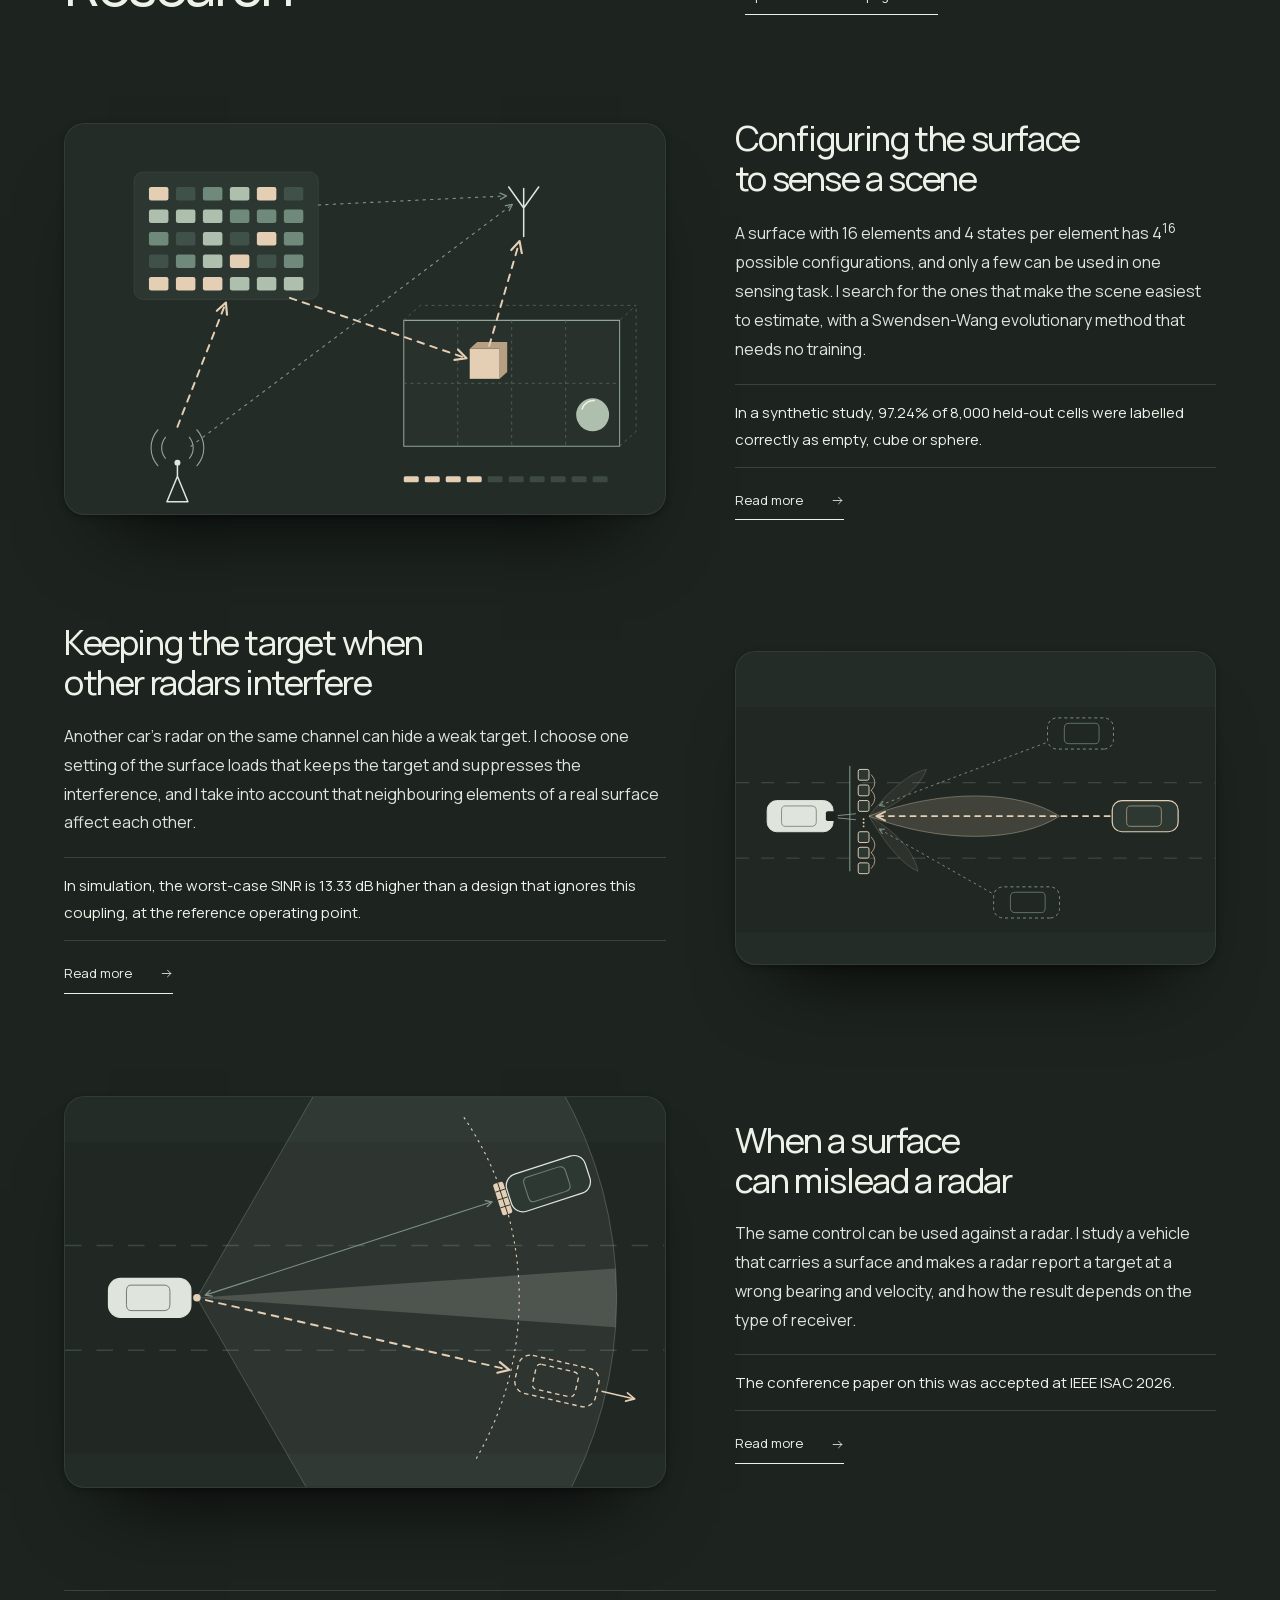
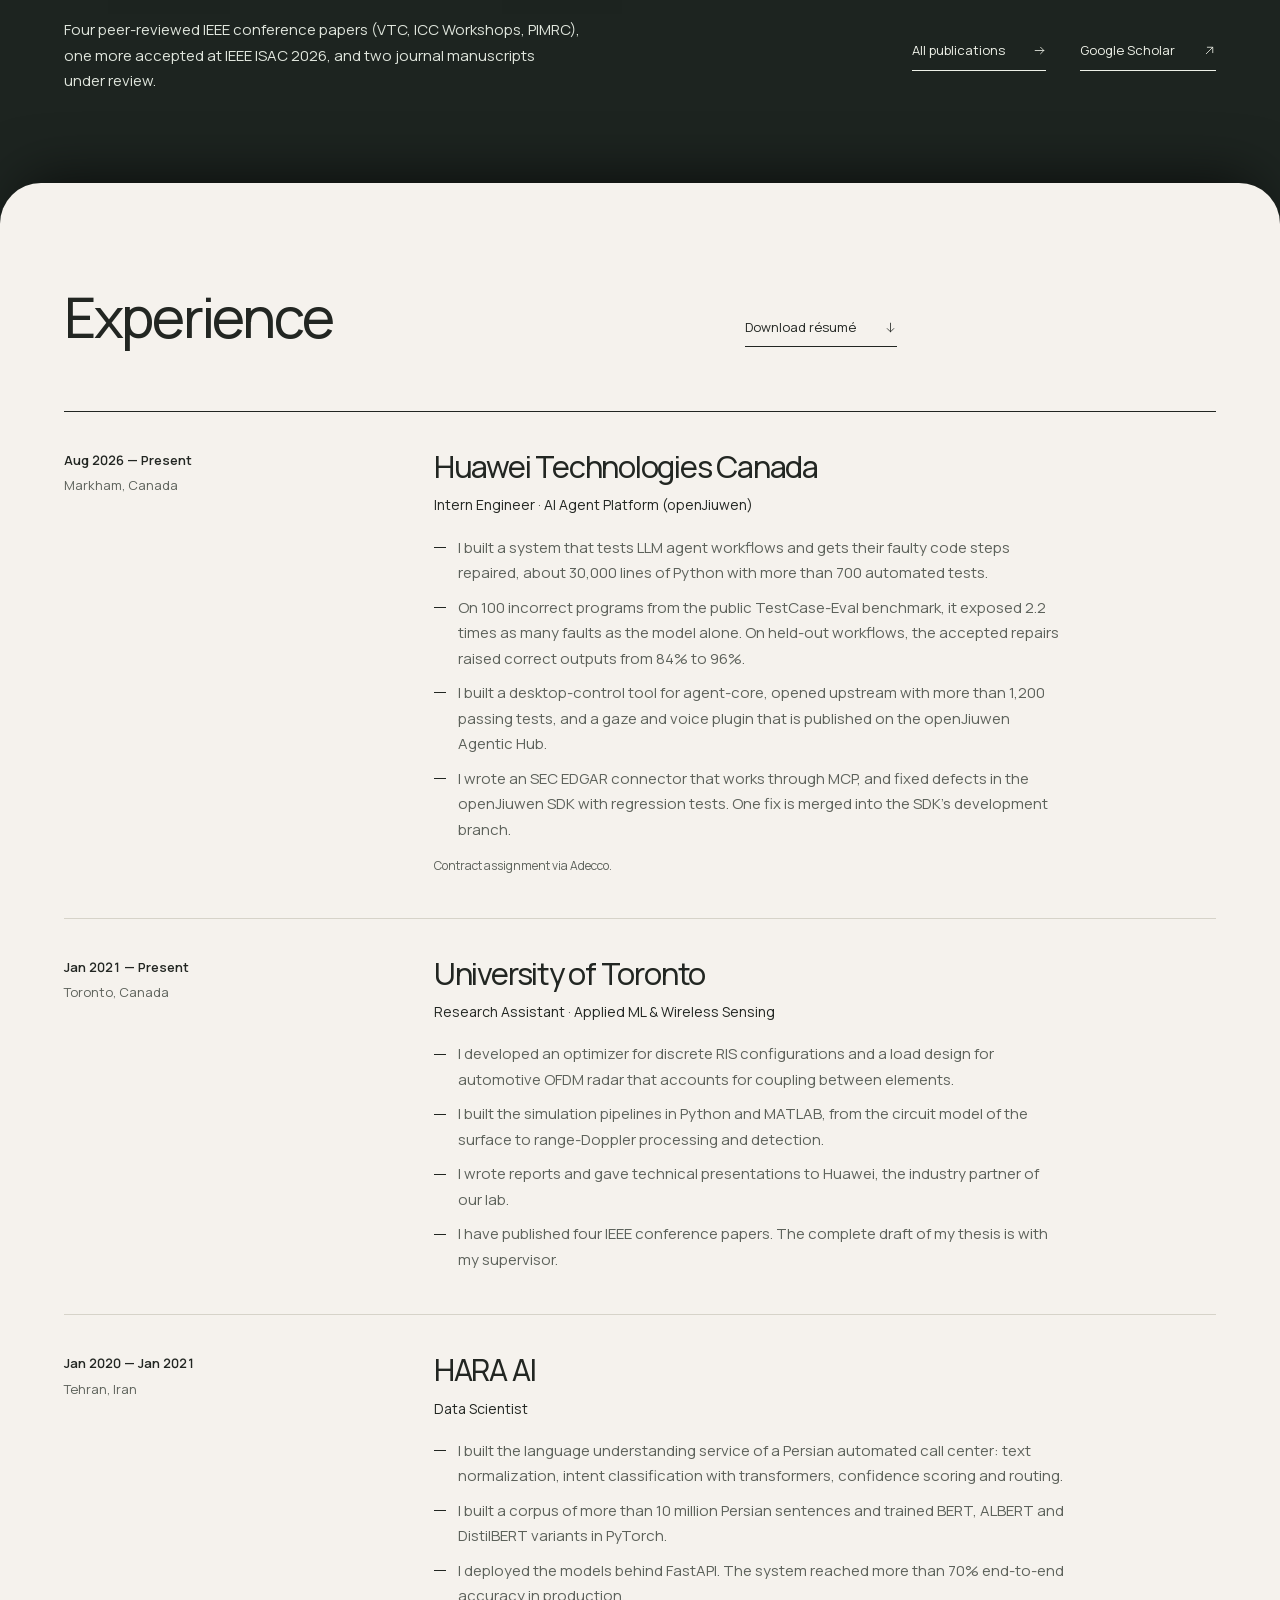
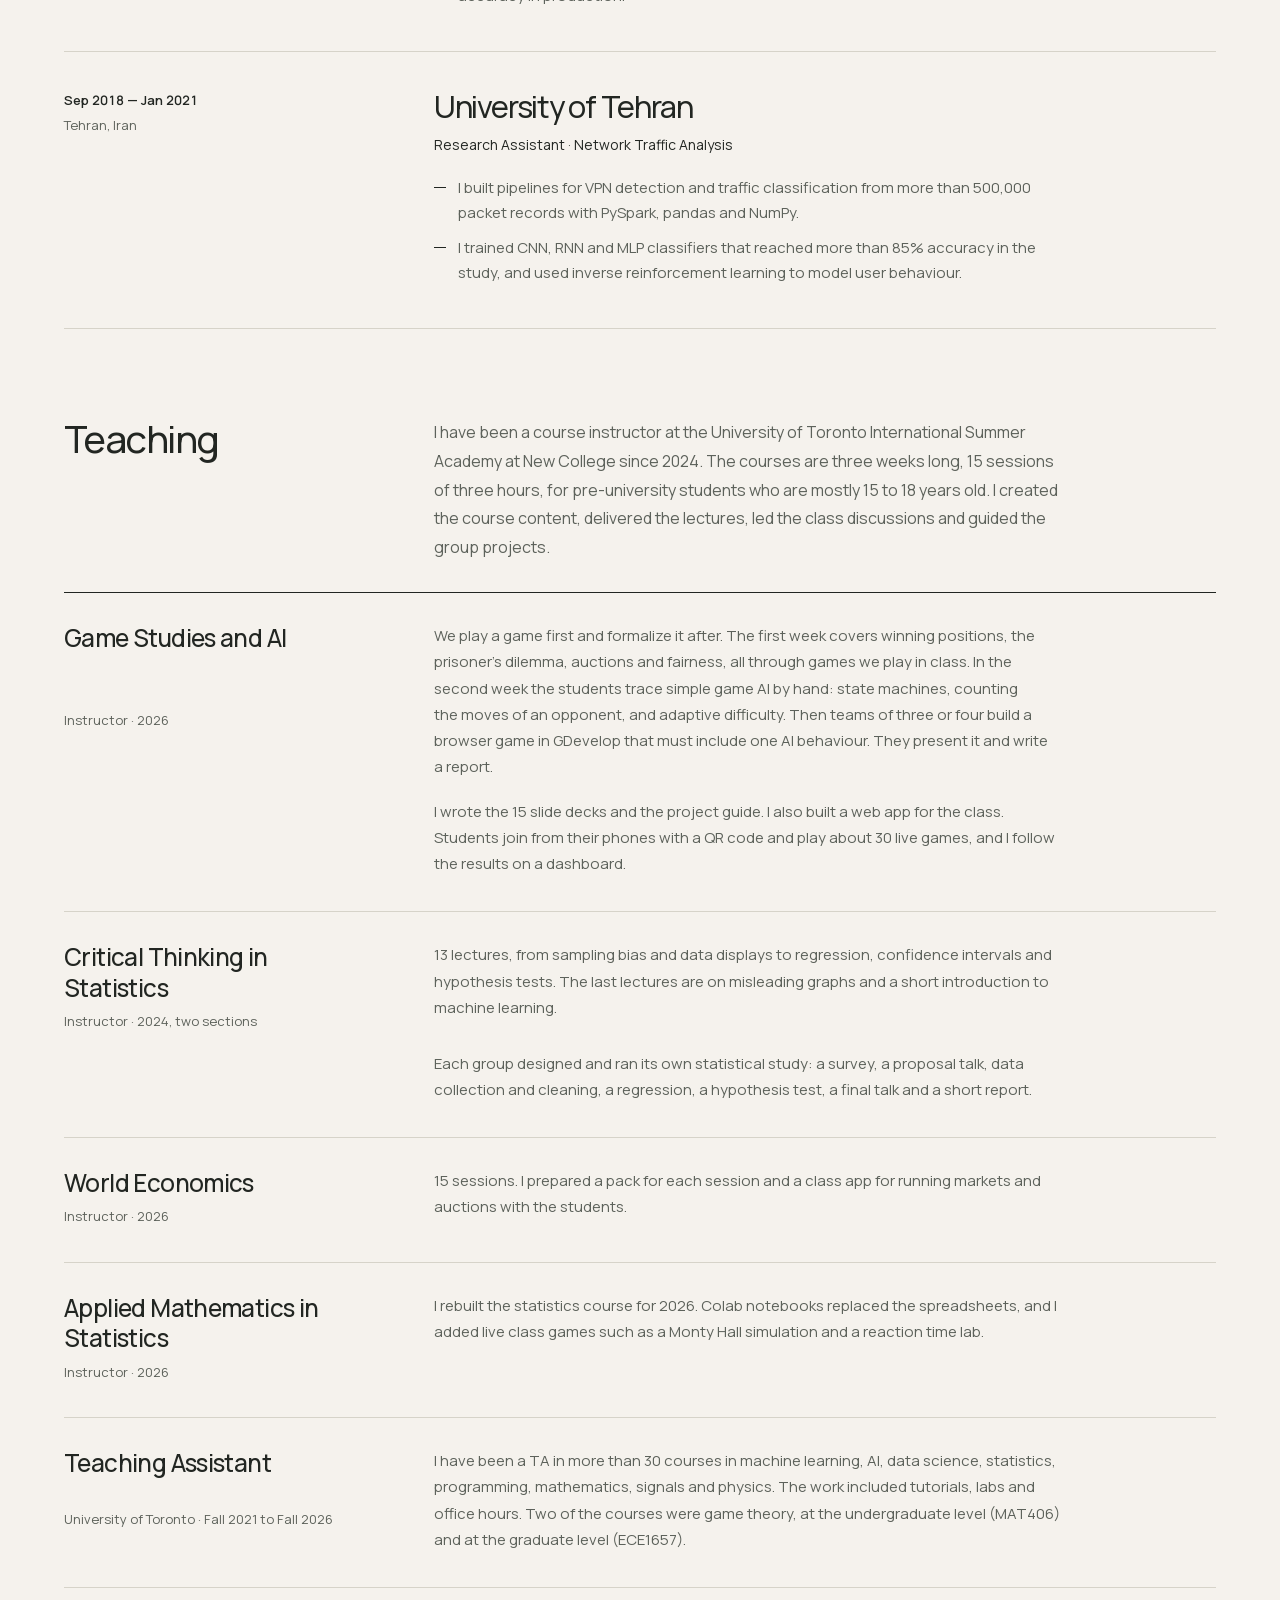
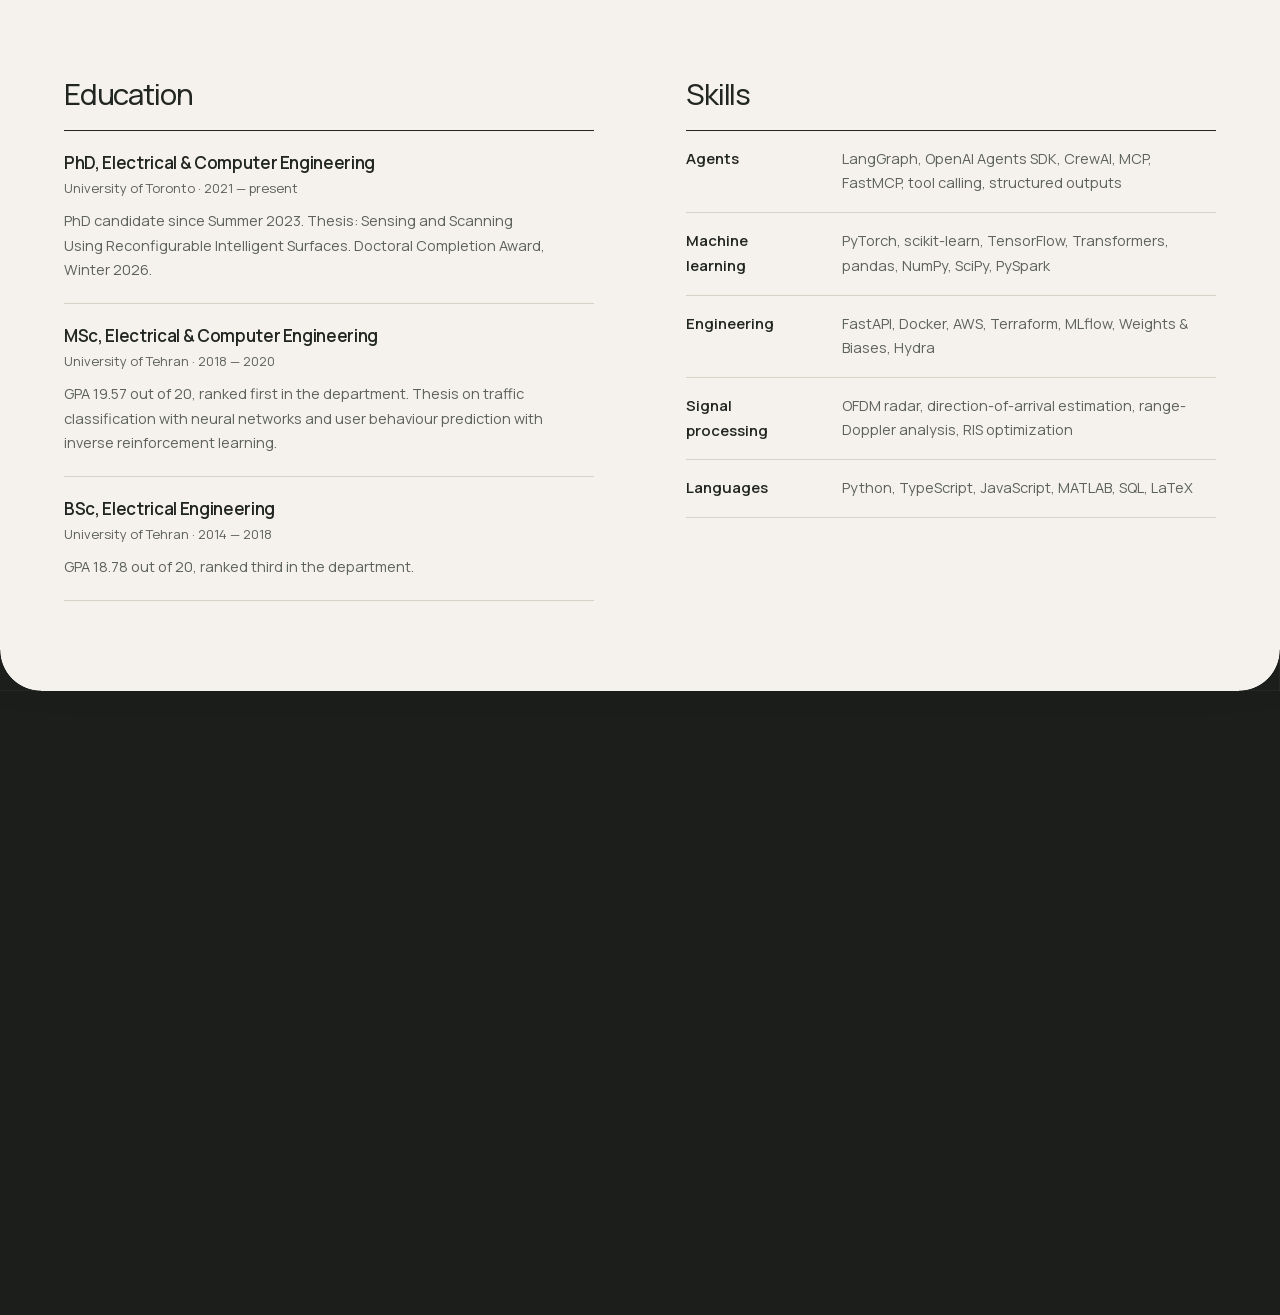
==== commit cb05cb8b: "Coverage wording matches the CV Co-Authored-By: Claude Opus 5.5 <noreply@anthropic.com>" ====
--- a/index.html
+++ b/index.html
@@ -244,7 +244,7 @@
         <p class="case-meta">agent-core · WorkSwarm · Huawei internship · 2026</p>
         <p class="case-lead">Two tools for agents that operate a computer. One limits what the agent can touch on your Mac. The other gives the agent a desktop of its own.</p>
         <dl class="case-facts">
-          <div><dt>On your Mac</dt><dd>A tool for agent-core that lets an agent operate only the macOS windows you have shared, with focus guards, cancellation and bounded batches of actions. I opened it upstream as a pull request with more than 1,200 passing tests and 88% statement coverage.</dd></div>
+          <div><dt>On your Mac</dt><dd>A tool for agent-core that lets an agent operate only the macOS windows you have shared, with focus guards, cancellation and bounded batches of actions. I opened it upstream as a pull request with more than 1,200 passing tests and about 88% statement coverage.</dd></div>
           <div><dt>Its own desktop</dt><dd>I am now building a Linux desktop that runs in a container. The agent reaches it through an MCP bridge that checks a token on every call, so it works there and not on your machine. In every end-to-end run with a real model, the agent built the requested chart in its own desktop, left the original files unchanged and removed the desktop afterwards. The build passes its compatibility checks on both arm64 and x86_64.</dd></div>
         </dl>
         <p class="tech">Python / macOS / MCP / Docker / Regression testing</p>
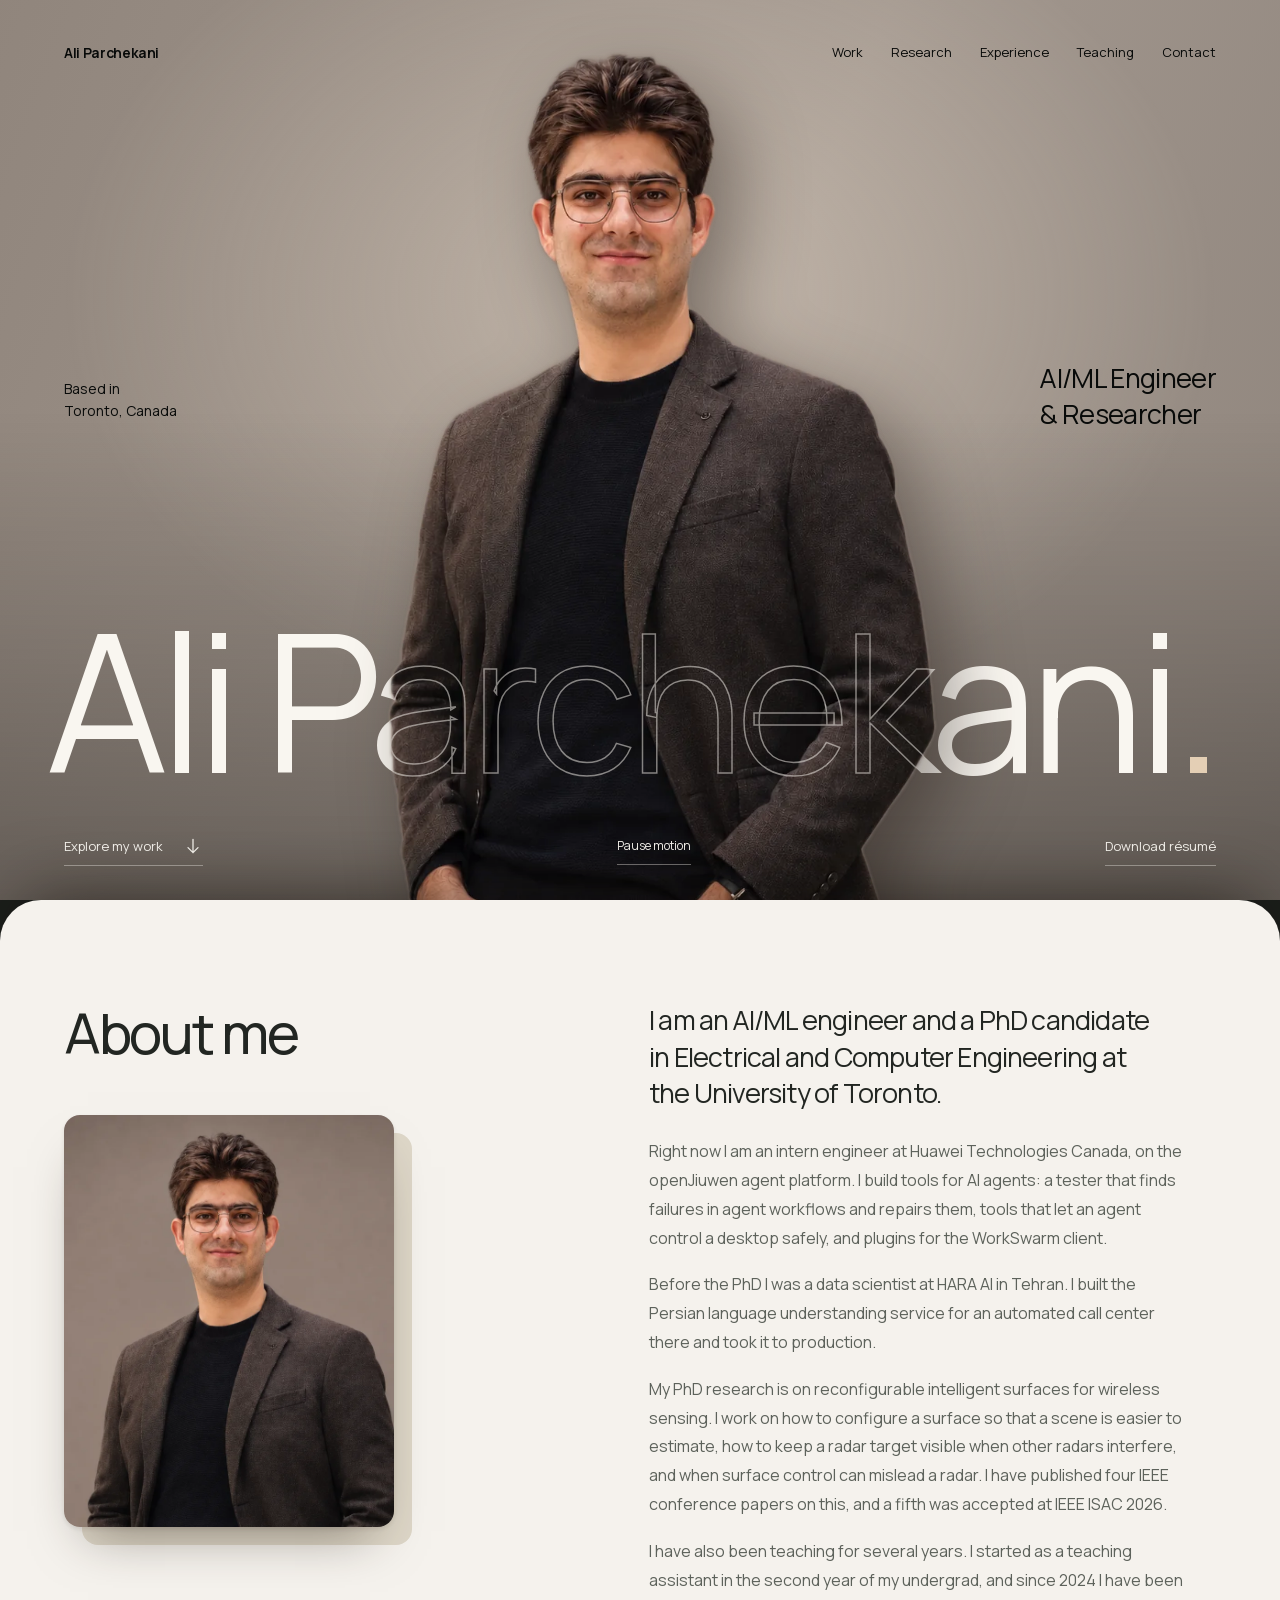
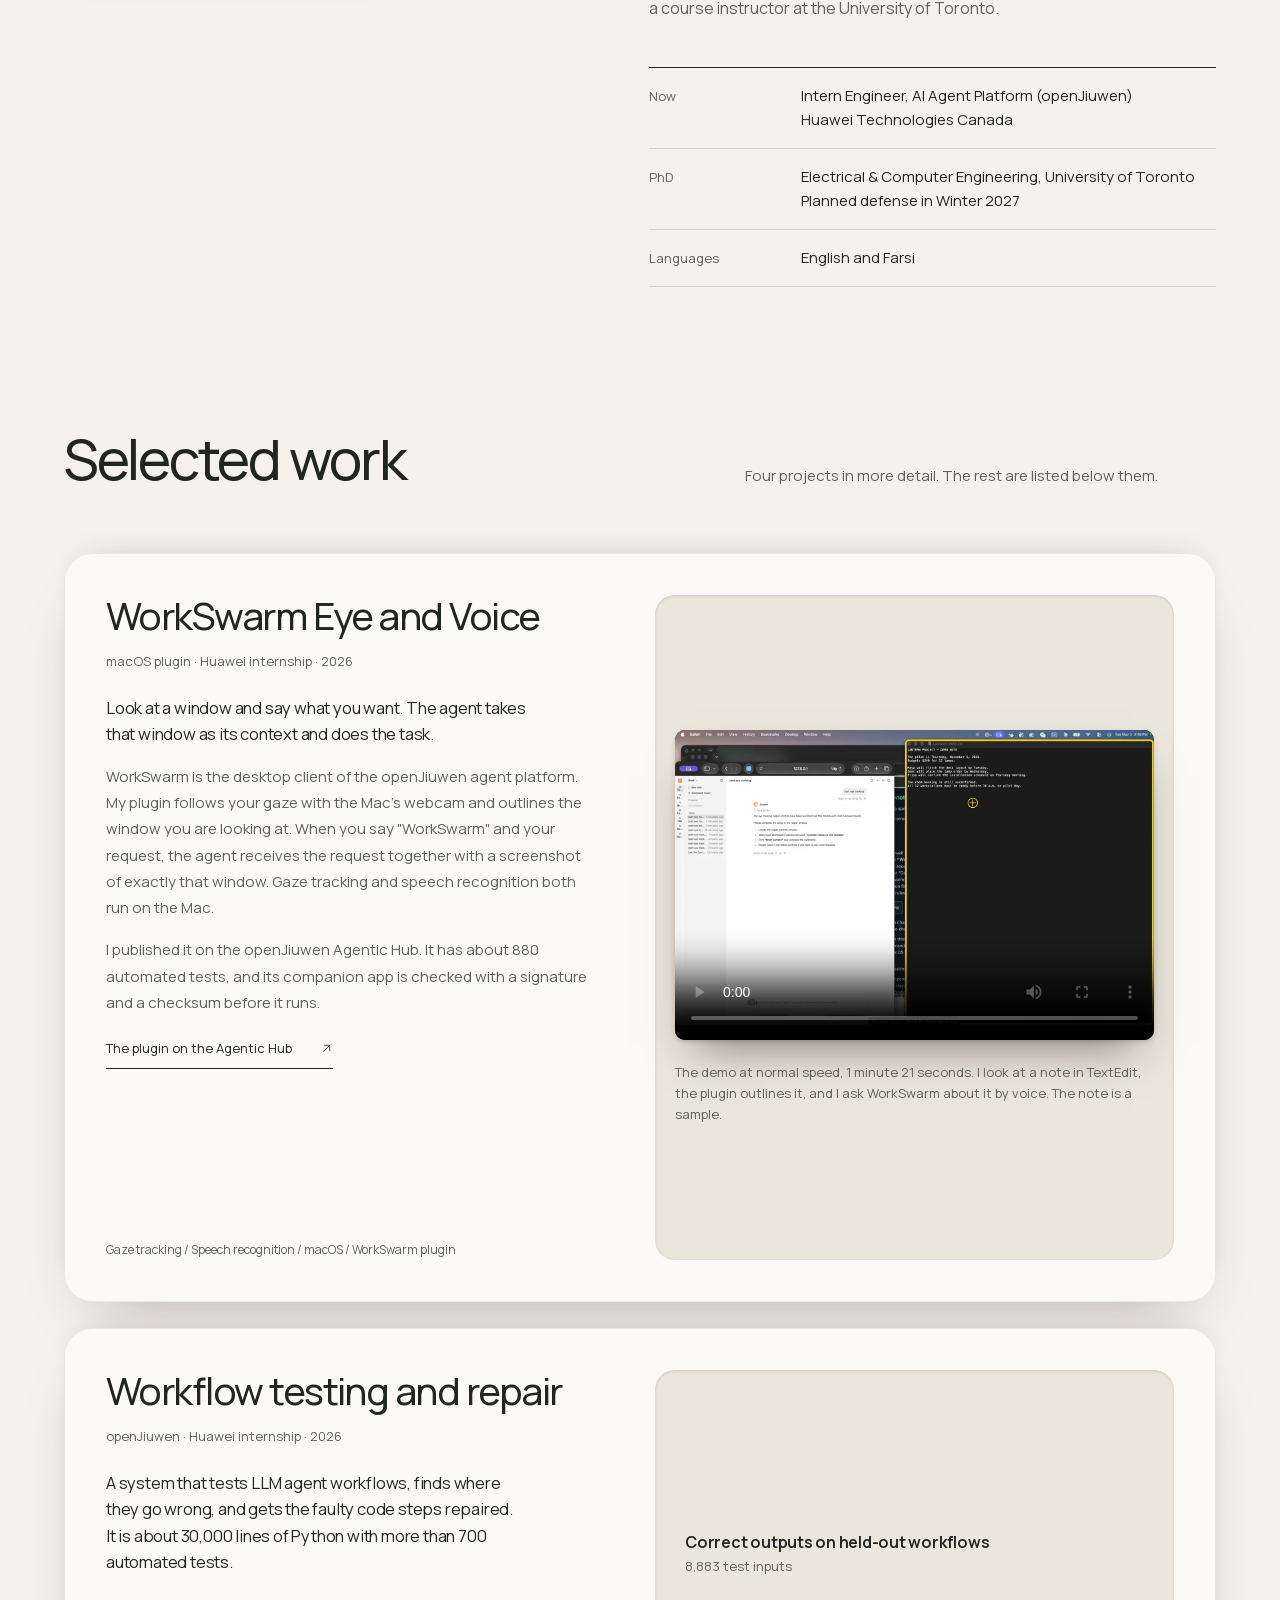
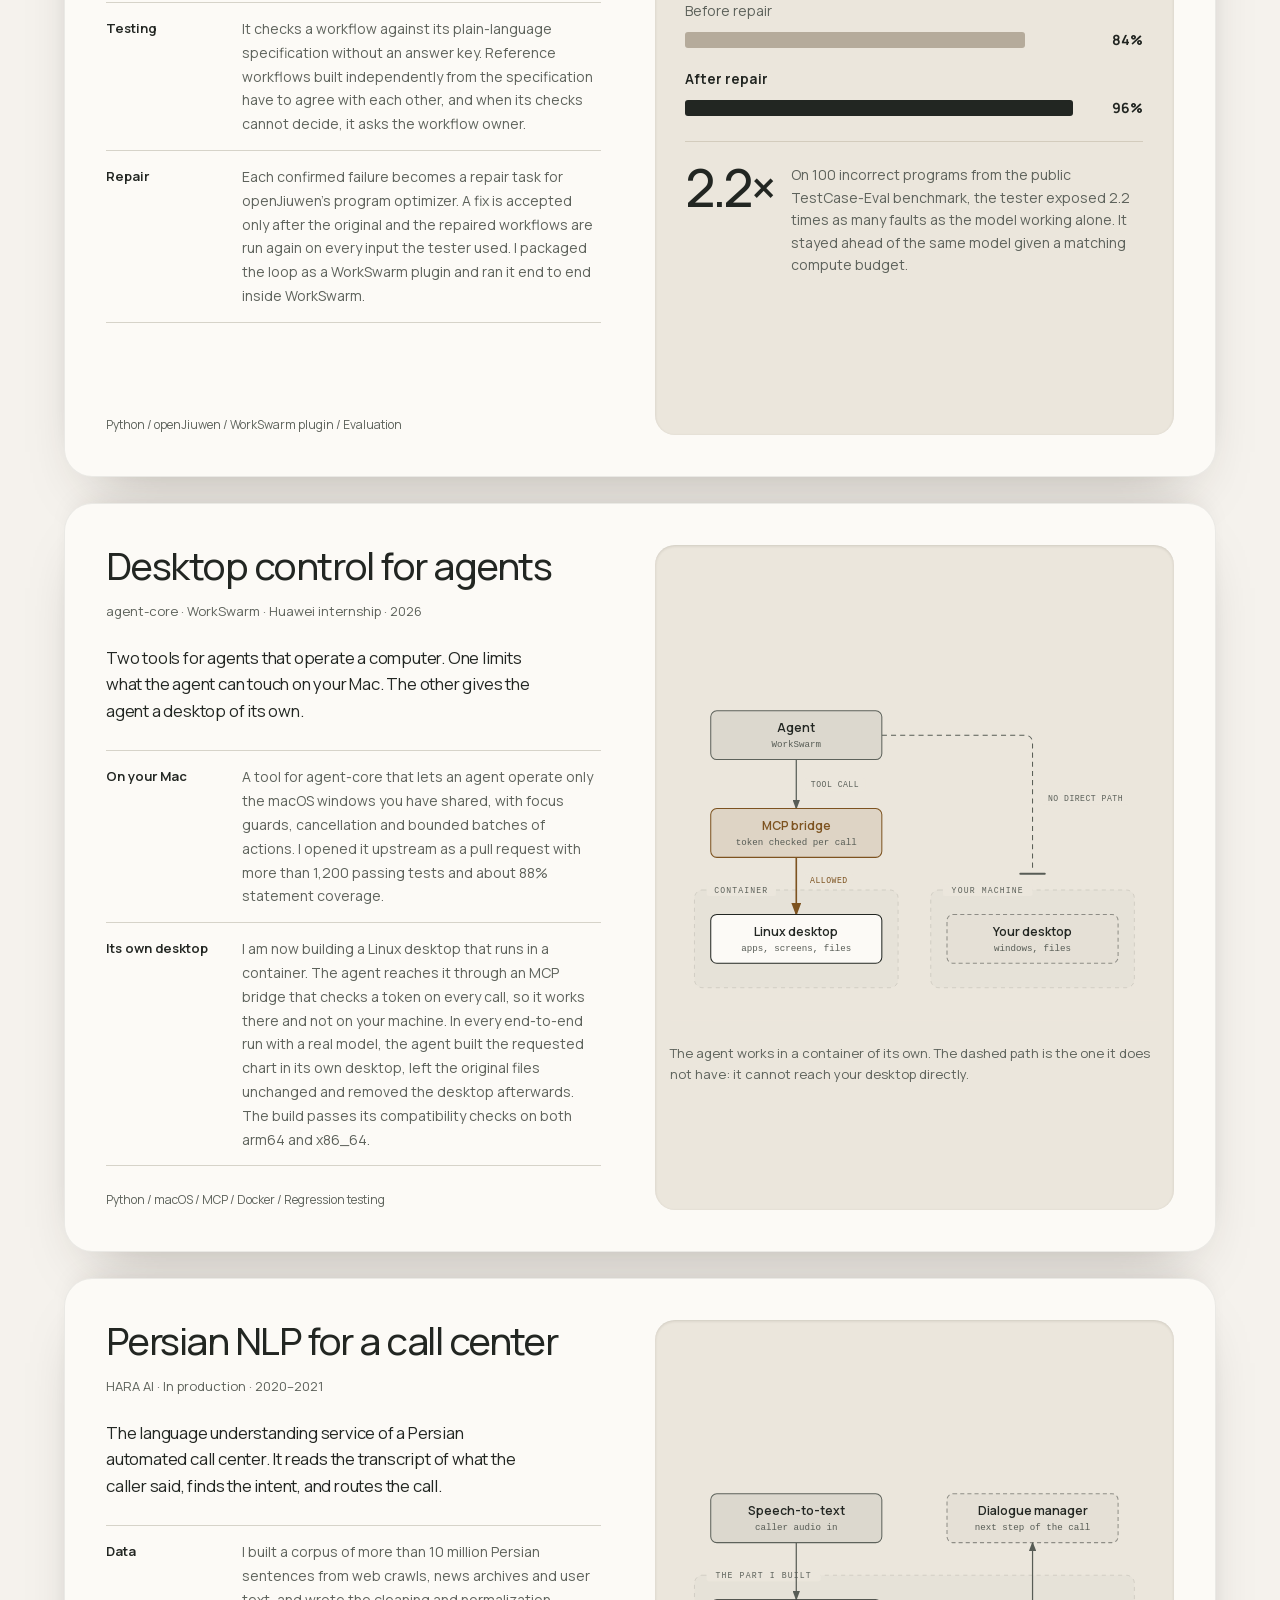
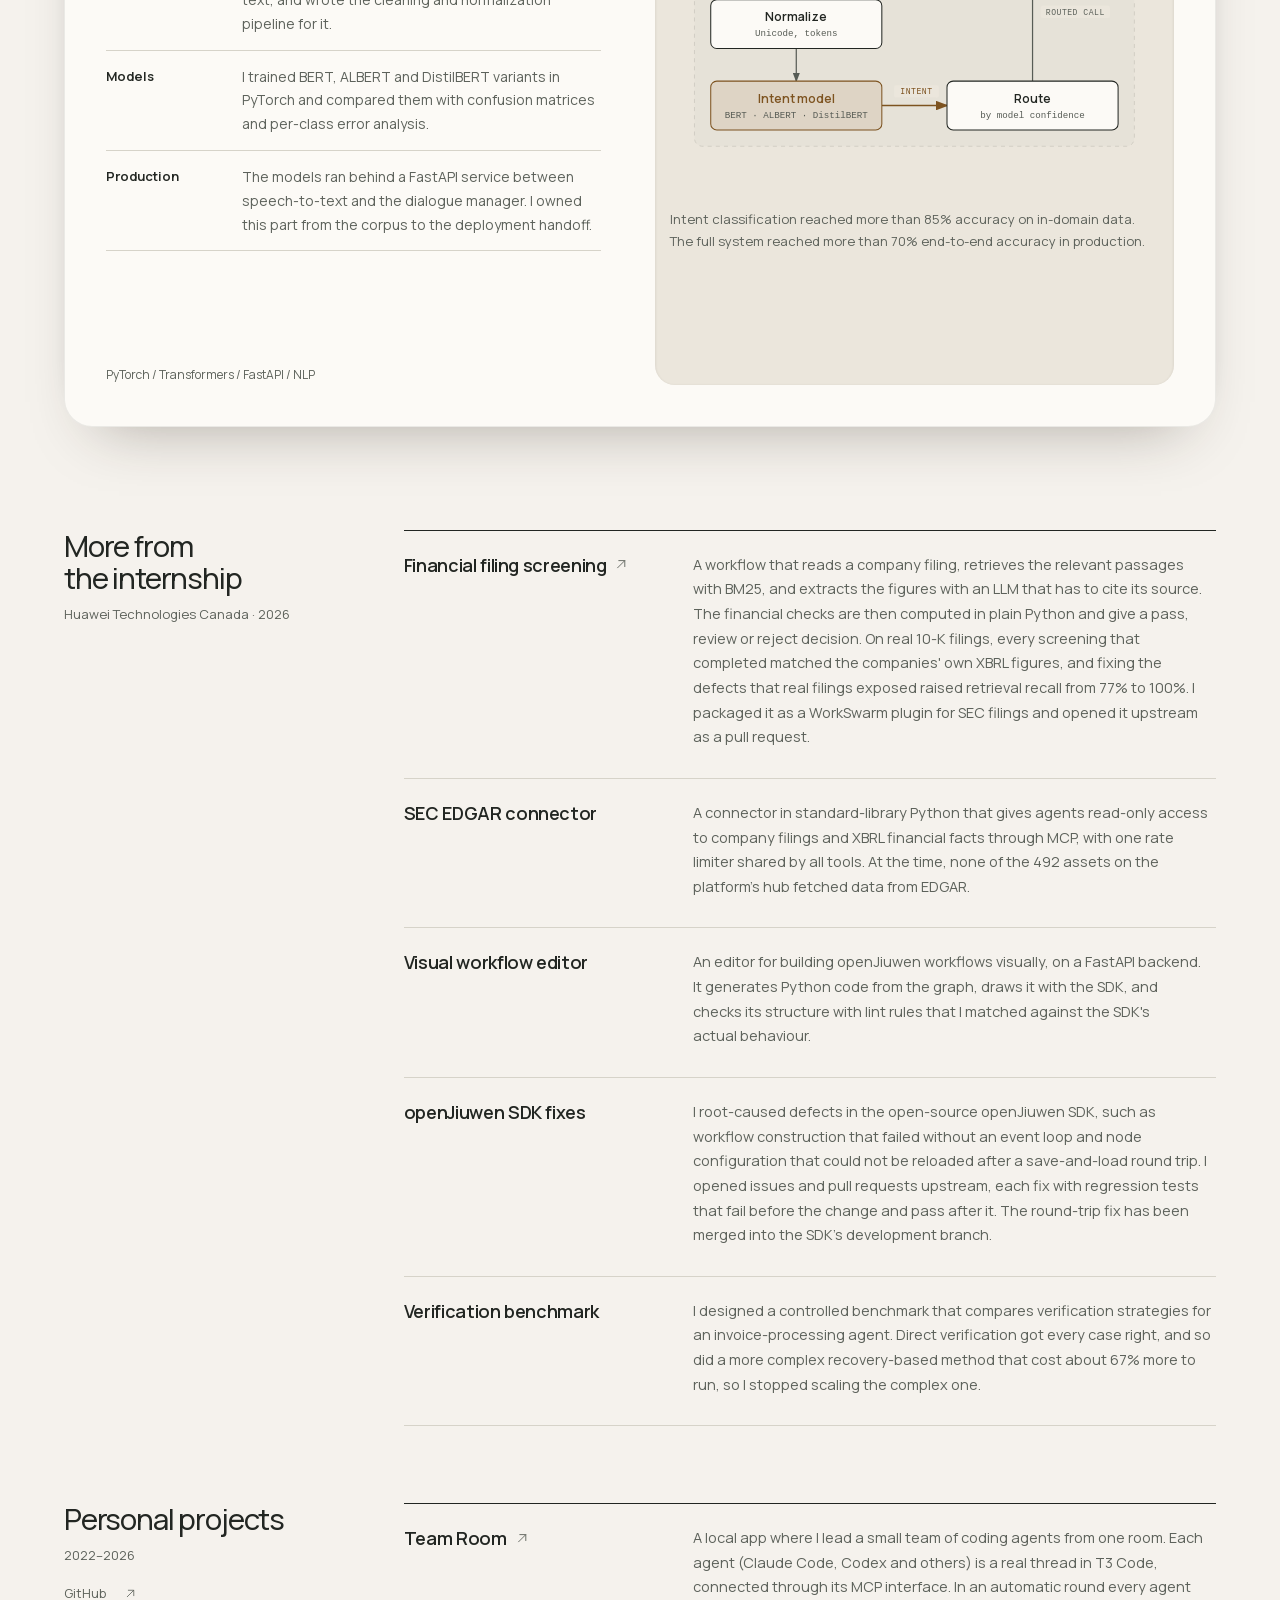
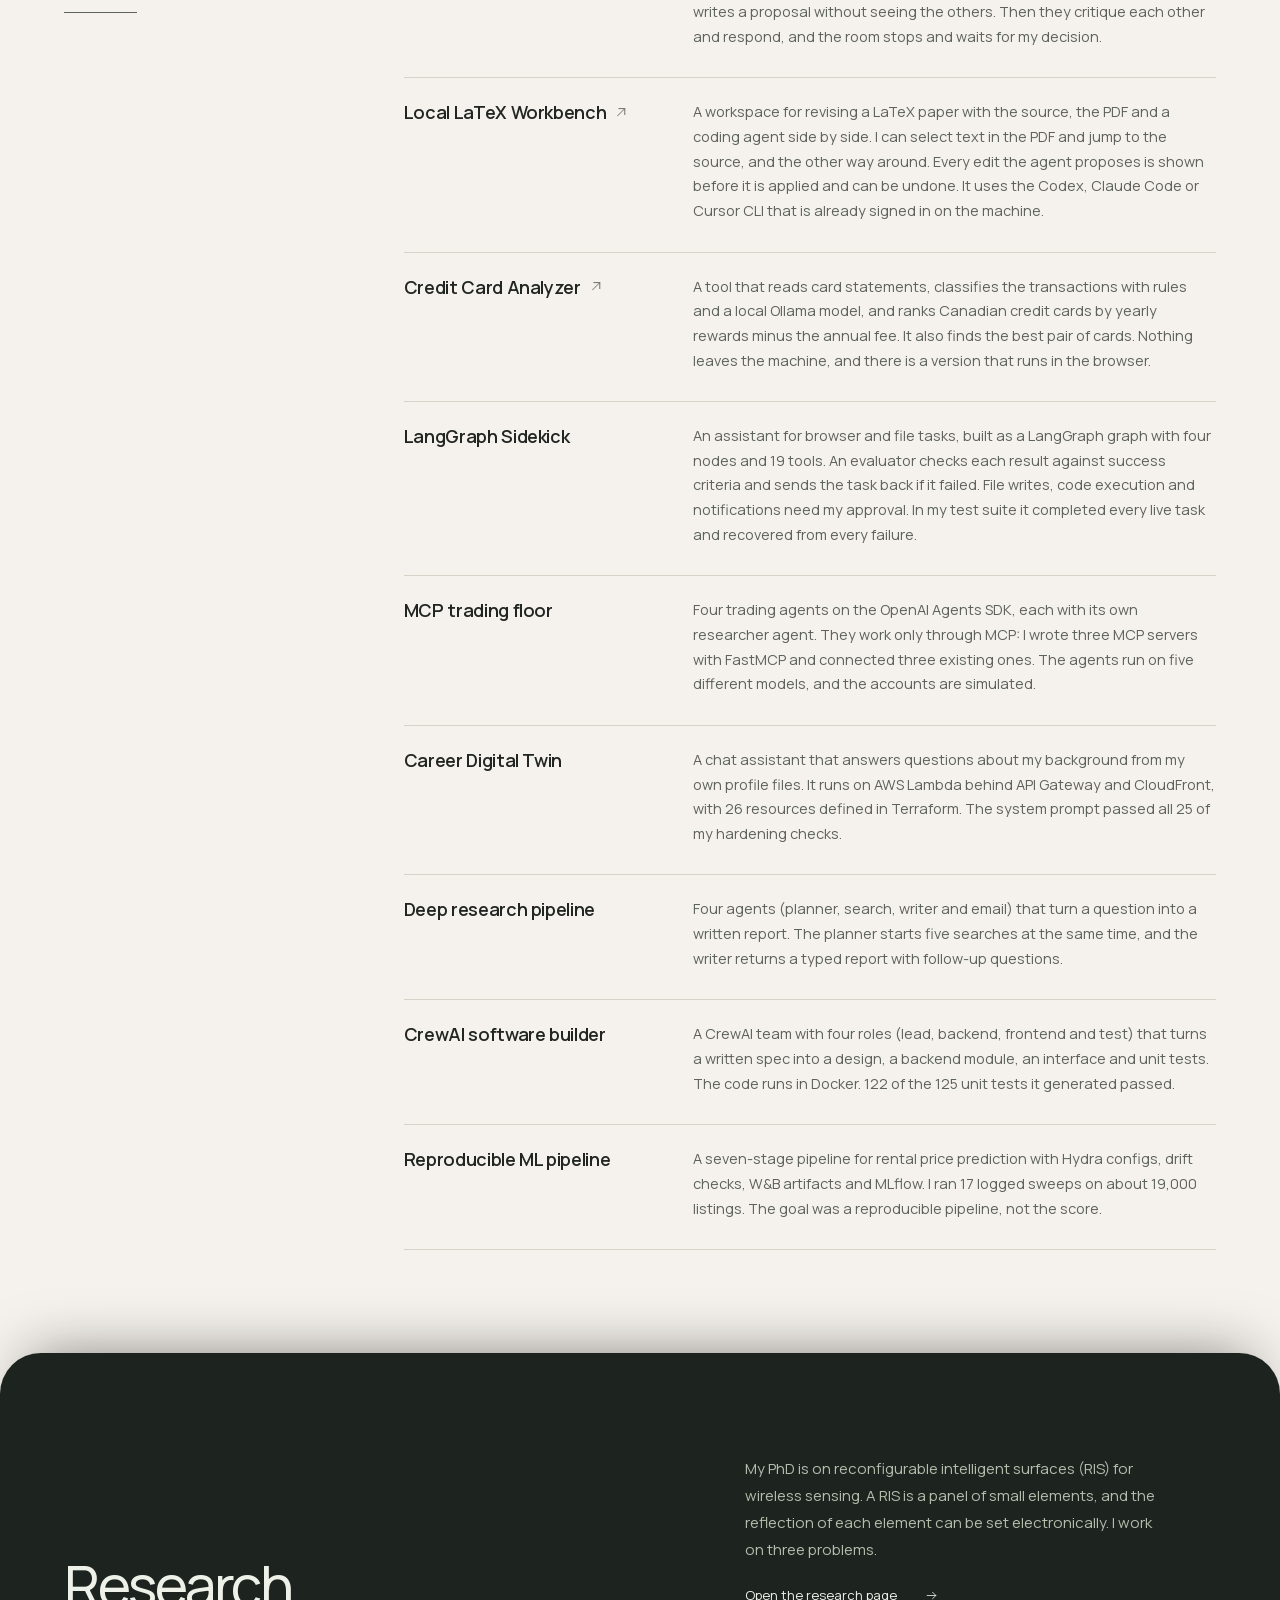
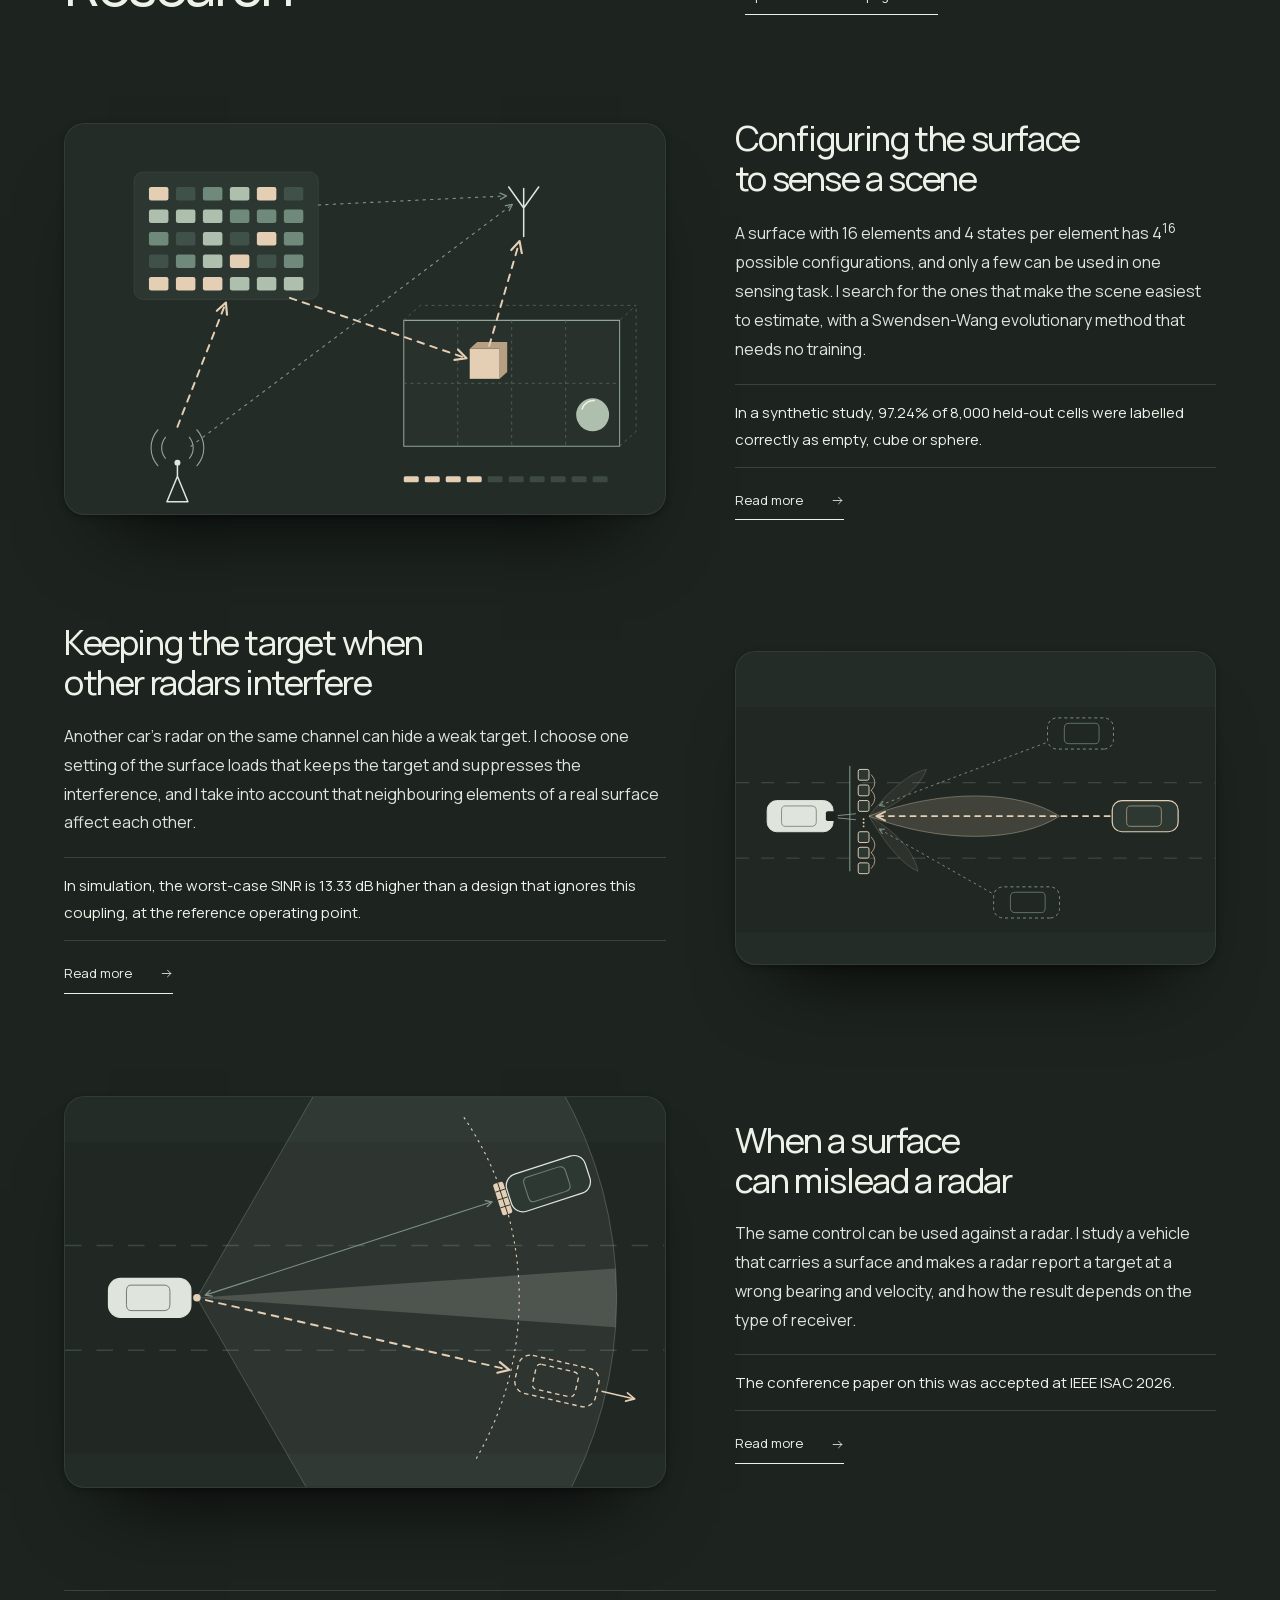
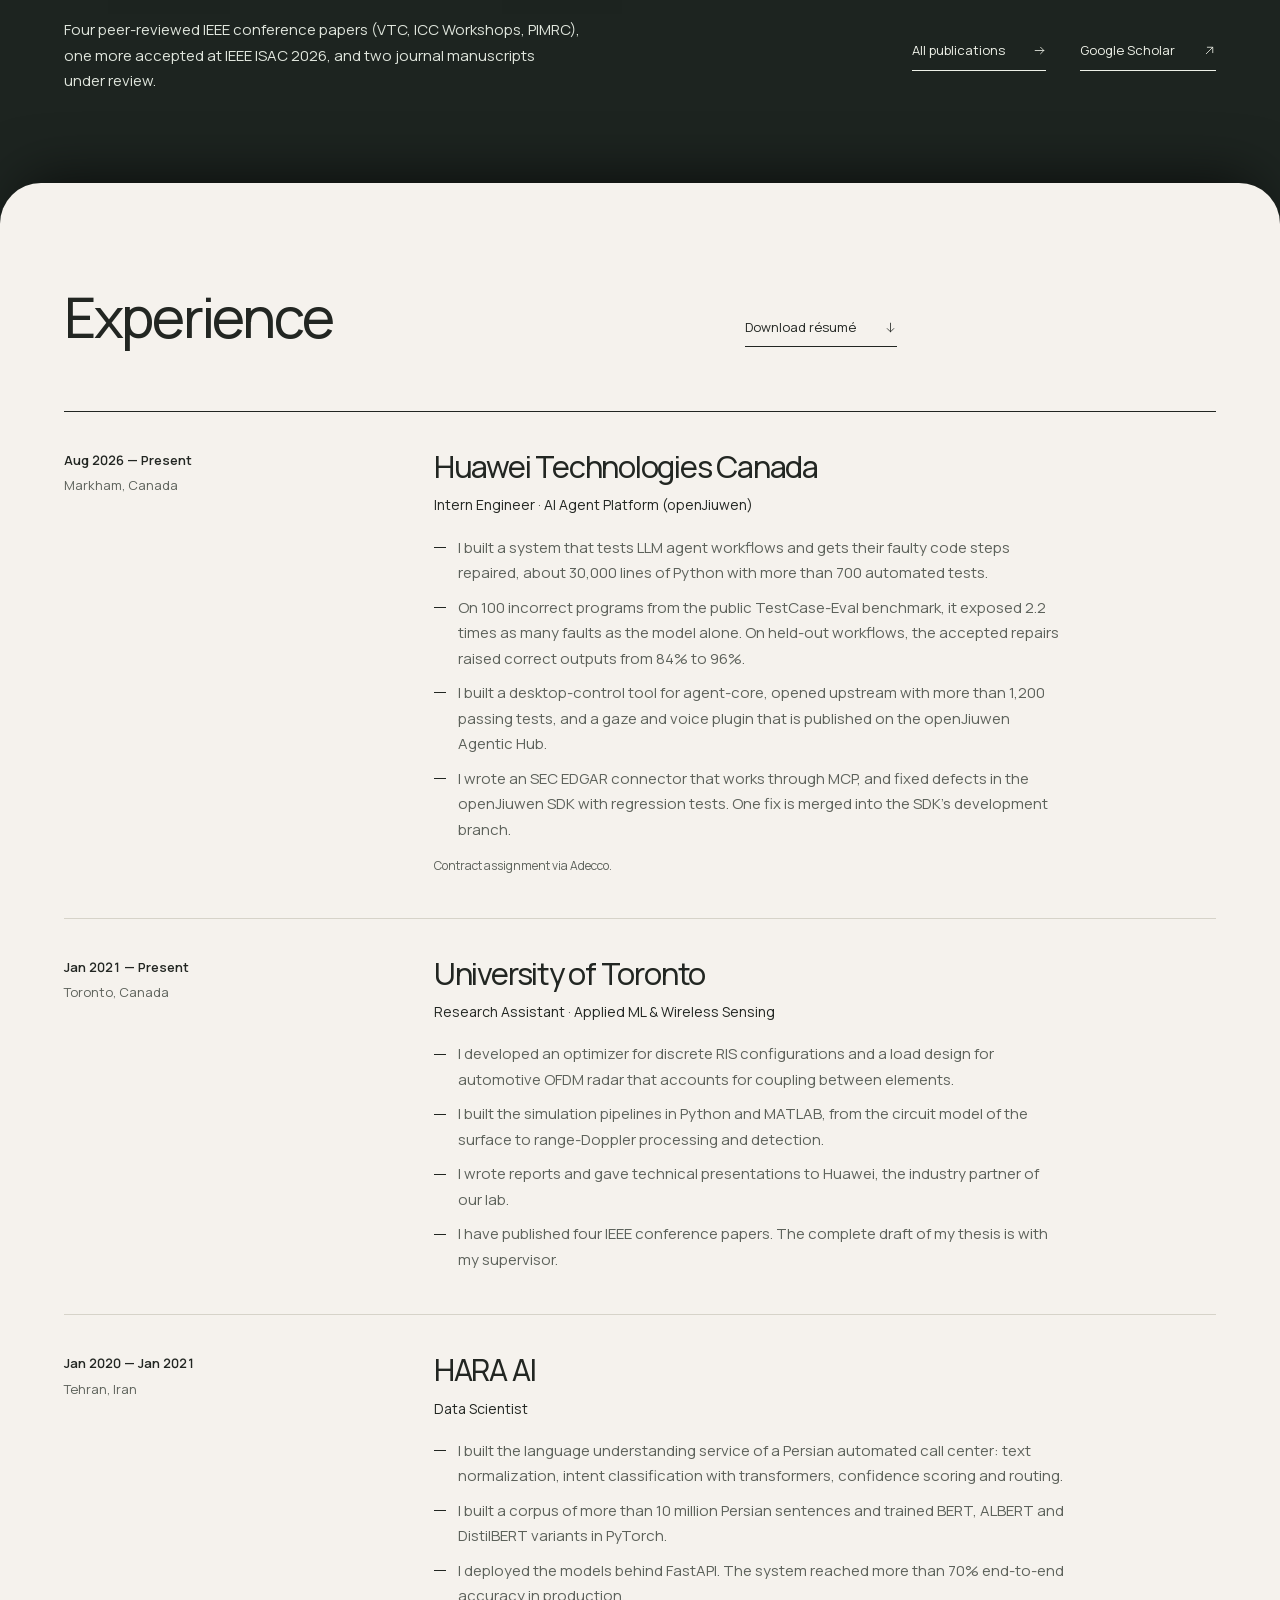
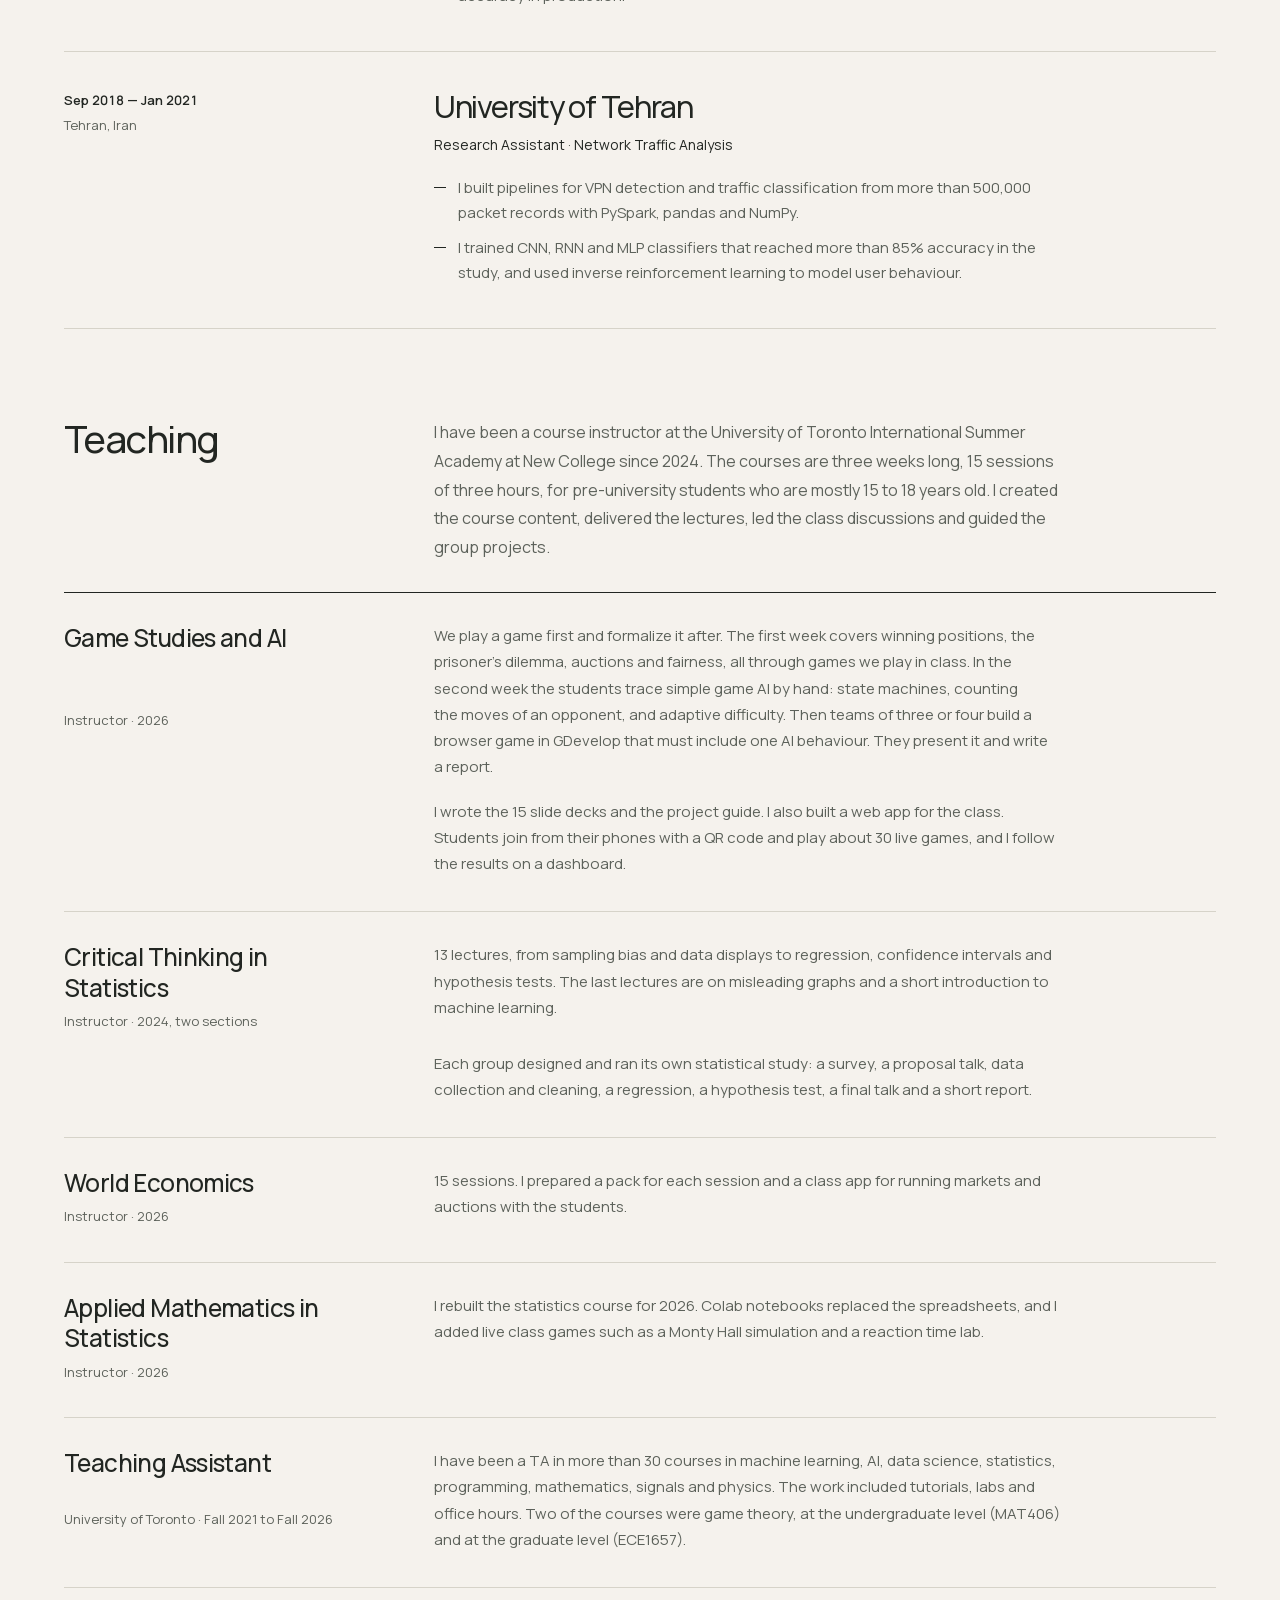
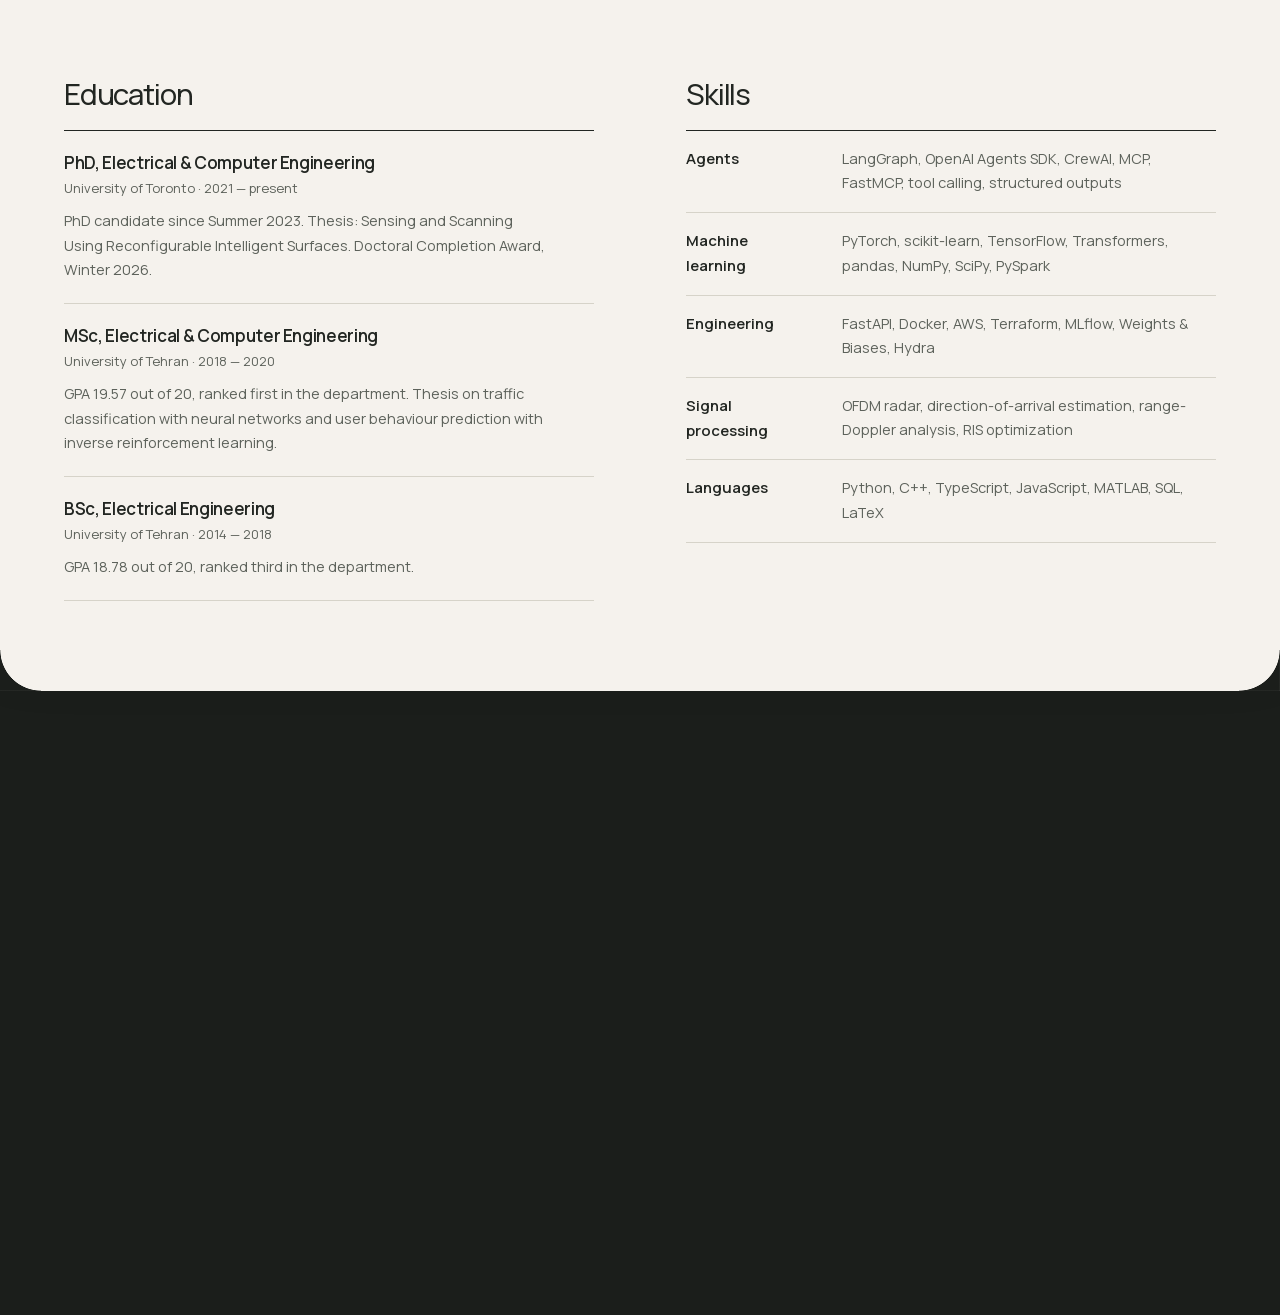
==== commit dbf5b466: "Add C++ to languages Co-Authored-By: Claude Opus 5.5 <noreply@anthropic.com>" ====
--- a/index.html
+++ b/index.html
@@ -593,7 +593,7 @@
           <div><dt>Machine learning</dt><dd>PyTorch, scikit-learn, TensorFlow, Transformers, pandas, NumPy, SciPy, PySpark</dd></div>
           <div><dt>Engineering</dt><dd>FastAPI, Docker, AWS, Terraform, MLflow, Weights &amp; Biases, Hydra</dd></div>
           <div><dt>Signal processing</dt><dd>OFDM radar, direction-of-arrival estimation, range-Doppler analysis, RIS optimization</dd></div>
-          <div><dt>Languages</dt><dd>Python, TypeScript, JavaScript, MATLAB, SQL, LaTeX</dd></div>
+          <div><dt>Languages</dt><dd>Python, C++, TypeScript, JavaScript, MATLAB, SQL, LaTeX</dd></div>
         </dl>
       </div>
     </div>
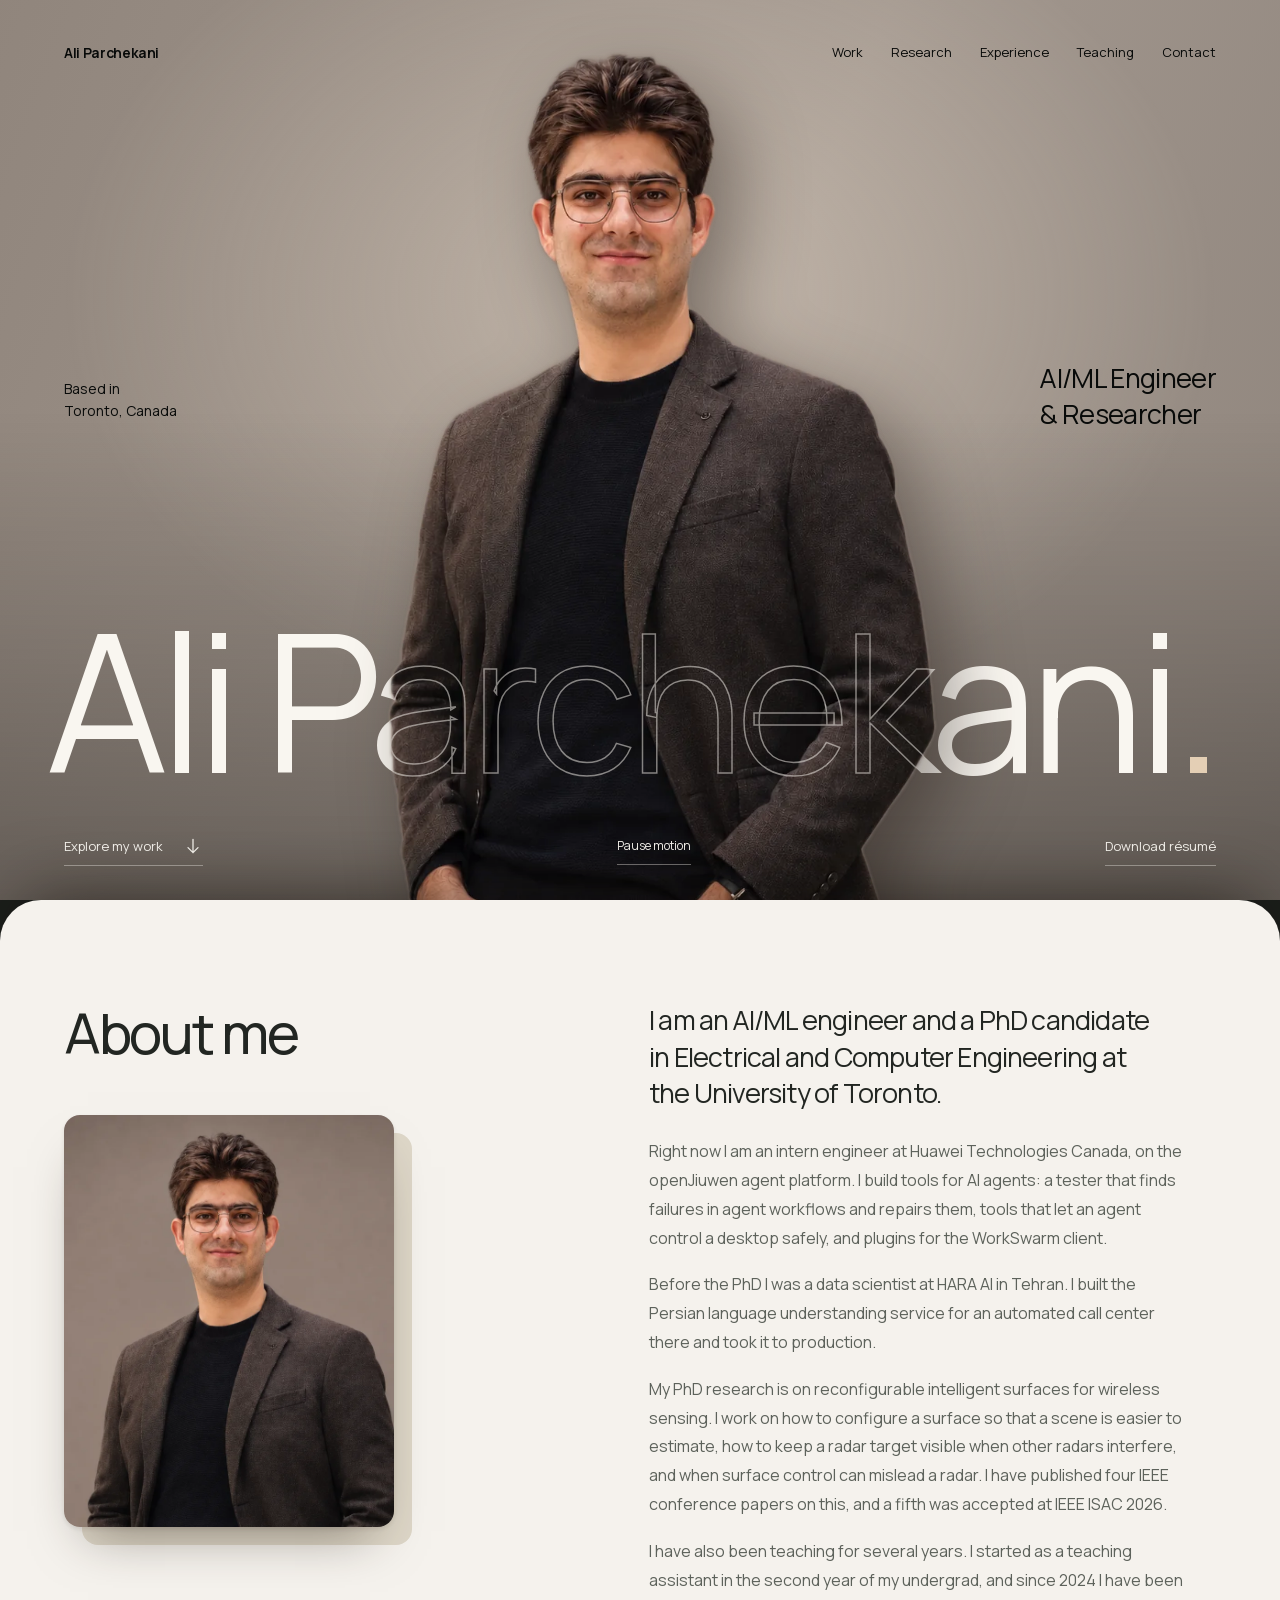
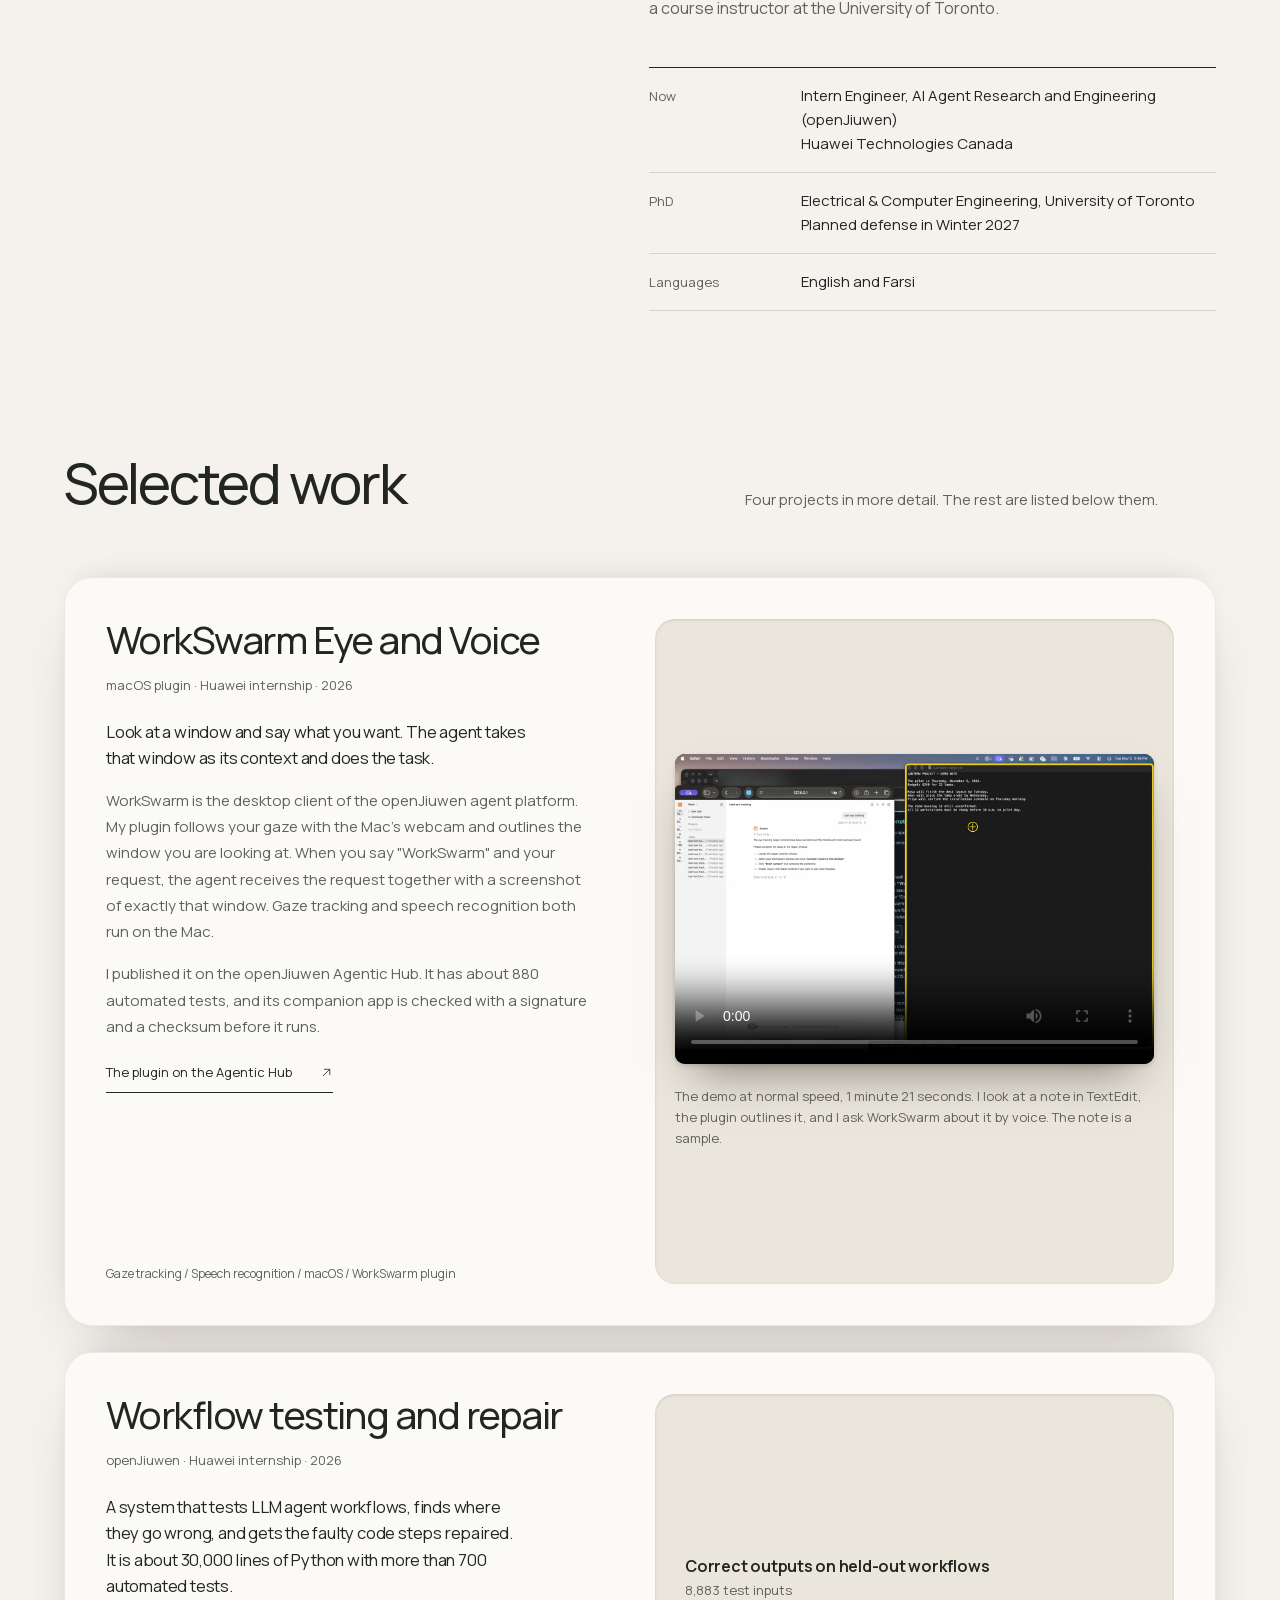
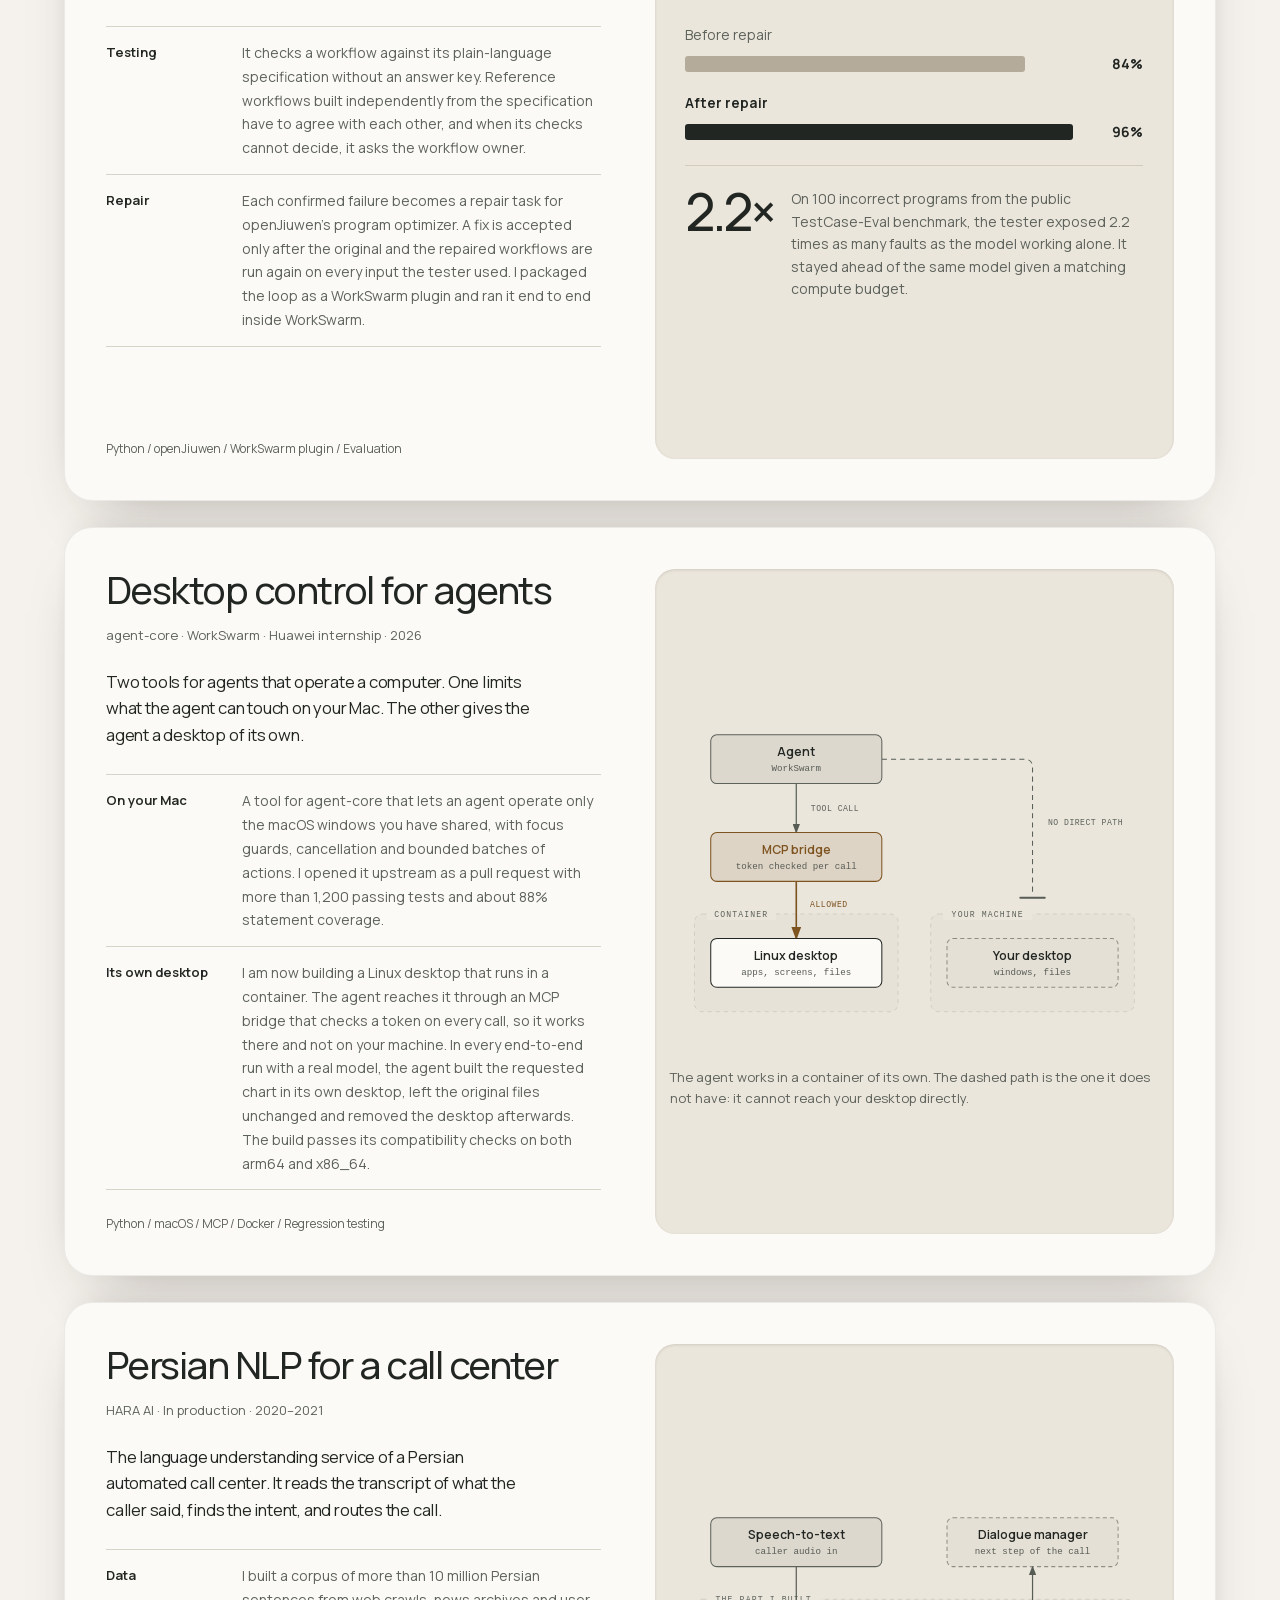
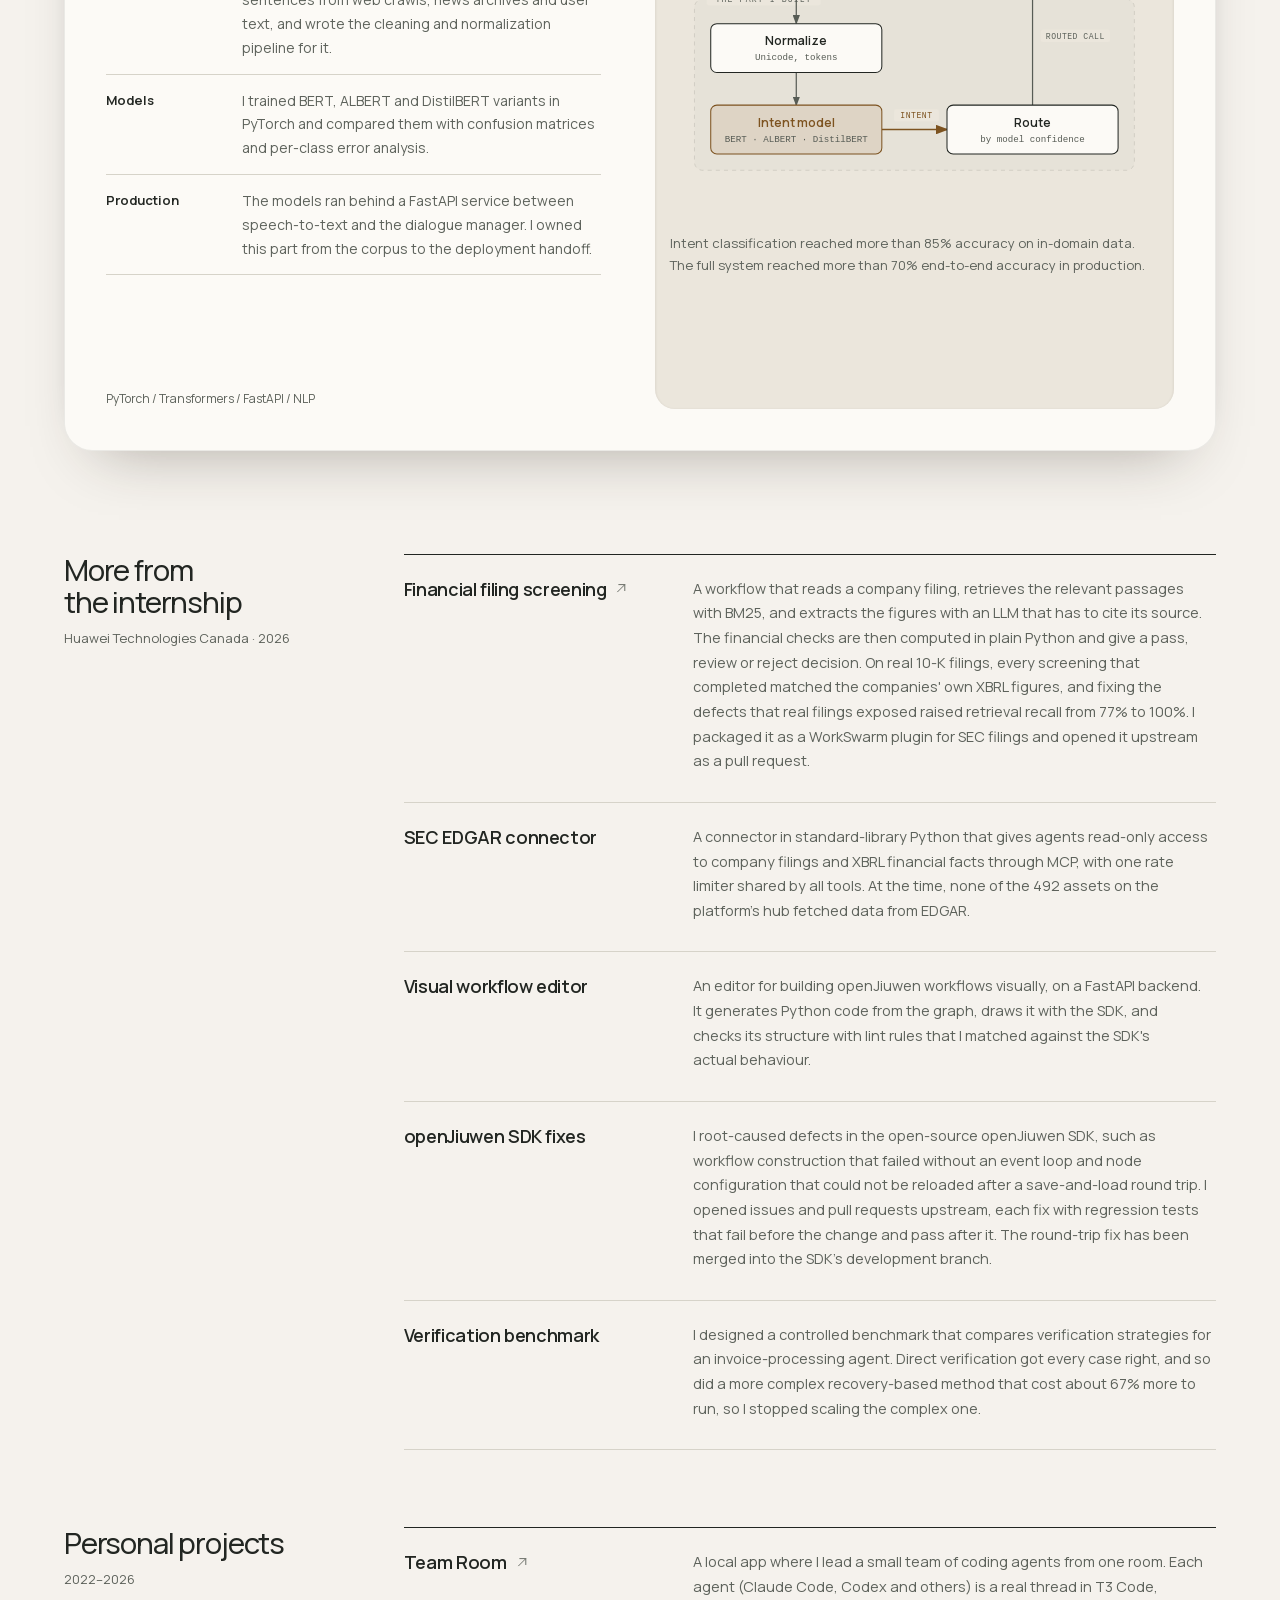
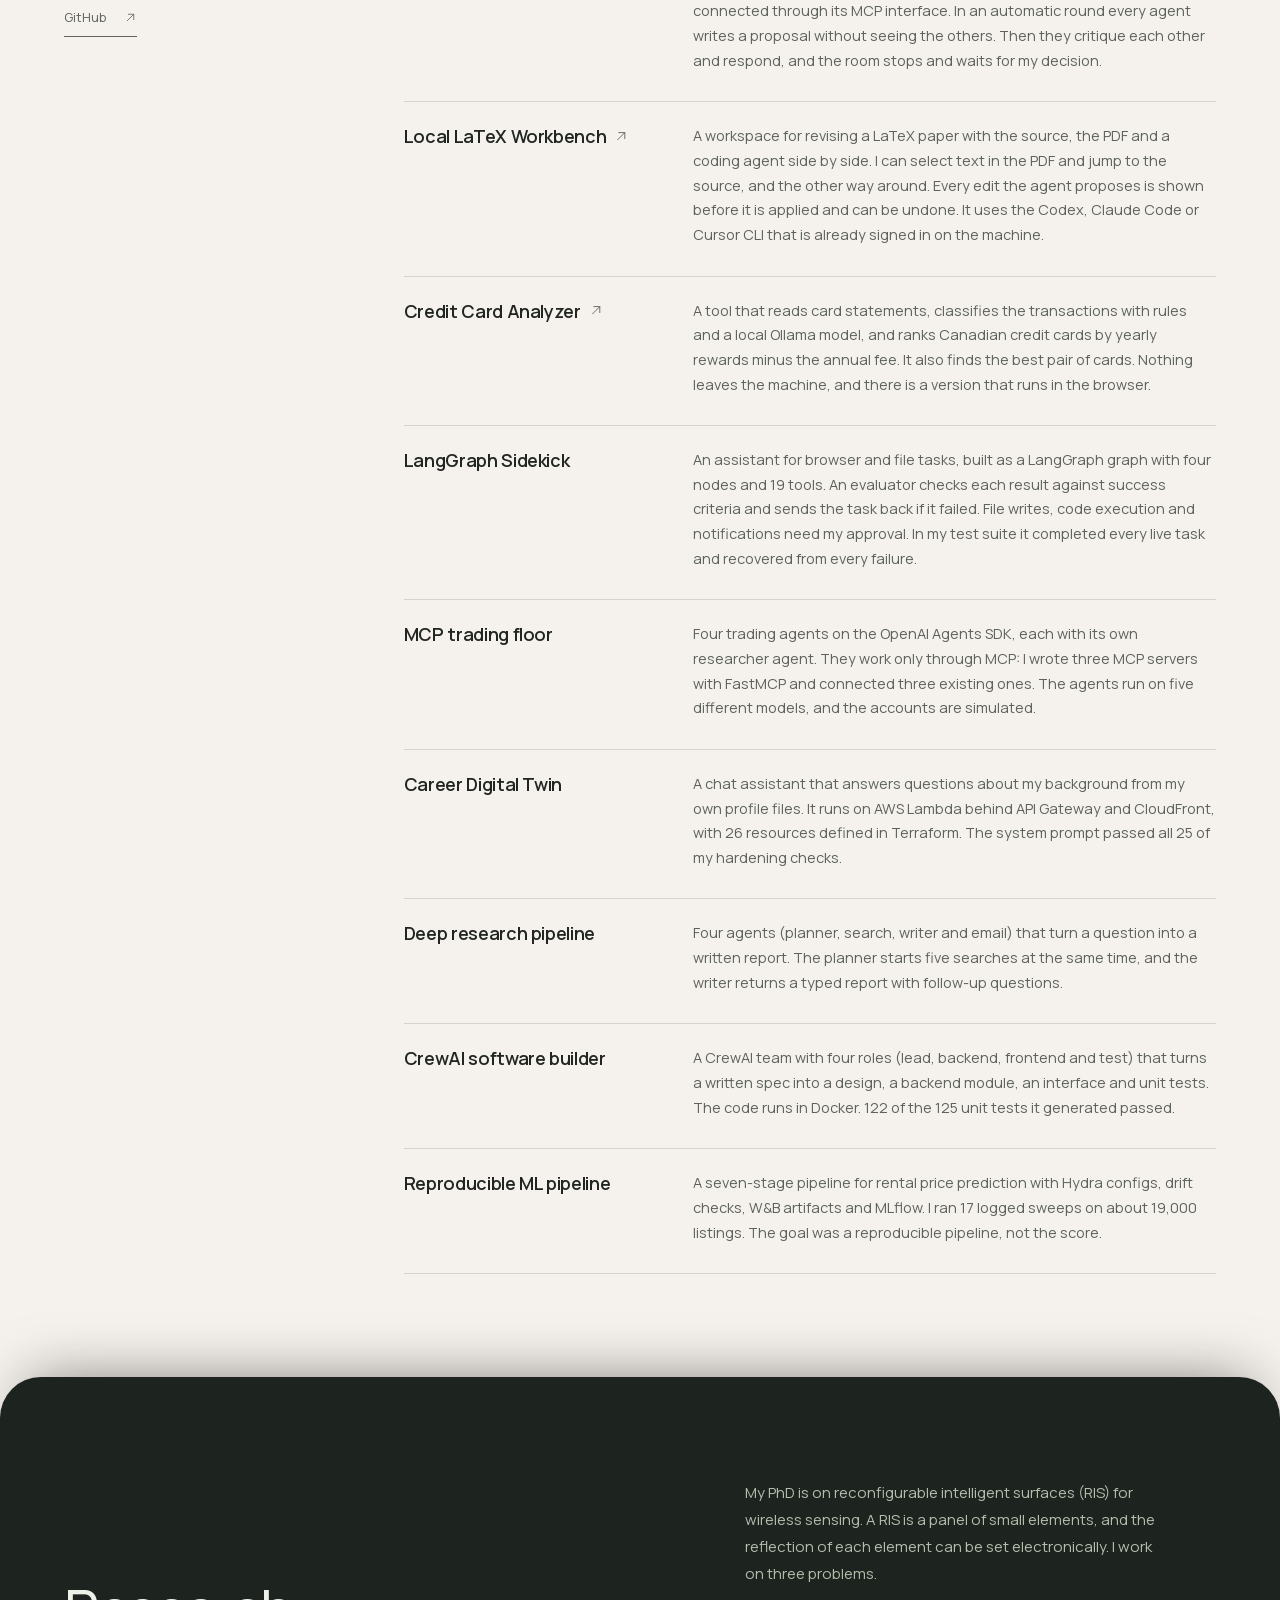
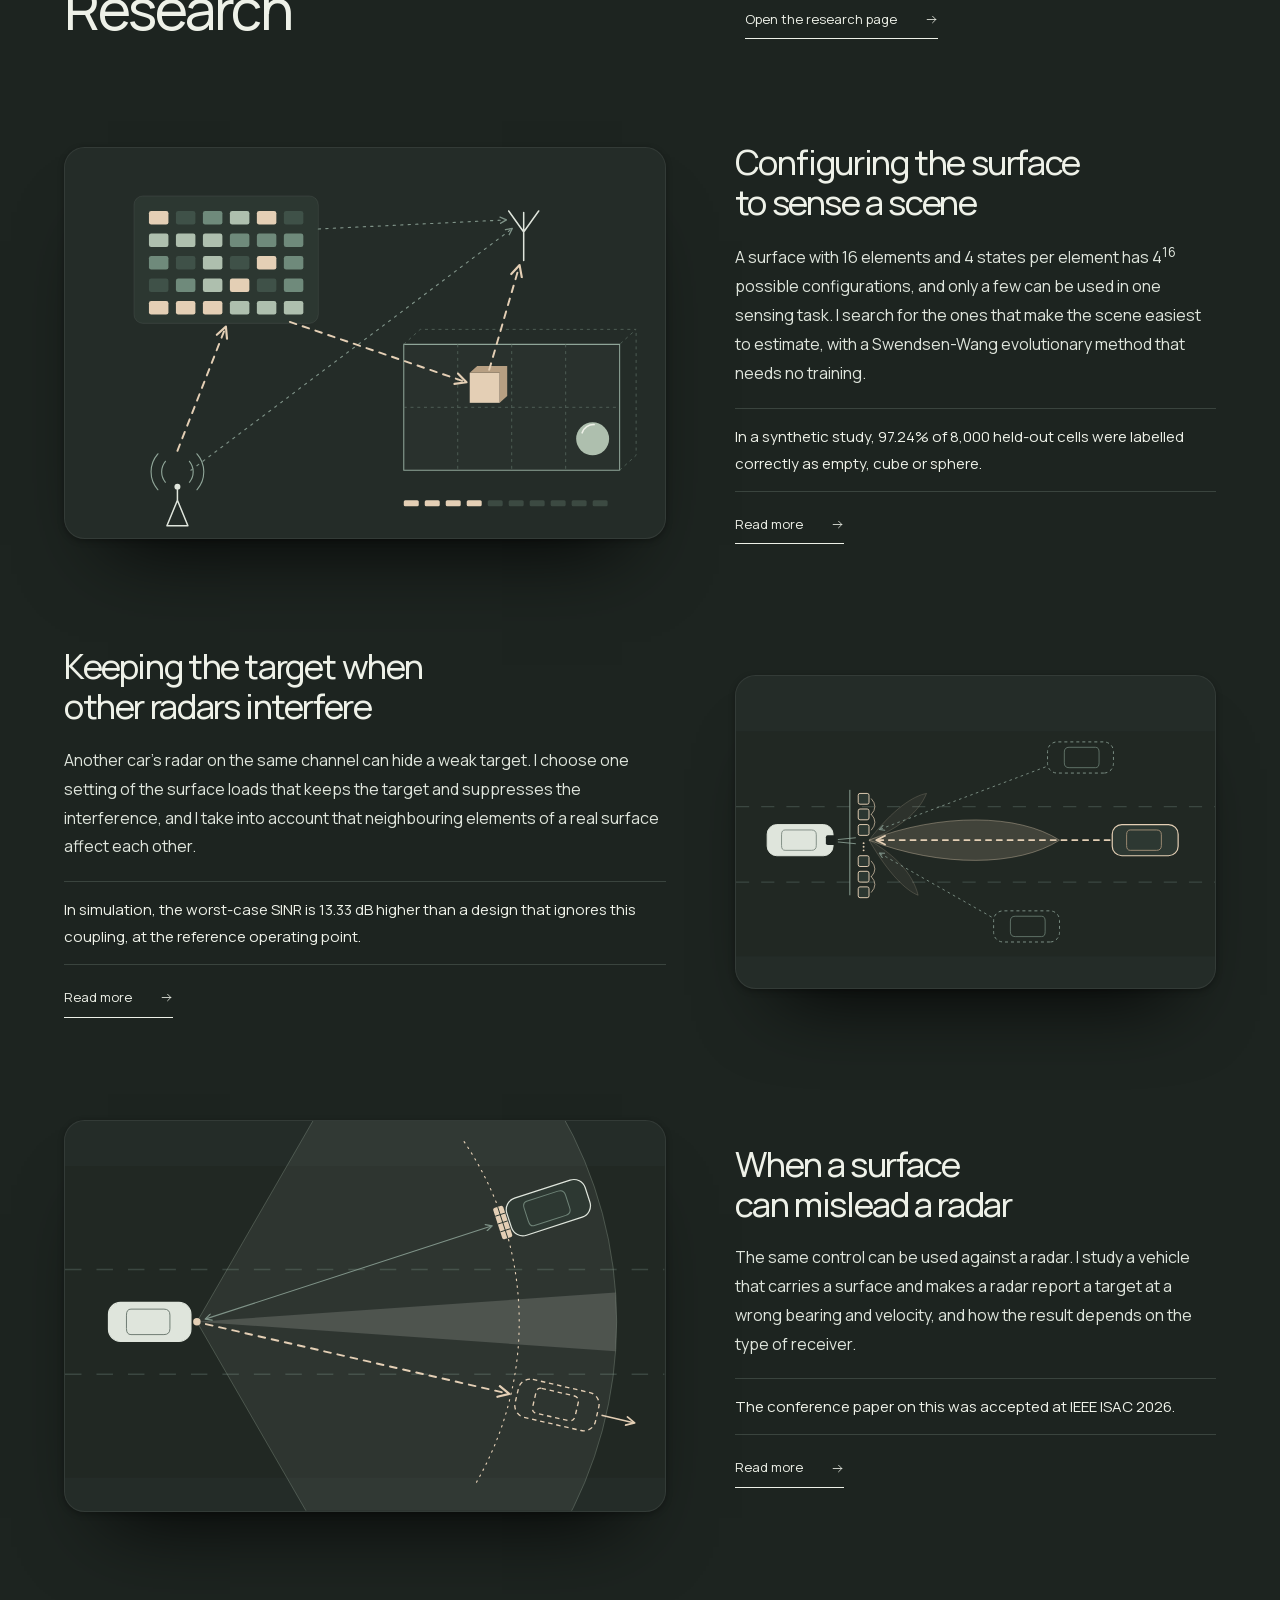
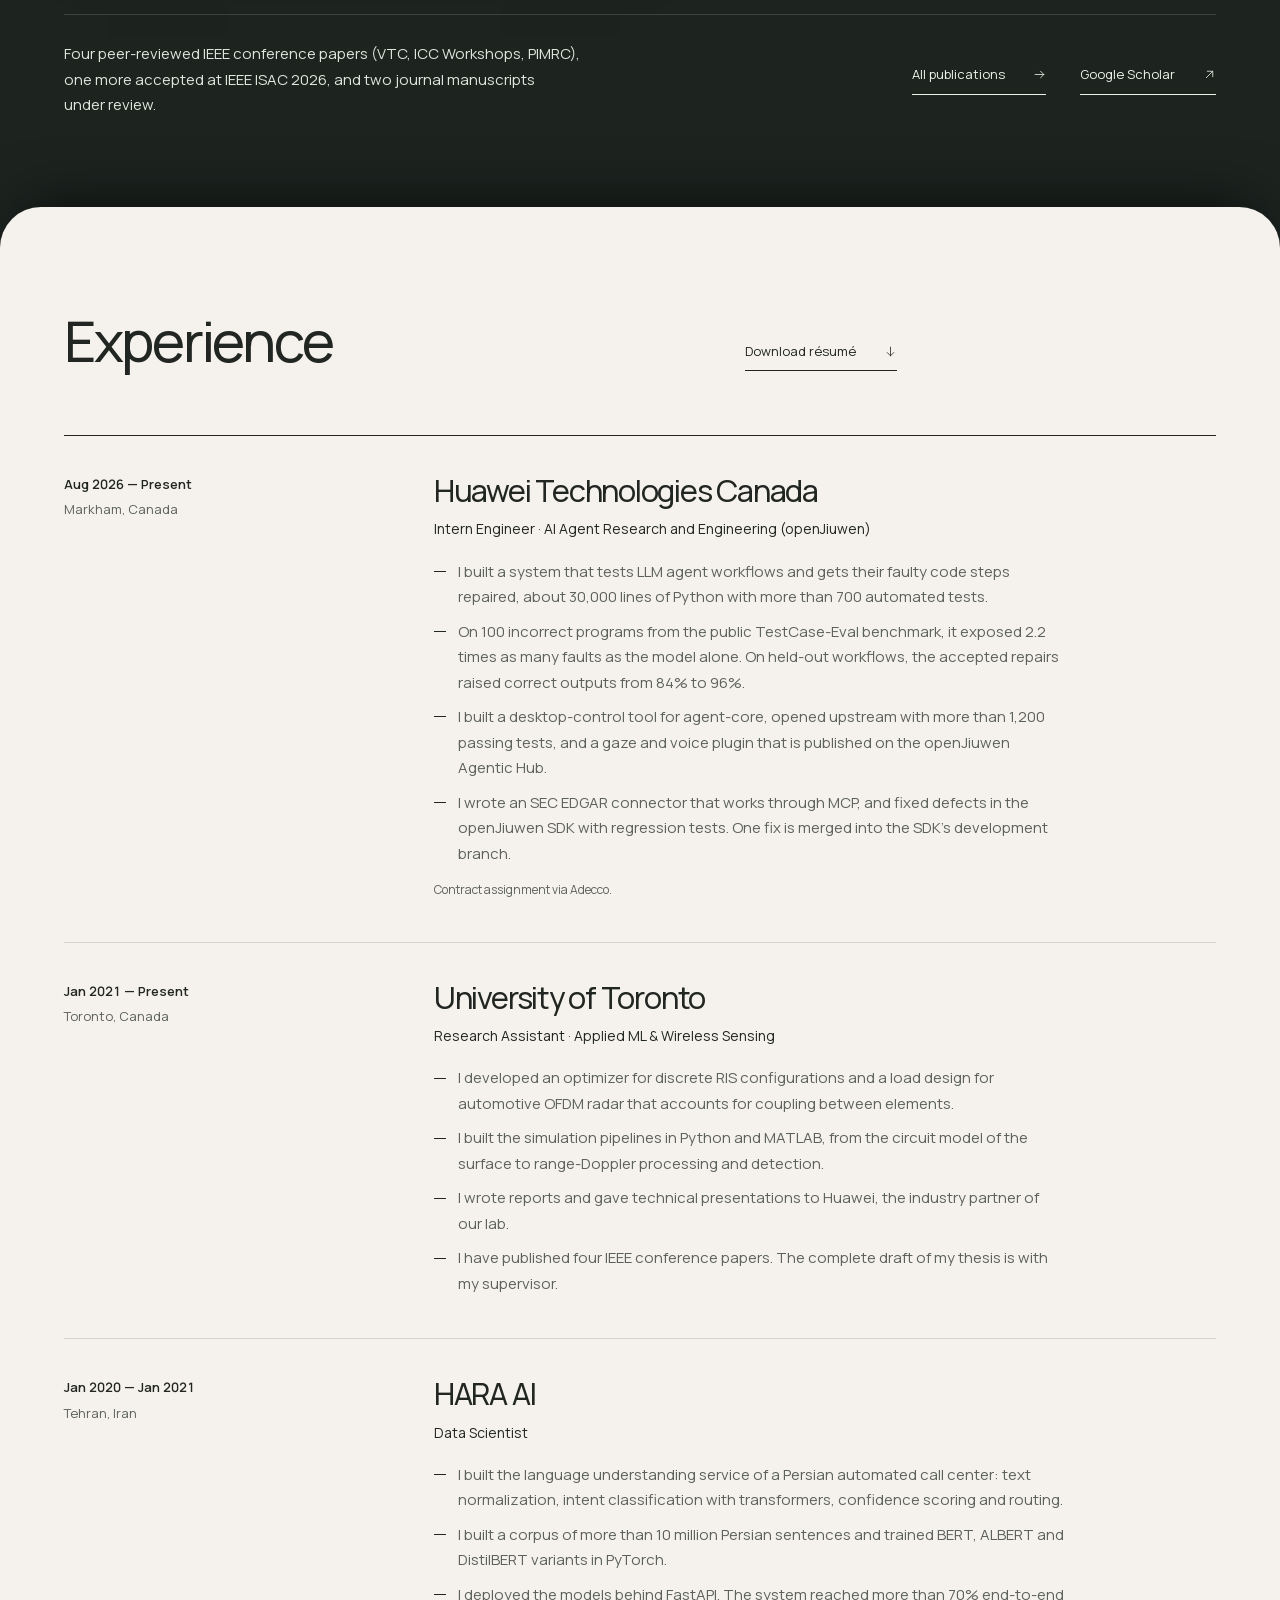
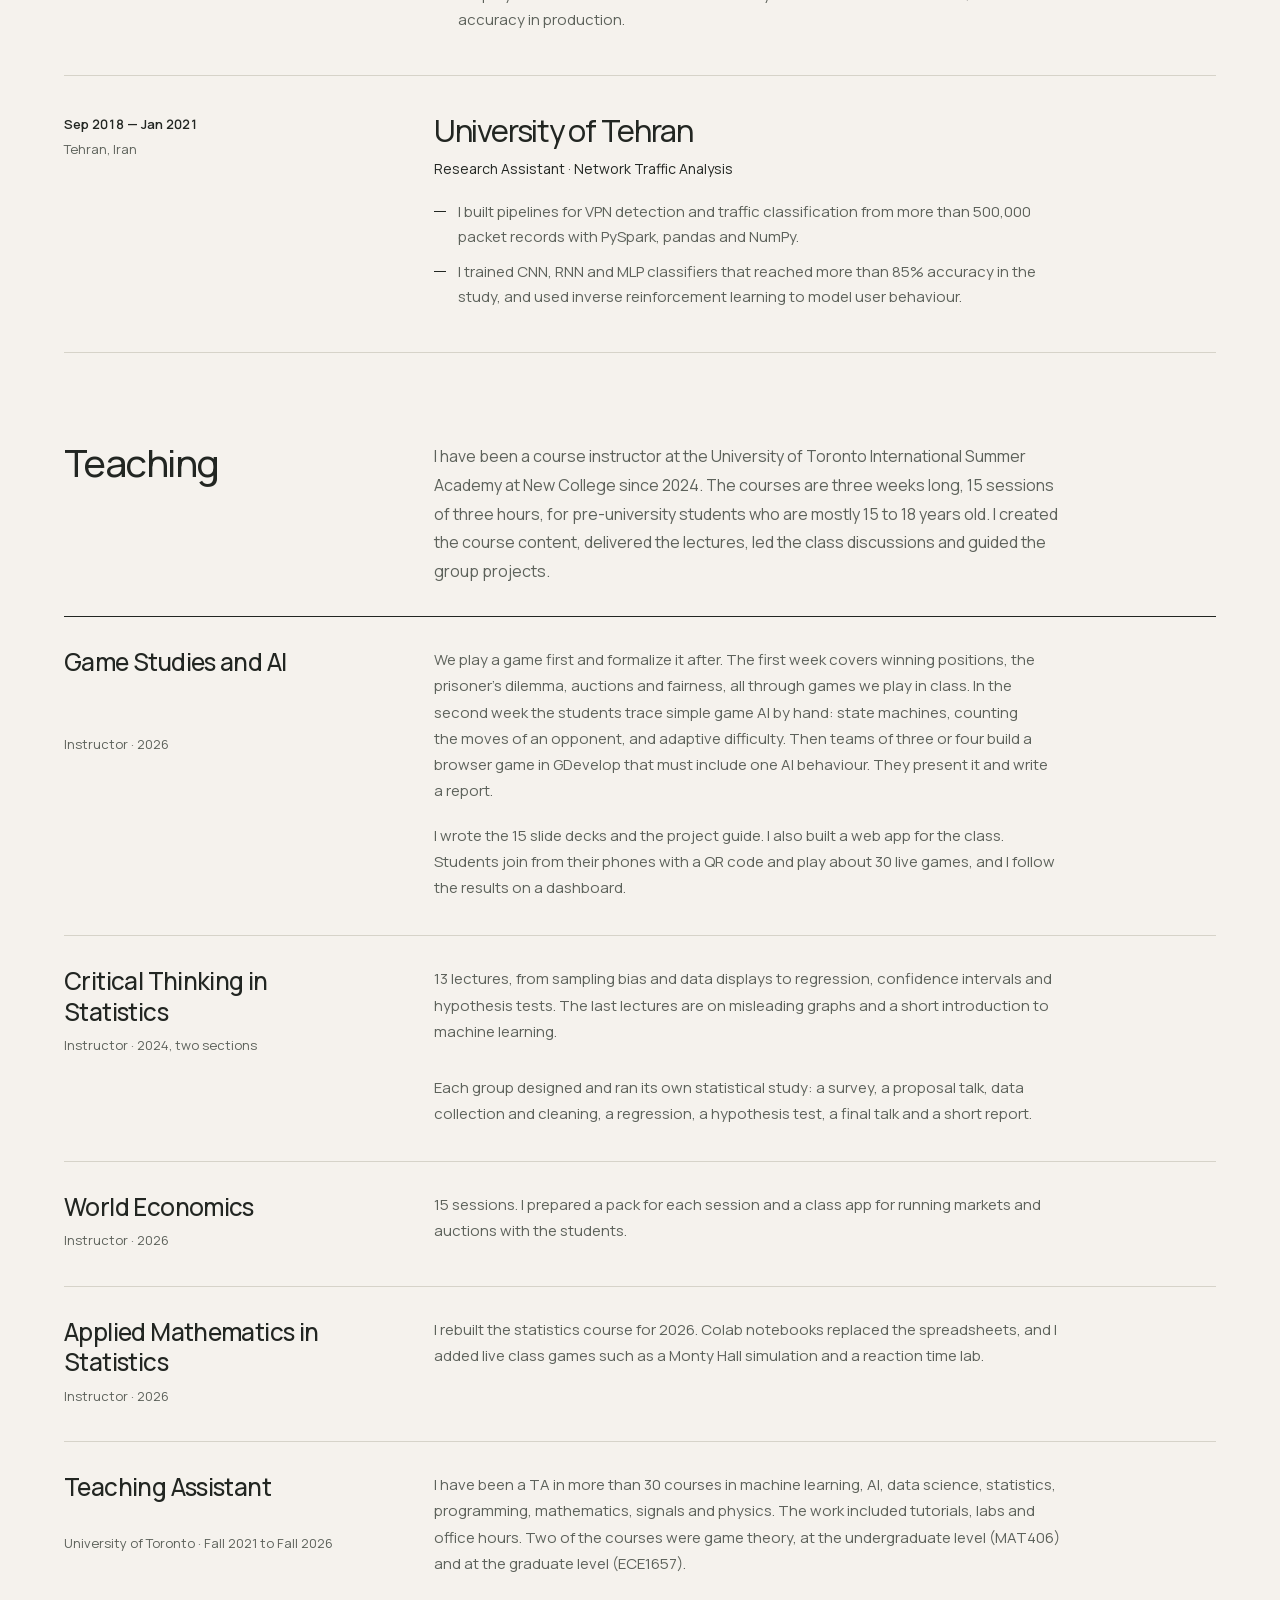
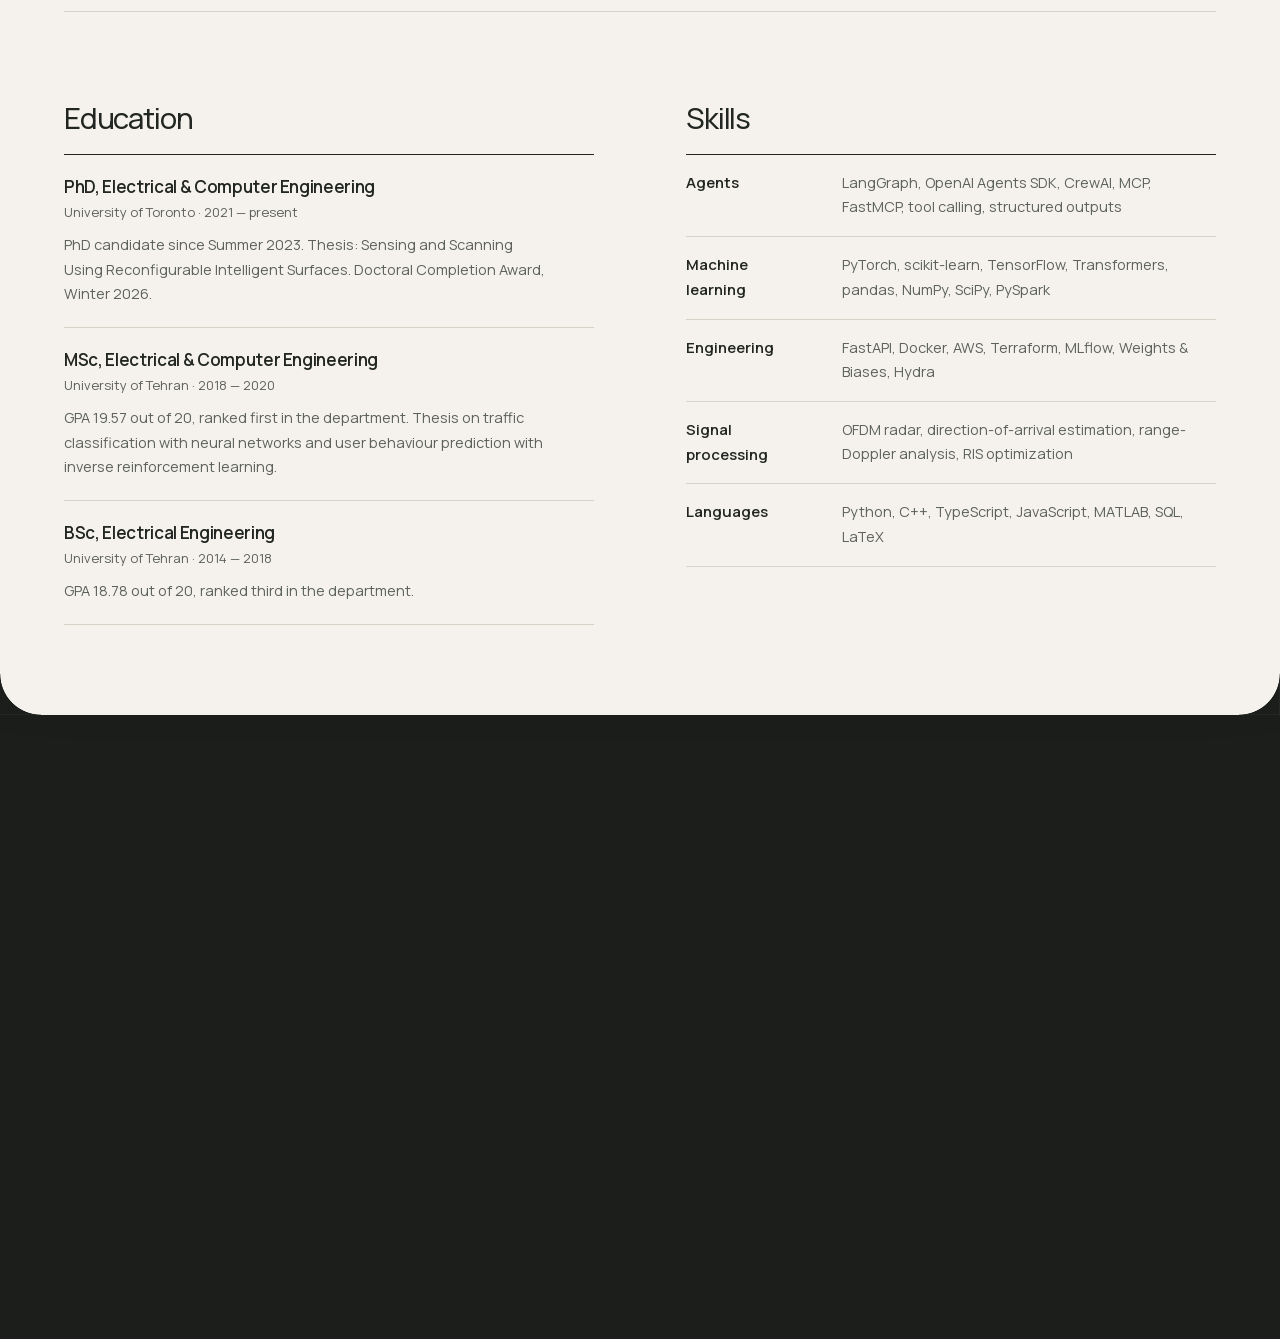
==== commit 6e97818e: "Internship title: AI Agent Research and Engineering Co-Authored-By: Claude Opus 5.5 <noreply@anthrop" ====
--- a/index.html
+++ b/index.html
@@ -181,7 +181,7 @@
     <p>My PhD research is on reconfigurable intelligent surfaces for wireless sensing. I work on how to configure a surface so that a scene is easier to estimate, how to keep a radar target visible when other radars interfere, and when surface control can mislead a radar. I have published four IEEE conference papers on this, and a fifth was accepted at IEEE ISAC 2026.</p>
     <p>I have also been teaching for several years. I started as a teaching assistant in the second year of my undergrad, and since 2024 I have been a course instructor at the University of Toronto.</p>
     <dl class="facts">
-      <div><dt>Now</dt><dd>Intern Engineer, AI Agent Platform (openJiuwen)<br>Huawei Technologies Canada</dd></div>
+      <div><dt>Now</dt><dd>Intern Engineer, AI Agent Research and Engineering (openJiuwen)<br>Huawei Technologies Canada</dd></div>
       <div><dt>PhD</dt><dd>Electrical &amp; Computer Engineering, University of Toronto<br>Planned defense in Winter 2027</dd></div>
       <div><dt>Languages</dt><dd>English and Farsi</dd></div>
     </dl>
@@ -492,7 +492,7 @@
         <div class="when"><span>Aug 2026 — Present</span><span>Markham, Canada</span></div>
         <div class="what">
           <h3>Huawei Technologies Canada</h3>
-          <p class="role">Intern Engineer · AI Agent Platform (openJiuwen)</p>
+          <p class="role">Intern Engineer · AI Agent Research and Engineering (openJiuwen)</p>
           <ul>
             <li>I built a system that tests LLM agent workflows and gets their faulty code steps repaired, about 30,000 lines of Python with more than 700 automated tests.</li>
             <li>On 100 incorrect programs from the public TestCase-Eval benchmark, it exposed 2.2 times as many faults as the model alone. On held-out workflows, the accepted repairs raised correct outputs from 84% to 96%.</li>
